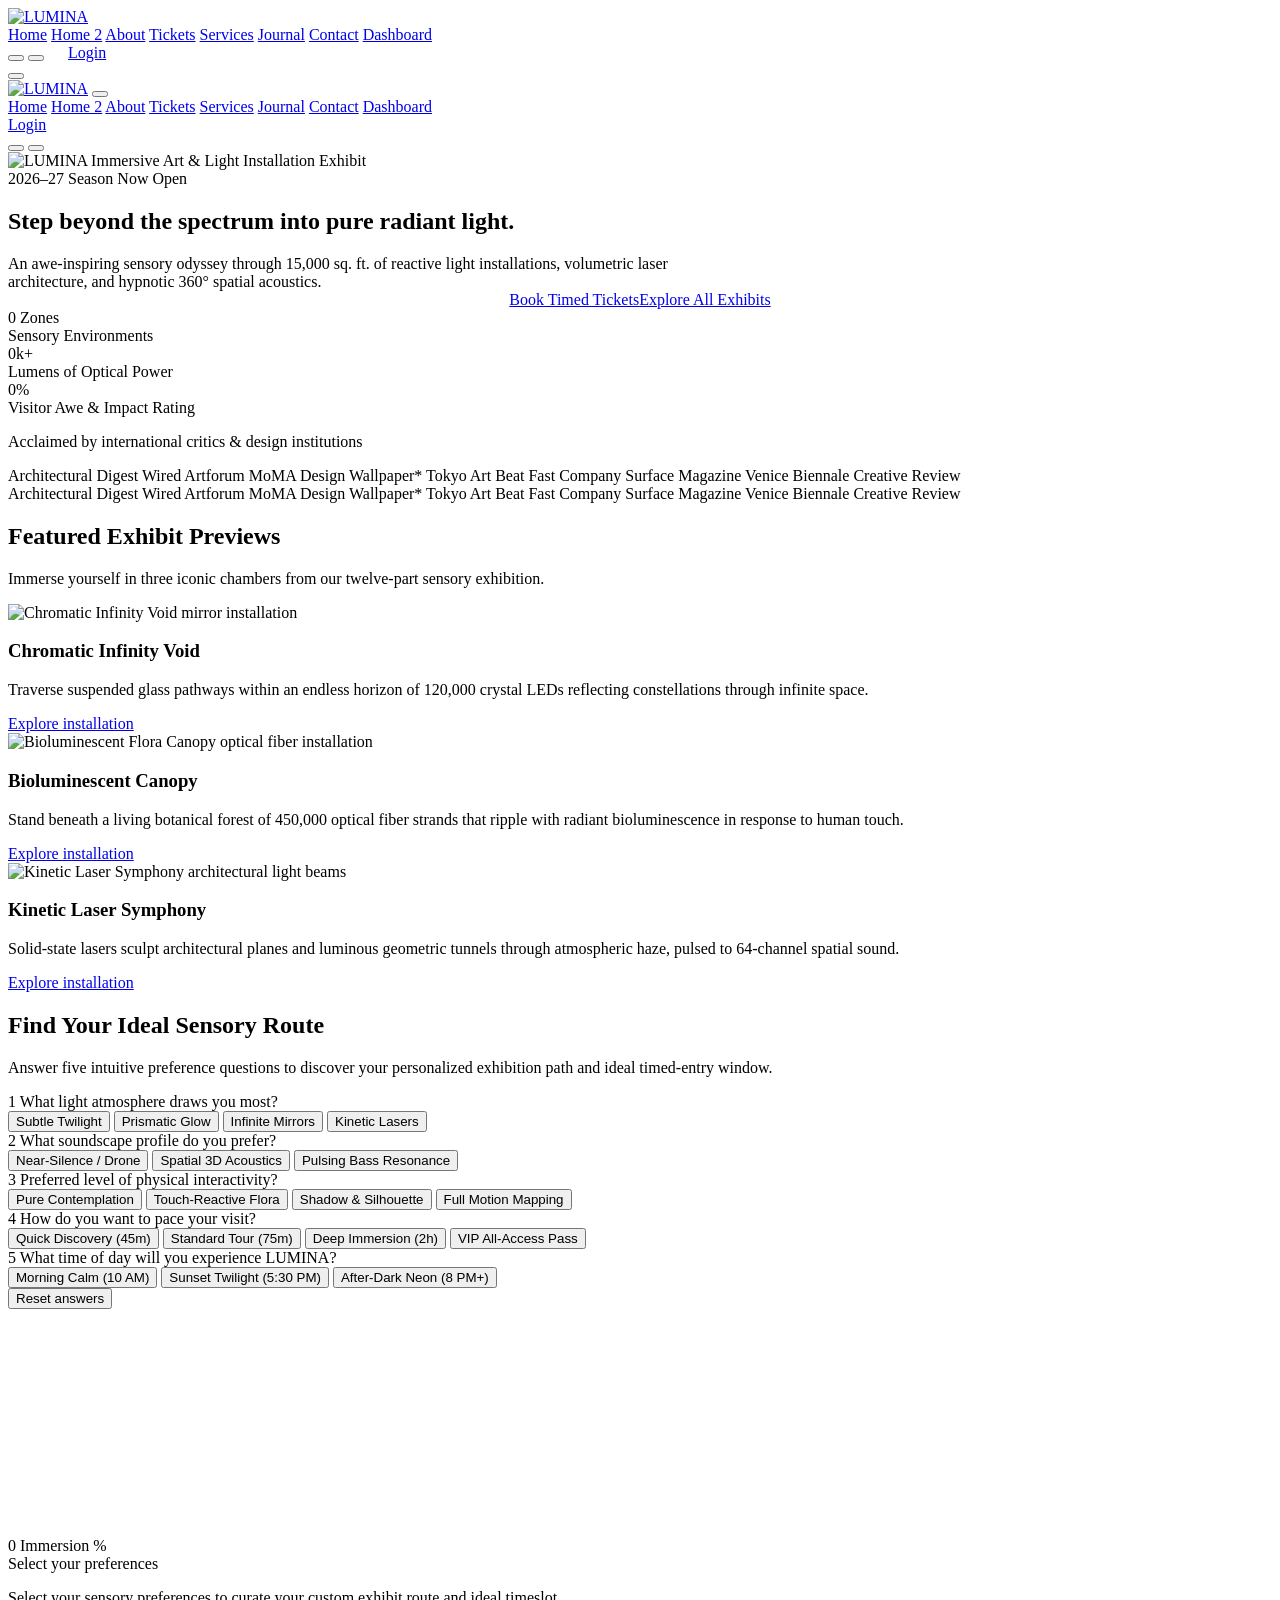
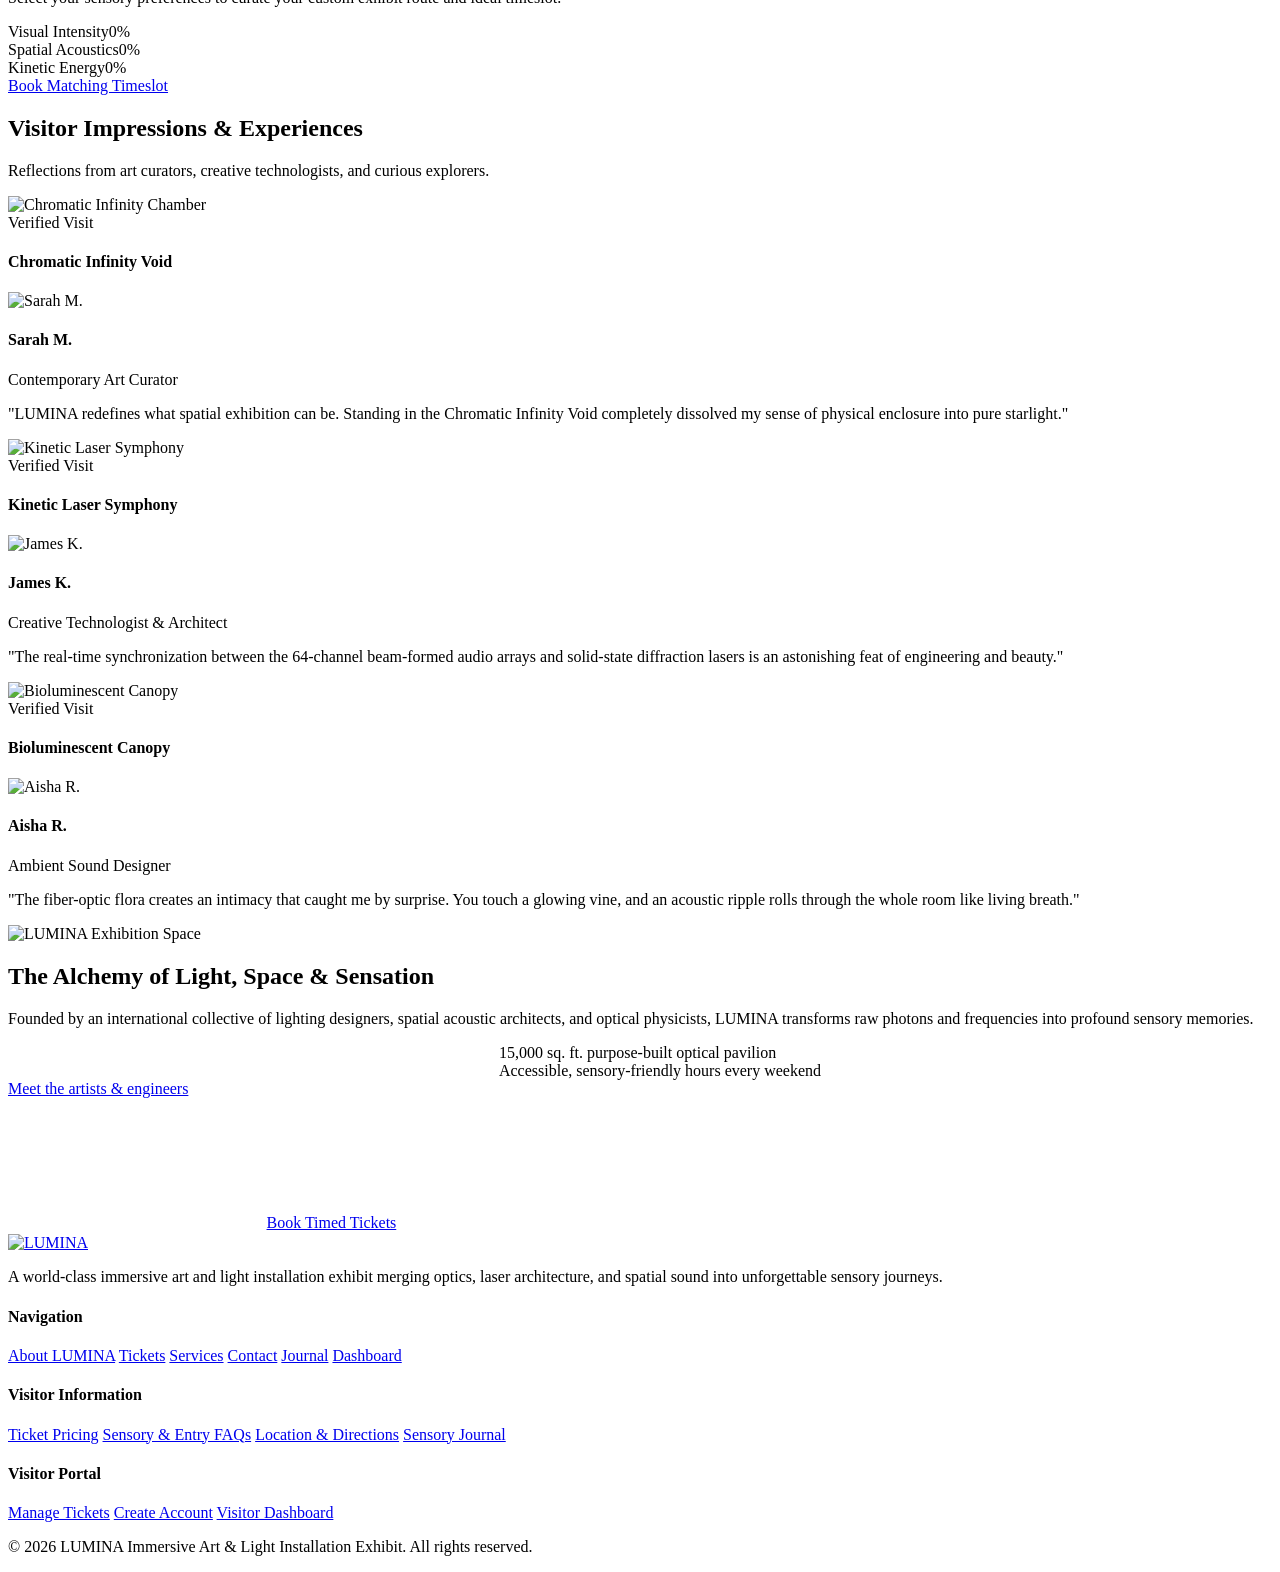
==== index.html @ 974e759b "U" ====
<!DOCTYPE html>
<html lang="en" data-theme="dark">

<head>
  <meta charset="UTF-8">
  <meta name="viewport" content="width=device-width, initial-scale=1.0">
  <title>LUMINA — Immersive Art & Light Installation Exhibit</title>
  <meta name="description"
    content="Experience LUMINA, an extraordinary immersive light and sensory art installation exhibit featuring 12 interactive zones, volumetric lasers, and 360° spatial acoustics.">

  <!-- Favicon -->
  <link rel="icon" type="image/svg+xml" href="assets/images/favicon.svg">

  <!-- Icon Font -->
  <script src="https://unpkg.com/@phosphor-icons/web"></script>

  <!-- CSS -->
  <link rel="stylesheet" href="assets/css/style.css">
  <link rel="stylesheet" href="assets/css/rtl.css">
  <!-- Reveal-on-scroll: flag JS before first paint to avoid a flash -->
  <script>document.documentElement.classList.add('js');</script>
</head>

<body class="has-hero-bg">

  <!-- Navigation -->
  <header class="navbar">
    <div class="navbar-container">
      <a href="index.html" class="logo"><img src="assets/images/campusly-logo.svg" alt="LUMINA" class="logo-img"></a>

      <nav class="nav-links">
        <a href="index.html" class="nav-link active">Home</a>
        <a href="home2.html" class="nav-link">Home 2</a>
        <a href="about.html" class="nav-link">About</a>
        <a href="services.html" class="nav-link">Tickets</a>
        <a href="counselors.html" class="nav-link">Services</a>
        
        <a href="blog.html" class="nav-link">Journal</a>
        <a href="contact.html" class="nav-link">Contact</a>
        <a href="dashboard.html" class="nav-link">Dashboard</a>
      </nav>

      <div class="nav-actions">
        <button class="theme-toggle" aria-label="Toggle Dark Mode">
          <i class="ph ph-moon"></i>
        </button>
        <button class="rtl-toggle" aria-label="Toggle RTL">
          <i class="ph ph-arrows-left-right"></i>
        </button>
        <a href="login.html" class="btn btn-primary" style="padding: 8px 20px;">Login</a>
      </div>

      <button class="hamburger" aria-label="Menu">
        <i class="ph ph-list"></i>
      </button>
    </div>
  </header>

  <!-- Mobile Drawer -->
  <div class="drawer-overlay"></div>
  <div class="nav-drawer">
    <div class="drawer-header">
      <a href="index.html" class="logo"><img src="assets/images/campusly-logo.svg" alt="LUMINA" class="logo-img"></a>
      <button class="drawer-close" aria-label="Close Menu">
        <i class="ph ph-x"></i>
      </button>
    </div>
    <nav class="drawer-links">
      <a href="index.html" class="nav-link active">Home</a>
      <a href="home2.html" class="nav-link">Home 2</a>
      <a href="about.html" class="nav-link">About</a>
      <a href="services.html" class="nav-link">Tickets</a>
      <a href="counselors.html" class="nav-link">Services</a>
      
      <a href="blog.html" class="nav-link">Journal</a>
      <a href="contact.html" class="nav-link">Contact</a>
      <a href="dashboard.html" class="nav-link">Dashboard</a>
    </nav>
    <div class="drawer-actions">
      <a href="login.html" class="btn btn-primary" style="width: 100%;">Login</a>
      <div class="drawer-actions-row">
        <button class="theme-toggle" aria-label="Toggle Dark Mode">
          <i class="ph ph-moon"></i>
        </button>
        <button class="rtl-toggle" aria-label="Toggle RTL">
          <i class="ph ph-arrows-left-right"></i>
        </button>
      </div>
    </div>
  </div>

  <main>
    <!-- Hero Section -->
    <section class="hero-bg hero-bg--center">
      <div class="hero-bg-media">
        <img src="https://www.metalocus.es/sites/default/files/styles/mopis_news_carousel_item_desktop/public/foresta_lumina_moment_factory_metalocus_10_1280.jpg?itok=VPkneuiE"
          alt="LUMINA Immersive Art & Light Installation Exhibit" fetchpriority="high">
      </div>
      <div class="container hero-content">
        <span class="eyebrow animate-fade-up"><span class="eyebrow-dot"></span> 2026&ndash;27 Season Now Open</span>
        <h1 class="animate-fade-up delay-1">Step beyond the spectrum into <span class="text-gradient">pure radiant light</span>.</h1>
        <p class="lead animate-fade-up delay-2" style="margin: 0 auto var(--spacing-5); max-width: 680px;">An awe-inspiring sensory odyssey through 15,000 sq. ft. of reactive light installations, volumetric laser architecture, and hypnotic 360° spatial acoustics.</p>
        <div class="animate-fade-up delay-3"
          style="display: flex; gap: var(--spacing-3); justify-content: center; flex-wrap: wrap; margin-bottom: var(--spacing-7);">
          <a href="services.html" class="btn btn-primary btn-lg">Book Timed Tickets <i
              class="ph ph-arrow-right"></i></a>
          <a href="counselors.html" class="btn btn-outline btn-lg">Explore All Exhibits</a>
        </div>

        <div class="stat-band animate-fade-up delay-4">
          <div class="stat-item">
            <div class="stat-value" data-count-to="12" data-suffix=" Zones">0 Zones</div>
            <div class="stat-label">Sensory Environments</div>
          </div>
          <div class="stat-item">
            <div class="stat-value" data-count-to="450" data-suffix="k+">0k+</div>
            <div class="stat-label">Lumens of Optical Power</div>
          </div>
          <div class="stat-item">
            <div class="stat-value" data-count-to="99" data-suffix=".4%">0%</div>
            <div class="stat-label">Visitor Awe &amp; Impact Rating</div>
          </div>
        </div>
      </div>
    </section>

    <!-- Trust Strip -->
    <section class="trust-strip">
      <div class="container">
        <p class="trust-label">Acclaimed by international critics &amp; design institutions</p>
      </div>
      <div class="marquee" aria-hidden="true">
        <div class="marquee-track">
          <span class="marquee-item">Architectural Digest</span>
          <span class="marquee-item">Wired</span>
          <span class="marquee-item">Artforum</span>
          <span class="marquee-item">MoMA Design</span>
          <span class="marquee-item">Wallpaper*</span>
          <span class="marquee-item">Tokyo Art Beat</span>
          <span class="marquee-item">Fast Company</span>
          <span class="marquee-item">Surface Magazine</span>
          <span class="marquee-item">Venice Biennale</span>
          <span class="marquee-item">Creative Review</span>
        </div>
        <div class="marquee-track">
          <span class="marquee-item">Architectural Digest</span>
          <span class="marquee-item">Wired</span>
          <span class="marquee-item">Artforum</span>
          <span class="marquee-item">MoMA Design</span>
          <span class="marquee-item">Wallpaper*</span>
          <span class="marquee-item">Tokyo Art Beat</span>
          <span class="marquee-item">Fast Company</span>
          <span class="marquee-item">Surface Magazine</span>
          <span class="marquee-item">Venice Biennale</span>
          <span class="marquee-item">Creative Review</span>
        </div>
      </div>
    </section>

    <!-- Featured Exhibits Section -->
    <section class="section">
      <div class="container">
        <div class="section-header animate-fade-up">
          <h2>Featured Exhibit Previews</h2>
          <p>Immerse yourself in three iconic chambers from our twelve-part sensory exhibition.</p>
        </div>
        <div class="services-grid">
          <!-- Exhibit 1 -->
          <div class="card service-card animate-fade-up delay-1">
            <div class="service-card-media">
              <img src="https://hyperspacelight.com/cdn/shop/files/infinity-mirror-box.jpg?v=1683064365&width=3000"
                alt="Chromatic Infinity Void mirror installation" loading="lazy">
              <div class="service-card-badge" aria-hidden="true">
                <i class="ph ph-sparkle"></i>
              </div>
            </div>
            <div class="service-card-body">
              <h3>Chromatic Infinity Void</h3>
              <p>Traverse suspended glass pathways within an endless horizon of 120,000 crystal LEDs reflecting constellations through infinite space.
              </p>
              <a href="counselors.html" class="service-card-link">
                Explore installation <i class="ph ph-arrow-right"></i>
              </a>
            </div>
          </div>

          <!-- Exhibit 2 -->
          <div class="card service-card animate-fade-up delay-2">
            <div class="service-card-media">
              <img src="https://www.fiberopticlighting.com/image/outdoor-lighting/intro/garden-of-light-fiber-optic-lighting.jpg"
                alt="Bioluminescent Flora Canopy optical fiber installation"
                loading="lazy">
              <div class="service-card-badge" aria-hidden="true">
                <i class="ph ph-plant"></i>
              </div>
            </div>
            <div class="service-card-body">
              <h3>Bioluminescent Canopy</h3>
              <p>Stand beneath a living botanical forest of 450,000 optical fiber strands that ripple with radiant bioluminescence in response to human touch.
              </p>
              <a href="counselors.html" class="service-card-link">
                Explore installation <i class="ph ph-arrow-right"></i>
              </a>
            </div>
          </div>

          <!-- Exhibit 3 -->
          <div class="card service-card animate-fade-up delay-3">
            <div class="service-card-media">
              <img src="https://static.wixstatic.com/media/4b2dca_b8bfa38fc144479ea09e370582f2b5b4~mv2.jpg/v1/fill/w_752,h_424,al_c,q_80,usm_0.66_1.00_0.01,enc_avif,quality_auto/4b2dca_b8bfa38fc144479ea09e370582f2b5b4~mv2.jpg"
                alt="Kinetic Laser Symphony architectural light beams" loading="lazy">
              <div class="service-card-badge" aria-hidden="true">
                <i class="ph ph-broadcast"></i>
              </div>
            </div>
            <div class="service-card-body">
              <h3>Kinetic Laser Symphony</h3>
              <p>Solid-state lasers sculpt architectural planes and luminous geometric tunnels through atmospheric haze, pulsed to 64-channel spatial sound.</p>
              <a href="counselors.html" class="service-card-link">
                Explore installation <i class="ph ph-arrow-right"></i>
              </a>
            </div>
          </div>
        </div>
      </div>
    </section>

    <!-- Interactive: Sensory Experience Matcher -->
    <section class="section has-mesh" id="readiness" style="background-color: var(--bg-subtle);">
      <div class="container">
        <div class="section-header animate-fade-up">
          <div class="divider-rule"></div>
          <h2>Find Your Ideal Sensory Route</h2>
          <p>Answer five intuitive preference questions to discover your personalized exhibition path and ideal timed-entry window.</p>
        </div>

        <div class="scorecard animate-fade-up delay-1" id="scorecard">
          <div>
            <div class="quiz-step" data-metric="academics" data-weight="24">
              <div class="quiz-q"><span class="q-num">1</span> What light atmosphere draws you most?</div>
              <div class="chip-row" role="group" aria-label="Light Atmosphere">
                <button type="button" class="chip" data-value="0.35" aria-pressed="false">Subtle Twilight</button>
                <button type="button" class="chip" data-value="0.6" aria-pressed="false">Prismatic Glow</button>
                <button type="button" class="chip" data-value="0.85" aria-pressed="false">Infinite Mirrors</button>
                <button type="button" class="chip" data-value="1" aria-pressed="false">Kinetic Lasers</button>
              </div>
            </div>

            <div class="quiz-step" data-metric="rigor" data-weight="18">
              <div class="quiz-q"><span class="q-num">2</span> What soundscape profile do you prefer?</div>
              <div class="chip-row" role="group" aria-label="Soundscape profile">
                <button type="button" class="chip" data-value="0.4" aria-pressed="false">Near-Silence / Drone</button>
                <button type="button" class="chip" data-value="0.7" aria-pressed="false">Spatial 3D Acoustics</button>
                <button type="button" class="chip" data-value="1" aria-pressed="false">Pulsing Bass Resonance</button>
              </div>
            </div>

            <div class="quiz-step" data-metric="activities" data-weight="22">
              <div class="quiz-q"><span class="q-num">3</span> Preferred level of physical interactivity?</div>
              <div class="chip-row" role="group" aria-label="Interactivity level">
                <button type="button" class="chip" data-value="0.3" aria-pressed="false">Pure Contemplation</button>
                <button type="button" class="chip" data-value="0.65" aria-pressed="false">Touch-Reactive Flora</button>
                <button type="button" class="chip" data-value="0.85" aria-pressed="false">Shadow &amp; Silhouette</button>
                <button type="button" class="chip" data-value="1" aria-pressed="false">Full Motion Mapping</button>
              </div>
            </div>

            <div class="quiz-step" data-metric="essays" data-weight="22">
              <div class="quiz-q"><span class="q-num">4</span> How do you want to pace your visit?</div>
              <div class="chip-row" role="group" aria-label="Visit pace">
                <button type="button" class="chip" data-value="0.2" aria-pressed="false">Quick Discovery (45m)</button>
                <button type="button" class="chip" data-value="0.5" aria-pressed="false">Standard Tour (75m)</button>
                <button type="button" class="chip" data-value="0.8" aria-pressed="false">Deep Immersion (2h)</button>
                <button type="button" class="chip" data-value="1" aria-pressed="false">VIP All-Access Pass</button>
              </div>
            </div>

            <div class="quiz-step" data-metric="timeline" data-weight="14">
              <div class="quiz-q"><span class="q-num">5</span> What time of day will you experience LUMINA?</div>
              <div class="chip-row" role="group" aria-label="Timeslot preference">
                <button type="button" class="chip" data-value="0.45" aria-pressed="false">Morning Calm (10 AM)</button>
                <button type="button" class="chip" data-value="0.8" aria-pressed="false">Sunset Twilight (5:30 PM)</button>
                <button type="button" class="chip" data-value="1" aria-pressed="false">After-Dark Neon (8 PM+)</button>
              </div>
            </div>

            <button type="button" class="quiz-reset"><i class="ph ph-arrow-counter-clockwise"></i> Reset
              answers</button>
          </div>

          <aside class="score-panel">
            <p class="stat-label" style="color: rgba(255,255,255,0.55); margin-bottom: var(--spacing-4);">Sensory Match Index</p>

            <div class="score-dial">
              <svg width="190" height="190" viewBox="0 0 190 190" role="img" aria-label="Sensory match dial">
                <defs>
                  <linearGradient id="scoreGradient" x1="0%" y1="0%" x2="100%" y2="100%">
                    <stop offset="0%" stop-color="#22d3ee"></stop>
                    <stop offset="100%" stop-color="#a855f7"></stop>
                  </linearGradient>
                </defs>
                <circle class="dial-track" cx="95" cy="95" r="82" fill="none" stroke-width="12"></circle>
                <circle class="dial-value" cx="95" cy="95" r="82" fill="none" stroke-width="12"></circle>
              </svg>
              <div class="dial-readout">
                <span class="dial-number">0</span>
                <span class="dial-caption">Immersion %</span>
              </div>
            </div>

            <span class="score-tier">Select your preferences</span>
            <p class="score-note">Select your sensory preferences to curate your custom exhibit route and ideal timeslot.</p>

            <div class="score-bars">
              <div class="score-bar-row" data-bar="academics">
                <div class="score-bar-label"><span>Visual Intensity</span><span data-bar-value>0%</span></div>
                <div class="score-bar"><i></i></div>
              </div>
              <div class="score-bar-row" data-bar="activities">
                <div class="score-bar-label"><span>Spatial Acoustics</span><span data-bar-value>0%</span></div>
                <div class="score-bar"><i></i></div>
              </div>
              <div class="score-bar-row" data-bar="essays">
                <div class="score-bar-label"><span>Kinetic Energy</span><span data-bar-value>0%</span></div>
                <div class="score-bar"><i></i></div>
              </div>
            </div>

            <a href="services.html" class="btn btn-primary" style="width: 100%;">Book Matching Timeslot</a>
          </aside>
        </div>
      </div>
    </section>

    <!-- Visitor Stories -->
    <section class="section" style="background-color: var(--bg-subtle);">
      <div class="container">
        <div class="section-header animate-fade-up">
          <h2>Visitor Impressions &amp; Experiences</h2>
          <p>Reflections from art curators, creative technologists, and curious explorers.</p>
        </div>
        <div class="stories-grid">
          <!-- Story 1: Sarah M. -->
          <div class="card story-card animate-fade-up delay-1">
            <div class="story-card-media">
              <img src="https://iconeluce.com/wp-content/uploads/2022/04/Infinity-Rooms-di-Yayoi-Kusama-7-840x559.jpg" alt="Chromatic Infinity Chamber" loading="lazy">
              <div class="story-card-overlay"></div>
              <span class="story-card-badge">
                <i class="ph-fill ph-check-circle"></i> Verified Visit
              </span>
              <div class="story-card-school">
                <h4 class="story-school-name">Chromatic Infinity Void</h4>
              </div>
            </div>
            <div class="story-card-body">
              <div class="story-author-row">
                <img src="assets/images/testimonial-avatar-sarah-cs-econ.jpg" alt="Sarah M." class="story-author-avatar"
                  loading="lazy">
                <div class="story-author-info">
                  <h4>Sarah M.</h4>
                  <p>Contemporary Art Curator</p>
                </div>
              </div>
              <div class="story-rating" aria-label="5 out of 5 stars">
                <i class="ph-fill ph-star"></i>
                <i class="ph-fill ph-star"></i>
                <i class="ph-fill ph-star"></i>
                <i class="ph-fill ph-star"></i>
                <i class="ph-fill ph-star"></i>
              </div>
              <p class="story-quote">"LUMINA redefines what spatial exhibition can be. Standing in the Chromatic Infinity Void completely dissolved my sense of physical enclosure into pure starlight."</p>
            </div>
          </div>

          <!-- Story 2: James K. -->
          <div class="card story-card animate-fade-up delay-2">
            <div class="story-card-media">
              <img src="https://www.fyilight.com/upload/img/GY167936927483/kinetic-laser-light-for-concert.png?x-oss-process=image/format,webp/quality,Q_100" alt="Kinetic Laser Symphony" loading="lazy">
              <div class="story-card-overlay"></div>
              <span class="story-card-badge">
                <i class="ph-fill ph-check-circle"></i> Verified Visit
              </span>
              <div class="story-card-school">
                <h4 class="story-school-name">Kinetic Laser Symphony</h4>
              </div>
            </div>
            <div class="story-card-body">
              <div class="story-author-row">
                <img src="assets/images/testimonial-avatar-james-robotics.jpg" alt="James K."
                  class="story-author-avatar" loading="lazy">
                <div class="story-author-info">
                  <h4>James K.</h4>
                  <p>Creative Technologist &amp; Architect</p>
                </div>
              </div>
              <div class="story-rating" aria-label="5 out of 5 stars">
                <i class="ph-fill ph-star"></i>
                <i class="ph-fill ph-star"></i>
                <i class="ph-fill ph-star"></i>
                <i class="ph-fill ph-star"></i>
                <i class="ph-fill ph-star"></i>
              </div>
              <p class="story-quote">"The real-time synchronization between the 64-channel beam-formed audio arrays and solid-state diffraction lasers is an astonishing feat of engineering and beauty."</p>
            </div>
          </div>

          <!-- Story 3: Aisha R. -->
          <div class="card story-card animate-fade-up delay-3">
            <div class="story-card-media">
              <img src="https://images.stockcake.com/public/6/8/9/6899738c-be9b-4d8e-b568-7a3e8d41cf73/neon-forest-canopy-stockcake.jpg" alt="Bioluminescent Canopy"
                loading="lazy">
              <div class="story-card-overlay"></div>
              <span class="story-card-badge">
                <i class="ph-fill ph-check-circle"></i> Verified Visit
              </span>
              <div class="story-card-school">
                <h4 class="story-school-name">Bioluminescent Canopy</h4>
              </div>
            </div>
            <div class="story-card-body">
              <div class="story-author-row">
                <img src="assets/images/testimonial-avatar-aisha-intl-relations.jpg" alt="Aisha R."
                  class="story-author-avatar" loading="lazy">
                <div class="story-author-info">
                  <h4>Aisha R.</h4>
                  <p>Ambient Sound Designer</p>
                </div>
              </div>
              <div class="story-rating" aria-label="5 out of 5 stars">
                <i class="ph-fill ph-star"></i>
                <i class="ph-fill ph-star"></i>
                <i class="ph-fill ph-star"></i>
                <i class="ph-fill ph-star"></i>
                <i class="ph-fill ph-star"></i>
              </div>
              <p class="story-quote">"The fiber-optic flora creates an intimacy that caught me by surprise. You touch a glowing vine, and an acoustic ripple rolls through the whole room like living breath."</p>
            </div>
          </div>
        </div>
      </div>
    </section>

    <!-- About Section -->
    <section class="section">
      <div class="container split-row">
        <div class="split-media animate-fade-up">
          <img src="https://lucept.com/wp-content/uploads/2014/10/electroland_directv_cyclone_img_1719.jpg" alt="LUMINA Exhibition Space"
            style="border-radius: var(--radius); box-shadow: var(--shadow);">
        </div>
        <div class="split-copy split-copy--center animate-fade-up delay-2">
          <h2>The Alchemy of Light, Space &amp; Sensation</h2>
          <p>Founded by an international collective of lighting designers, spatial acoustic architects, and optical physicists, LUMINA transforms raw photons and frequencies into profound sensory memories.</p>
          <ul
            style="margin: var(--spacing-4) auto; display: flex; flex-direction: column; align-items: flex-start; width: fit-content; margin-inline: auto; gap: var(--spacing-2); text-align: left;">
            <li style="display: flex; align-items: center; gap: var(--spacing-2);"><i class="ph-fill ph-check-circle"
                style="color: var(--success); font-size: 1.2rem;"></i> 15,000 sq. ft. purpose-built optical pavilion</li>
            
            <li style="display: flex; align-items: center; gap: var(--spacing-2);"><i class="ph-fill ph-check-circle"
                style="color: var(--success); font-size: 1.2rem;"></i> Accessible, sensory-friendly hours every weekend</li>
          </ul>
          <a href="counselors.html" class="btn btn-outline" style="margin-top: var(--spacing-2);">Meet the artists &amp; engineers</a>
        </div>
      </div>
    </section>

    <!-- CTA Section -->
    <section class="section has-mesh" style="background: var(--gradient-ink); color: #ffffff;">
      <div class="container" style="text-align: center; max-width: 820px;">
        <span class="eyebrow animate-fade-up"
          style="background: rgba(255,255,255,0.08); border-color: rgba(255,255,255,0.16); color: var(--accent-2);"><span
            class="eyebrow-dot" style="background: var(--accent-2);"></span> Timed Entry Only &middot; Limited Capacity</span>
        <h2 class="animate-fade-up delay-1" style="color: #ffffff; margin-bottom: var(--spacing-3);">Ready to step into the light?</h2>
        <p class="lead animate-fade-up delay-2" style="color: rgba(255,255,255,0.78); margin-bottom: var(--spacing-5);">
          To guarantee an intimate, uncrowded atmosphere, tickets are strictly limited per timeslot. Secure your preferred date and entry window today.</p>
        <div class="animate-fade-up delay-3"
          style="display: flex; gap: var(--spacing-3); justify-content: center; flex-wrap: wrap;">
          <a href="services.html" class="btn btn-primary btn-lg">Book Timed Tickets <i
              class="ph ph-arrow-right"></i></a>
          <a href="contact.html" class="btn btn-lg"
            style="color: #fff; border: 1.5px solid rgba(255,255,255,0.25);">Group &amp; School Bookings</a>
        </div>
      </div>
    </section>
  </main>

  <!-- Footer -->
  <footer class="footer">
    <div class="container">
      <div class="footer-grid">
        <div class="footer-col">
          <a href="index.html" class="logo" style="margin-bottom: var(--spacing-3);"><img src="assets/images/campusly-logo.svg" alt="LUMINA" class="logo-img"></a>
          <p>A world-class immersive art and light installation exhibit merging optics, laser architecture, and spatial sound into unforgettable sensory journeys.</p>
          <div class="social-links">
            <a href="#" aria-label="Instagram"><i class="ph ph-instagram-logo"></i></a>
            <a href="#" aria-label="YouTube"><i class="ph ph-youtube-logo"></i></a>
            <a href="#" aria-label="TikTok"><i class="ph ph-tiktok-logo"></i></a>
          </div>
        </div>

        <div class="footer-col">
          <h4>Navigation</h4>
          <div class="footer-links">
            <a href="about.html">About LUMINA</a>
            <a href="services.html">Tickets</a>
            <a href="counselors.html">Services</a>
            <a href="contact.html">Contact</a>
            <a href="blog.html">Journal</a>
            <a href="dashboard.html">Dashboard</a>
          </div>
        </div>

        <div class="footer-col">
          <h4>Visitor Information</h4>
          <div class="footer-links">
            <a href="services.html">Ticket Pricing</a>
            <a href="services.html#faq">Sensory &amp; Entry FAQs</a>
            <a href="contact.html#location-map">Location &amp; Directions</a>
            <a href="blog.html">Sensory Journal</a>
          </div>
        </div>

        <div class="footer-col">
          <h4>Visitor Portal</h4>
          <div class="footer-links">
            <a href="login.html">Manage Tickets</a>
            <a href="register.html">Create Account</a>
            <a href="dashboard.html">Visitor Dashboard</a>
          </div>
        </div>
      </div>

      <div class="footer-bottom">
        <p>&copy; 2026 LUMINA Immersive Art &amp; Light Installation Exhibit. All rights reserved.</p>
      </div>
    </div>
  </footer>

  <script src="assets/js/main.js"></script>
</body>

</html>
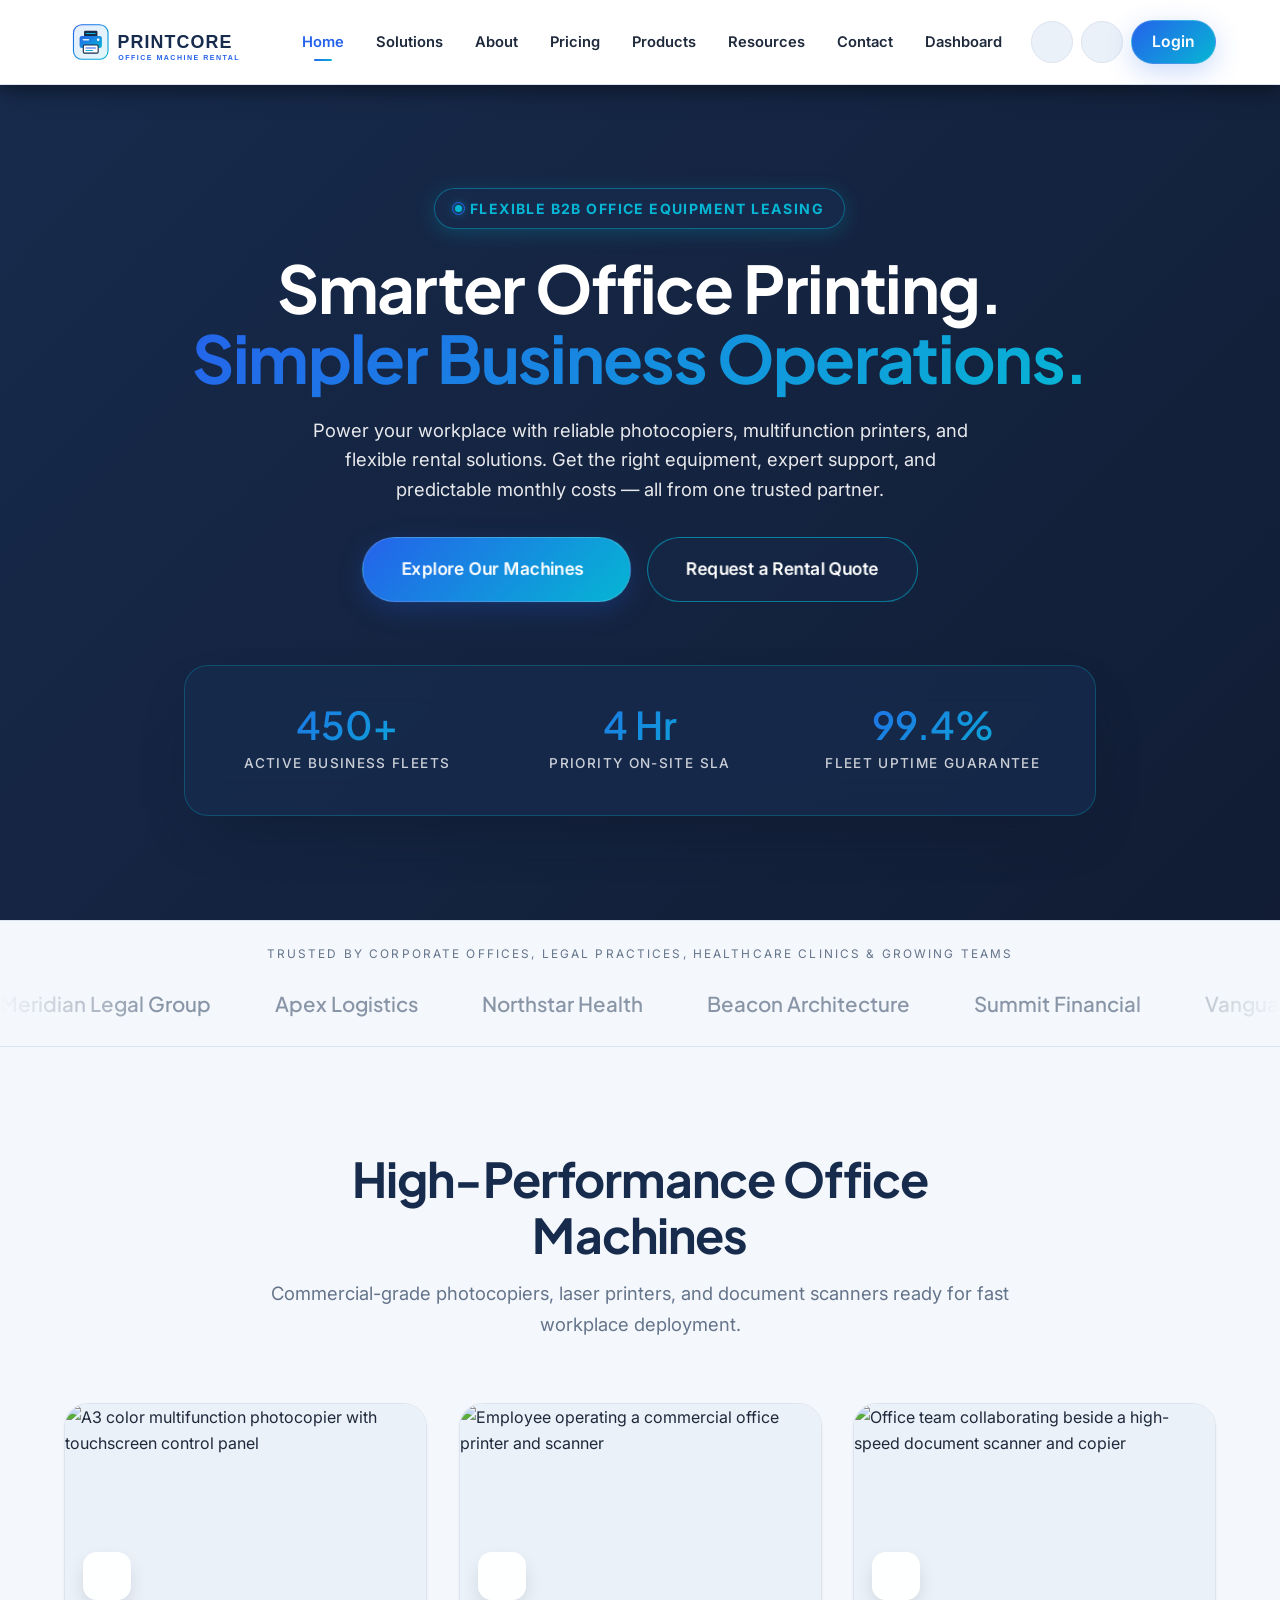
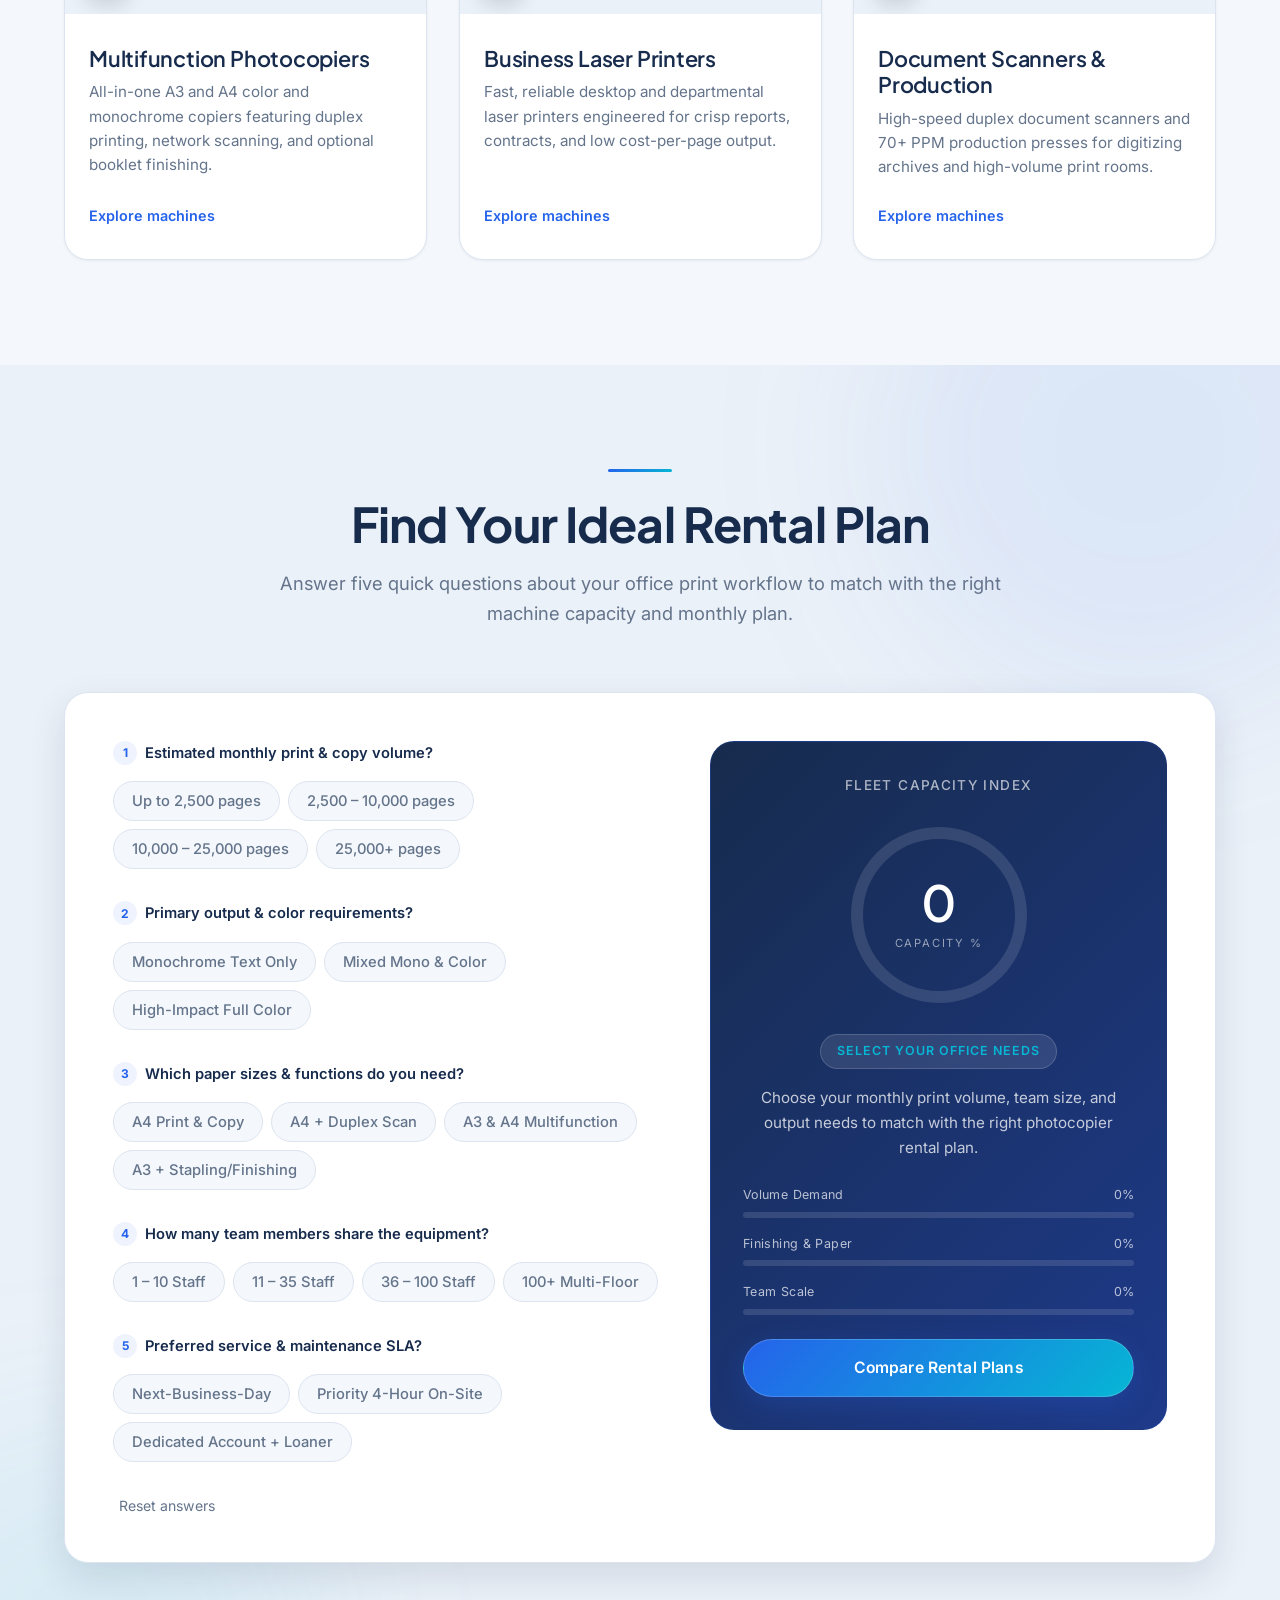
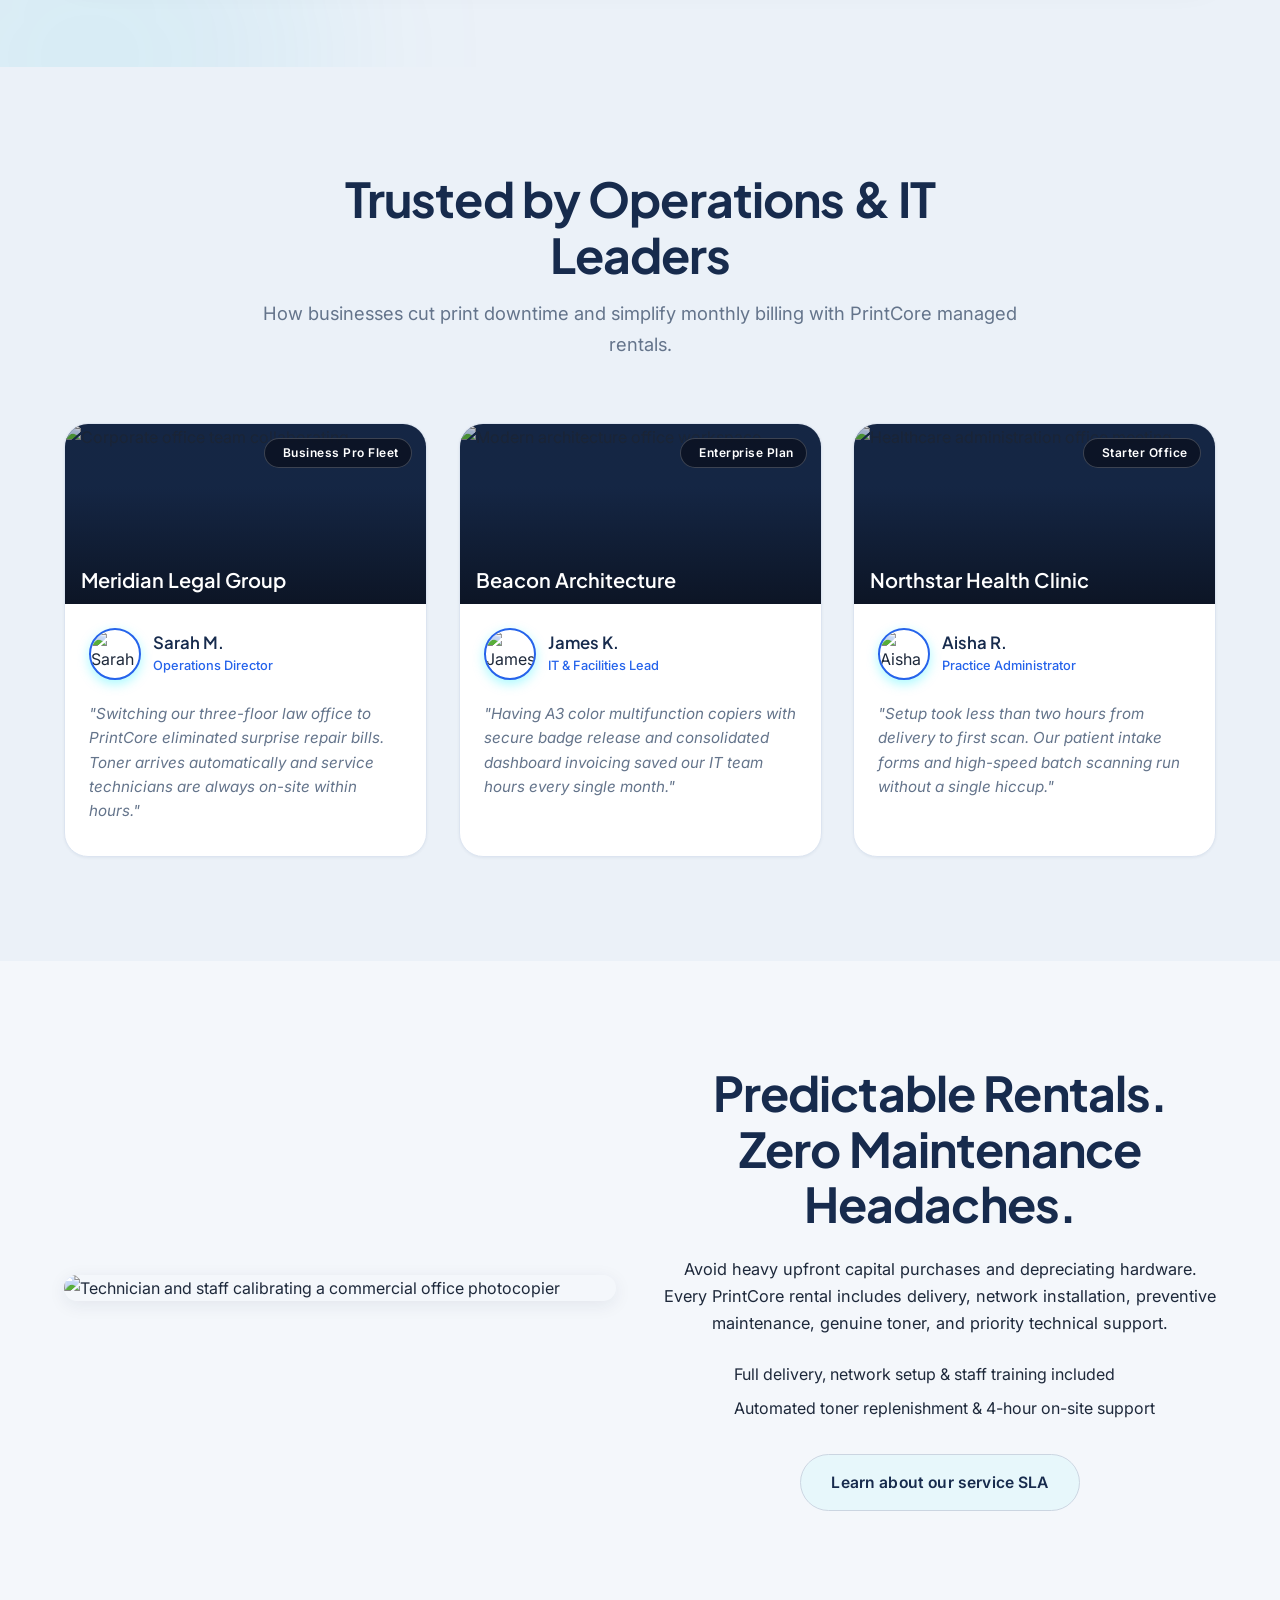
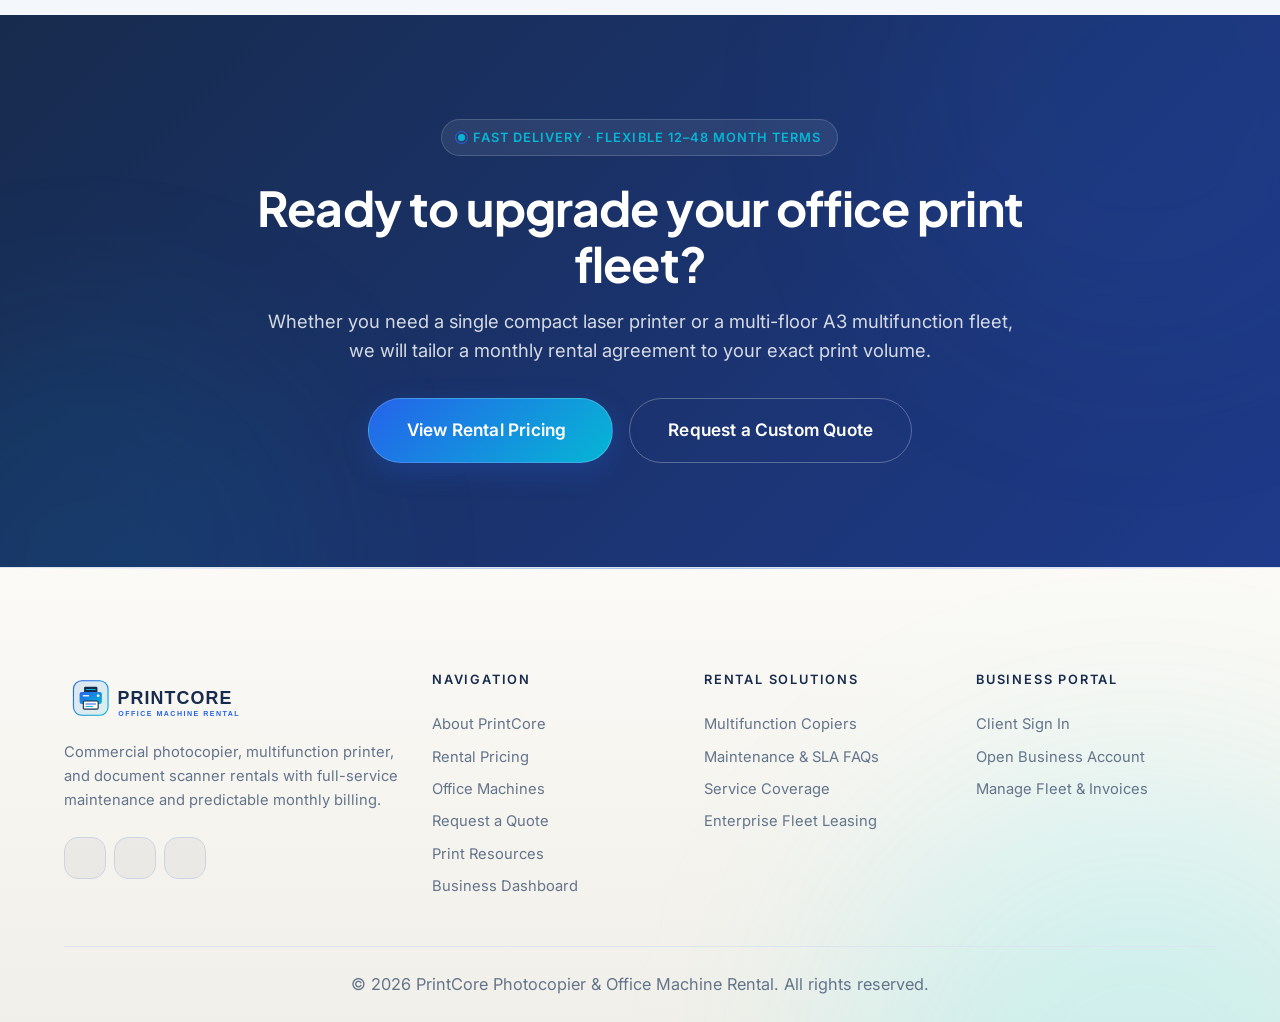
==== commit a105910e: "Update website files - Photocopier & Office Machine Rental" ====
--- a/index.html
+++ b/index.html
@@ -1,12 +1,12 @@
 <!DOCTYPE html>
-<html lang="en" data-theme="dark">
+<html lang="en" data-theme="light">
 
 <head>
   <meta charset="UTF-8">
   <meta name="viewport" content="width=device-width, initial-scale=1.0">
-  <title>LUMINA — Immersive Art & Light Installation Exhibit</title>
+  <title>PrintCore — Photocopier &amp; Office Machine Rental</title>
   <meta name="description"
-    content="Experience LUMINA, an extraordinary immersive light and sensory art installation exhibit featuring 12 interactive zones, volumetric lasers, and 360° spatial acoustics.">
+    content="Power your workplace with reliable photocopiers, multifunction printers, document scanners, and flexible monthly office machine rental plans with full maintenance support.">
 
   <!-- Favicon -->
   <link rel="icon" type="image/svg+xml" href="assets/images/favicon.svg">
@@ -26,16 +26,16 @@
   <!-- Navigation -->
   <header class="navbar">
     <div class="navbar-container">
-      <a href="index.html" class="logo"><img src="assets/images/campusly-logo.svg" alt="LUMINA" class="logo-img"></a>
+      <a href="index.html" class="logo"><img src="assets/images/campusly-logo.svg" alt="PrintCore Office Machine Rental"
+          class="logo-img"></a>
 
       <nav class="nav-links">
         <a href="index.html" class="nav-link active">Home</a>
-        <a href="home2.html" class="nav-link">Home 2</a>
+        <a href="home2.html" class="nav-link">Solutions</a>
         <a href="about.html" class="nav-link">About</a>
-        <a href="services.html" class="nav-link">Tickets</a>
-        <a href="counselors.html" class="nav-link">Services</a>
-        
-        <a href="blog.html" class="nav-link">Journal</a>
+        <a href="services.html" class="nav-link">Pricing</a>
+        <a href="counselors.html" class="nav-link">Products</a>
+        <a href="blog.html" class="nav-link">Resources</a>
         <a href="contact.html" class="nav-link">Contact</a>
         <a href="dashboard.html" class="nav-link">Dashboard</a>
       </nav>
@@ -60,19 +60,19 @@
   <div class="drawer-overlay"></div>
   <div class="nav-drawer">
     <div class="drawer-header">
-      <a href="index.html" class="logo"><img src="assets/images/campusly-logo.svg" alt="LUMINA" class="logo-img"></a>
+      <a href="index.html" class="logo"><img src="assets/images/campusly-logo.svg" alt="PrintCore Office Machine Rental"
+          class="logo-img"></a>
       <button class="drawer-close" aria-label="Close Menu">
         <i class="ph ph-x"></i>
       </button>
     </div>
     <nav class="drawer-links">
       <a href="index.html" class="nav-link active">Home</a>
-      <a href="home2.html" class="nav-link">Home 2</a>
+      <a href="home2.html" class="nav-link">Solutions</a>
       <a href="about.html" class="nav-link">About</a>
-      <a href="services.html" class="nav-link">Tickets</a>
-      <a href="counselors.html" class="nav-link">Services</a>
-      
-      <a href="blog.html" class="nav-link">Journal</a>
+      <a href="services.html" class="nav-link">Pricing</a>
+      <a href="counselors.html" class="nav-link">Products</a>
+      <a href="blog.html" class="nav-link">Resources</a>
       <a href="contact.html" class="nav-link">Contact</a>
       <a href="dashboard.html" class="nav-link">Dashboard</a>
     </nav>
@@ -93,32 +93,36 @@
     <!-- Hero Section -->
     <section class="hero-bg hero-bg--center">
       <div class="hero-bg-media">
-        <img src="https://www.metalocus.es/sites/default/files/styles/mopis_news_carousel_item_desktop/public/foresta_lumina_moment_factory_metalocus_10_1280.jpg?itok=VPkneuiE"
-          alt="LUMINA Immersive Art & Light Installation Exhibit" fetchpriority="high">
+        <img src="https://images.unsplash.com/photo-1612815154858-60aa4c59eaa6?auto=format&fit=crop&w=1400&q=80"
+          alt="Modern corporate office multifunction photocopier and printing station" fetchpriority="high">
       </div>
       <div class="container hero-content">
-        <span class="eyebrow animate-fade-up"><span class="eyebrow-dot"></span> 2026&ndash;27 Season Now Open</span>
-        <h1 class="animate-fade-up delay-1">Step beyond the spectrum into <span class="text-gradient">pure radiant light</span>.</h1>
-        <p class="lead animate-fade-up delay-2" style="margin: 0 auto var(--spacing-5); max-width: 680px;">An awe-inspiring sensory odyssey through 15,000 sq. ft. of reactive light installations, volumetric laser architecture, and hypnotic 360° spatial acoustics.</p>
-        <div class="animate-fade-up delay-3"
+        <span class="eyebrow animate-fade-down"><span class="eyebrow-dot"></span> Flexible B2B Office Equipment
+          Leasing</span>
+        <h1 class="animate-fade-up delay-1">Smarter Office Printing. <span class="text-gradient">Simpler Business
+            Operations.</span></h1>
+        <p class="lead animate-fade-up delay-2" style="margin: 0 auto var(--spacing-5); max-width: 680px;">Power your
+          workplace with reliable photocopiers, multifunction printers, and flexible rental solutions. Get the right
+          equipment, expert support, and predictable monthly costs &mdash; all from one trusted partner.</p>
+        <div class="animate-bounce-subtle delay-3"
           style="display: flex; gap: var(--spacing-3); justify-content: center; flex-wrap: wrap; margin-bottom: var(--spacing-7);">
-          <a href="services.html" class="btn btn-primary btn-lg">Book Timed Tickets <i
+          <a href="counselors.html" class="btn btn-primary btn-lg">Explore Our Machines <i
               class="ph ph-arrow-right"></i></a>
-          <a href="counselors.html" class="btn btn-outline btn-lg">Explore All Exhibits</a>
-        </div>
-
-        <div class="stat-band animate-fade-up delay-4">
+          <a href="contact.html" class="btn btn-outline btn-lg">Request a Rental Quote</a>
+        </div>
+
+        <div class="stat-band animate-flip-up delay-4">
           <div class="stat-item">
-            <div class="stat-value" data-count-to="12" data-suffix=" Zones">0 Zones</div>
-            <div class="stat-label">Sensory Environments</div>
+            <div class="stat-value" data-count-to="450" data-suffix="+">0+</div>
+            <div class="stat-label">Active Business Fleets</div>
           </div>
           <div class="stat-item">
-            <div class="stat-value" data-count-to="450" data-suffix="k+">0k+</div>
-            <div class="stat-label">Lumens of Optical Power</div>
+            <div class="stat-value" data-count-to="4" data-suffix=" Hr">0 Hr</div>
+            <div class="stat-label">Priority On-Site SLA</div>
           </div>
           <div class="stat-item">
             <div class="stat-value" data-count-to="99" data-suffix=".4%">0%</div>
-            <div class="stat-label">Visitor Awe &amp; Impact Rating</div>
+            <div class="stat-label">Fleet Uptime Guarantee</div>
           </div>
         </div>
       </div>
@@ -127,97 +131,102 @@
     <!-- Trust Strip -->
     <section class="trust-strip">
       <div class="container">
-        <p class="trust-label">Acclaimed by international critics &amp; design institutions</p>
-      </div>
-      <div class="marquee" aria-hidden="true">
+        <p class="trust-label animate-fade-down">Trusted by corporate offices, legal practices, healthcare clinics &amp;
+          growing teams</p>
+      </div>
+      <div class="marquee animate-fade-up delay-1" aria-hidden="true">
         <div class="marquee-track">
-          <span class="marquee-item">Architectural Digest</span>
-          <span class="marquee-item">Wired</span>
-          <span class="marquee-item">Artforum</span>
-          <span class="marquee-item">MoMA Design</span>
-          <span class="marquee-item">Wallpaper*</span>
-          <span class="marquee-item">Tokyo Art Beat</span>
-          <span class="marquee-item">Fast Company</span>
-          <span class="marquee-item">Surface Magazine</span>
-          <span class="marquee-item">Venice Biennale</span>
-          <span class="marquee-item">Creative Review</span>
+          <span class="marquee-item">Meridian Legal Group</span>
+          <span class="marquee-item">Apex Logistics</span>
+          <span class="marquee-item">Northstar Health</span>
+          <span class="marquee-item">Beacon Architecture</span>
+          <span class="marquee-item">Summit Financial</span>
+          <span class="marquee-item">Vanguard Real Estate</span>
+          <span class="marquee-item">Crestview Schools</span>
+          <span class="marquee-item">Metro Engineering</span>
+          <span class="marquee-item">Oakridge Consulting</span>
+          <span class="marquee-item">Harbor Accounting</span>
         </div>
         <div class="marquee-track">
-          <span class="marquee-item">Architectural Digest</span>
-          <span class="marquee-item">Wired</span>
-          <span class="marquee-item">Artforum</span>
-          <span class="marquee-item">MoMA Design</span>
-          <span class="marquee-item">Wallpaper*</span>
-          <span class="marquee-item">Tokyo Art Beat</span>
-          <span class="marquee-item">Fast Company</span>
-          <span class="marquee-item">Surface Magazine</span>
-          <span class="marquee-item">Venice Biennale</span>
-          <span class="marquee-item">Creative Review</span>
-        </div>
-      </div>
-    </section>
-
-    <!-- Featured Exhibits Section -->
+          <span class="marquee-item">Meridian Legal Group</span>
+          <span class="marquee-item">Apex Logistics</span>
+          <span class="marquee-item">Northstar Health</span>
+          <span class="marquee-item">Beacon Architecture</span>
+          <span class="marquee-item">Summit Financial</span>
+          <span class="marquee-item">Vanguard Real Estate</span>
+          <span class="marquee-item">Crestview Schools</span>
+          <span class="marquee-item">Metro Engineering</span>
+          <span class="marquee-item">Oakridge Consulting</span>
+          <span class="marquee-item">Harbor Accounting</span>
+        </div>
+      </div>
+    </section>
+
+    <!-- Featured Equipment Section -->
     <section class="section">
       <div class="container">
-        <div class="section-header animate-fade-up">
-          <h2>Featured Exhibit Previews</h2>
-          <p>Immerse yourself in three iconic chambers from our twelve-part sensory exhibition.</p>
+        <div class="section-header animate-fade-down">
+          <h2>High-Performance Office Machines</h2>
+          <p>Commercial-grade photocopiers, laser printers, and document scanners ready for fast workplace deployment.
+          </p>
         </div>
         <div class="services-grid">
-          <!-- Exhibit 1 -->
-          <div class="card service-card animate-fade-up delay-1">
+          <!-- Machine Category 1 -->
+          <div class="card service-card animate-fade-left delay-1">
             <div class="service-card-media">
-              <img src="https://hyperspacelight.com/cdn/shop/files/infinity-mirror-box.jpg?v=1683064365&width=3000"
-                alt="Chromatic Infinity Void mirror installation" loading="lazy">
-              <div class="service-card-badge" aria-hidden="true">
-                <i class="ph ph-sparkle"></i>
+              <img
+                src="https://images.pexels.com/photos/3791246/pexels-photo-3791246.jpeg?auto=compress&cs=tinysrgb&w=1200"
+                alt="A3 color multifunction photocopier with touchscreen control panel" loading="lazy">
+              <div class="service-card-badge float-gentle" aria-hidden="true">
+                <i class="ph ph-printer"></i>
               </div>
             </div>
             <div class="service-card-body">
-              <h3>Chromatic Infinity Void</h3>
-              <p>Traverse suspended glass pathways within an endless horizon of 120,000 crystal LEDs reflecting constellations through infinite space.
-              </p>
+              <h3>Multifunction Photocopiers</h3>
+              <p>All-in-one A3 and A4 color and monochrome copiers featuring duplex printing, network scanning, and
+                optional booklet finishing.</p>
               <a href="counselors.html" class="service-card-link">
-                Explore installation <i class="ph ph-arrow-right"></i>
+                Explore machines <i class="ph ph-arrow-right"></i>
               </a>
             </div>
           </div>
 
-          <!-- Exhibit 2 -->
-          <div class="card service-card animate-fade-up delay-2">
+          <!-- Machine Category 2 -->
+          <div class="card service-card animate-zoom-in delay-2">
             <div class="service-card-media">
-              <img src="https://www.fiberopticlighting.com/image/outdoor-lighting/intro/garden-of-light-fiber-optic-lighting.jpg"
-                alt="Bioluminescent Flora Canopy optical fiber installation"
-                loading="lazy">
-              <div class="service-card-badge" aria-hidden="true">
-                <i class="ph ph-plant"></i>
+              <img
+                src="https://images.pexels.com/photos/3831873/pexels-photo-3831873.jpeg?auto=compress&cs=tinysrgb&w=1200"
+                alt="Employee operating a commercial office printer and scanner" loading="lazy">
+              <div class="service-card-badge float-gentle-reverse" aria-hidden="true">
+                <i class="ph ph-file-text"></i>
               </div>
             </div>
             <div class="service-card-body">
-              <h3>Bioluminescent Canopy</h3>
-              <p>Stand beneath a living botanical forest of 450,000 optical fiber strands that ripple with radiant bioluminescence in response to human touch.
-              </p>
+              <h3>Business Laser Printers</h3>
+              <p>Fast, reliable desktop and departmental laser printers engineered for crisp reports, contracts, and low
+                cost-per-page output.</p>
               <a href="counselors.html" class="service-card-link">
-                Explore installation <i class="ph ph-arrow-right"></i>
+                Explore machines <i class="ph ph-arrow-right"></i>
               </a>
             </div>
           </div>
 
-          <!-- Exhibit 3 -->
-          <div class="card service-card animate-fade-up delay-3">
+          <!-- Machine Category 3 -->
+          <div class="card service-card animate-fade-right delay-3">
             <div class="service-card-media">
-              <img src="https://static.wixstatic.com/media/4b2dca_b8bfa38fc144479ea09e370582f2b5b4~mv2.jpg/v1/fill/w_752,h_424,al_c,q_80,usm_0.66_1.00_0.01,enc_avif,quality_auto/4b2dca_b8bfa38fc144479ea09e370582f2b5b4~mv2.jpg"
-                alt="Kinetic Laser Symphony architectural light beams" loading="lazy">
-              <div class="service-card-badge" aria-hidden="true">
-                <i class="ph ph-broadcast"></i>
+              <img
+                src="https://images.pexels.com/photos/8297818/pexels-photo-8297818.jpeg?auto=compress&cs=tinysrgb&w=1200"
+                alt="Office team collaborating beside a high-speed document scanner and copier" loading="lazy">
+              <div class="service-card-badge float-gentle" aria-hidden="true">
+                <i class="ph ph-scan"></i>
               </div>
             </div>
             <div class="service-card-body">
-              <h3>Kinetic Laser Symphony</h3>
-              <p>Solid-state lasers sculpt architectural planes and luminous geometric tunnels through atmospheric haze, pulsed to 64-channel spatial sound.</p>
+              <h3>Document Scanners &amp; Production</h3>
+              <p>High-speed duplex document scanners and 70+ PPM production presses for digitizing archives and
+                high-volume print rooms.</p>
               <a href="counselors.html" class="service-card-link">
-                Explore installation <i class="ph ph-arrow-right"></i>
+                Explore machines <i class="ph ph-arrow-right"></i>
               </a>
             </div>
           </div>
@@ -225,62 +234,68 @@
       </div>
     </section>
 
-    <!-- Interactive: Sensory Experience Matcher -->
+    <!-- Interactive: Print Fleet & Rental Plan Estimator -->
     <section class="section has-mesh" id="readiness" style="background-color: var(--bg-subtle);">
       <div class="container">
-        <div class="section-header animate-fade-up">
+        <div class="section-header animate-fade-down">
           <div class="divider-rule"></div>
-          <h2>Find Your Ideal Sensory Route</h2>
-          <p>Answer five intuitive preference questions to discover your personalized exhibition path and ideal timed-entry window.</p>
-        </div>
-
-        <div class="scorecard animate-fade-up delay-1" id="scorecard">
-          <div>
+          <h2>Find Your Ideal Rental Plan</h2>
+          <p>Answer five quick questions about your office print workflow to match with the right machine capacity and
+            monthly plan.</p>
+        </div>
+
+        <div class="scorecard" id="scorecard">
+          <div class="animate-fade-left delay-1">
             <div class="quiz-step" data-metric="academics" data-weight="24">
-              <div class="quiz-q"><span class="q-num">1</span> What light atmosphere draws you most?</div>
-              <div class="chip-row" role="group" aria-label="Light Atmosphere">
-                <button type="button" class="chip" data-value="0.35" aria-pressed="false">Subtle Twilight</button>
-                <button type="button" class="chip" data-value="0.6" aria-pressed="false">Prismatic Glow</button>
-                <button type="button" class="chip" data-value="0.85" aria-pressed="false">Infinite Mirrors</button>
-                <button type="button" class="chip" data-value="1" aria-pressed="false">Kinetic Lasers</button>
+              <div class="quiz-q"><span class="q-num">1</span> Estimated monthly print &amp; copy volume?</div>
+              <div class="chip-row" role="group" aria-label="Monthly print volume">
+                <button type="button" class="chip" data-value="0.3" aria-pressed="false">Up to 2,500 pages</button>
+                <button type="button" class="chip" data-value="0.55" aria-pressed="false">2,500 &ndash; 10,000
+                  pages</button>
+                <button type="button" class="chip" data-value="0.8" aria-pressed="false">10,000 &ndash; 25,000
+                  pages</button>
+                <button type="button" class="chip" data-value="1" aria-pressed="false">25,000+ pages</button>
               </div>
             </div>
 
             <div class="quiz-step" data-metric="rigor" data-weight="18">
-              <div class="quiz-q"><span class="q-num">2</span> What soundscape profile do you prefer?</div>
-              <div class="chip-row" role="group" aria-label="Soundscape profile">
-                <button type="button" class="chip" data-value="0.4" aria-pressed="false">Near-Silence / Drone</button>
-                <button type="button" class="chip" data-value="0.7" aria-pressed="false">Spatial 3D Acoustics</button>
-                <button type="button" class="chip" data-value="1" aria-pressed="false">Pulsing Bass Resonance</button>
+              <div class="quiz-q"><span class="q-num">2</span> Primary output &amp; color requirements?</div>
+              <div class="chip-row" role="group" aria-label="Color requirements">
+                <button type="button" class="chip" data-value="0.35" aria-pressed="false">Monochrome Text Only</button>
+                <button type="button" class="chip" data-value="0.7" aria-pressed="false">Mixed Mono &amp; Color</button>
+                <button type="button" class="chip" data-value="1" aria-pressed="false">High-Impact Full Color</button>
               </div>
             </div>
 
             <div class="quiz-step" data-metric="activities" data-weight="22">
-              <div class="quiz-q"><span class="q-num">3</span> Preferred level of physical interactivity?</div>
-              <div class="chip-row" role="group" aria-label="Interactivity level">
-                <button type="button" class="chip" data-value="0.3" aria-pressed="false">Pure Contemplation</button>
-                <button type="button" class="chip" data-value="0.65" aria-pressed="false">Touch-Reactive Flora</button>
-                <button type="button" class="chip" data-value="0.85" aria-pressed="false">Shadow &amp; Silhouette</button>
-                <button type="button" class="chip" data-value="1" aria-pressed="false">Full Motion Mapping</button>
+              <div class="quiz-q"><span class="q-num">3</span> Which paper sizes &amp; functions do you need?</div>
+              <div class="chip-row" role="group" aria-label="Paper sizes and functions">
+                <button type="button" class="chip" data-value="0.3" aria-pressed="false">A4 Print &amp; Copy</button>
+                <button type="button" class="chip" data-value="0.65" aria-pressed="false">A4 + Duplex Scan</button>
+                <button type="button" class="chip" data-value="0.85" aria-pressed="false">A3 &amp; A4
+                  Multifunction</button>
+                <button type="button" class="chip" data-value="1" aria-pressed="false">A3 + Stapling/Finishing</button>
               </div>
             </div>
 
             <div class="quiz-step" data-metric="essays" data-weight="22">
-              <div class="quiz-q"><span class="q-num">4</span> How do you want to pace your visit?</div>
-              <div class="chip-row" role="group" aria-label="Visit pace">
-                <button type="button" class="chip" data-value="0.2" aria-pressed="false">Quick Discovery (45m)</button>
-                <button type="button" class="chip" data-value="0.5" aria-pressed="false">Standard Tour (75m)</button>
-                <button type="button" class="chip" data-value="0.8" aria-pressed="false">Deep Immersion (2h)</button>
-                <button type="button" class="chip" data-value="1" aria-pressed="false">VIP All-Access Pass</button>
+              <div class="quiz-q"><span class="q-num">4</span> How many team members share the equipment?</div>
+              <div class="chip-row" role="group" aria-label="Team size">
+                <button type="button" class="chip" data-value="0.25" aria-pressed="false">1 &ndash; 10 Staff</button>
+                <button type="button" class="chip" data-value="0.55" aria-pressed="false">11 &ndash; 35 Staff</button>
+                <button type="button" class="chip" data-value="0.8" aria-pressed="false">36 &ndash; 100 Staff</button>
+                <button type="button" class="chip" data-value="1" aria-pressed="false">100+ Multi-Floor</button>
               </div>
             </div>
 
             <div class="quiz-step" data-metric="timeline" data-weight="14">
-              <div class="quiz-q"><span class="q-num">5</span> What time of day will you experience LUMINA?</div>
-              <div class="chip-row" role="group" aria-label="Timeslot preference">
-                <button type="button" class="chip" data-value="0.45" aria-pressed="false">Morning Calm (10 AM)</button>
-                <button type="button" class="chip" data-value="0.8" aria-pressed="false">Sunset Twilight (5:30 PM)</button>
-                <button type="button" class="chip" data-value="1" aria-pressed="false">After-Dark Neon (8 PM+)</button>
+              <div class="quiz-q"><span class="q-num">5</span> Preferred service &amp; maintenance SLA?</div>
+              <div class="chip-row" role="group" aria-label="Service SLA">
+                <button type="button" class="chip" data-value="0.4" aria-pressed="false">Next-Business-Day</button>
+                <button type="button" class="chip" data-value="0.75" aria-pressed="false">Priority 4-Hour
+                  On-Site</button>
+                <button type="button" class="chip" data-value="1" aria-pressed="false">Dedicated Account +
+                  Loaner</button>
               </div>
             </div>
 
@@ -288,15 +303,16 @@
               answers</button>
           </div>
 
-          <aside class="score-panel">
-            <p class="stat-label" style="color: rgba(255,255,255,0.55); margin-bottom: var(--spacing-4);">Sensory Match Index</p>
+          <aside class="score-panel animate-fade-right delay-2">
+            <p class="stat-label" style="color: rgba(255,255,255,0.65); margin-bottom: var(--spacing-4);">Fleet Capacity
+              Index</p>
 
             <div class="score-dial">
-              <svg width="190" height="190" viewBox="0 0 190 190" role="img" aria-label="Sensory match dial">
+              <svg width="190" height="190" viewBox="0 0 190 190" role="img" aria-label="Fleet capacity dial">
                 <defs>
                   <linearGradient id="scoreGradient" x1="0%" y1="0%" x2="100%" y2="100%">
-                    <stop offset="0%" stop-color="#22d3ee"></stop>
-                    <stop offset="100%" stop-color="#a855f7"></stop>
+                    <stop offset="0%" stop-color="#2563EB"></stop>
+                    <stop offset="100%" stop-color="#06B6D4"></stop>
                   </linearGradient>
                 </defs>
                 <circle class="dial-track" cx="95" cy="95" r="82" fill="none" stroke-width="12"></circle>
@@ -304,52 +320,55 @@
               </svg>
               <div class="dial-readout">
                 <span class="dial-number">0</span>
-                <span class="dial-caption">Immersion %</span>
-              </div>
-            </div>
-
-            <span class="score-tier">Select your preferences</span>
-            <p class="score-note">Select your sensory preferences to curate your custom exhibit route and ideal timeslot.</p>
+                <span class="dial-caption">Capacity %</span>
+              </div>
+            </div>
+
+            <span class="score-tier">Select your office needs</span>
+            <p class="score-note">Choose your monthly print volume, team size, and output needs to match with the right
+              photocopier rental plan.</p>
 
             <div class="score-bars">
               <div class="score-bar-row" data-bar="academics">
-                <div class="score-bar-label"><span>Visual Intensity</span><span data-bar-value>0%</span></div>
+                <div class="score-bar-label"><span>Volume Demand</span><span data-bar-value>0%</span></div>
                 <div class="score-bar"><i></i></div>
               </div>
               <div class="score-bar-row" data-bar="activities">
-                <div class="score-bar-label"><span>Spatial Acoustics</span><span data-bar-value>0%</span></div>
+                <div class="score-bar-label"><span>Finishing &amp; Paper</span><span data-bar-value>0%</span></div>
                 <div class="score-bar"><i></i></div>
               </div>
               <div class="score-bar-row" data-bar="essays">
-                <div class="score-bar-label"><span>Kinetic Energy</span><span data-bar-value>0%</span></div>
+                <div class="score-bar-label"><span>Team Scale</span><span data-bar-value>0%</span></div>
                 <div class="score-bar"><i></i></div>
               </div>
             </div>
 
-            <a href="services.html" class="btn btn-primary" style="width: 100%;">Book Matching Timeslot</a>
+            <a href="services.html" class="btn btn-primary" style="width: 100%;">Compare Rental Plans</a>
           </aside>
         </div>
       </div>
     </section>
 
-    <!-- Visitor Stories -->
+    <!-- Client Stories -->
     <section class="section" style="background-color: var(--bg-subtle);">
       <div class="container">
-        <div class="section-header animate-fade-up">
-          <h2>Visitor Impressions &amp; Experiences</h2>
-          <p>Reflections from art curators, creative technologists, and curious explorers.</p>
+        <div class="section-header animate-fade-down">
+          <h2>Trusted by Operations &amp; IT Leaders</h2>
+          <p>How businesses cut print downtime and simplify monthly billing with PrintCore managed rentals.</p>
         </div>
         <div class="stories-grid">
-          <!-- Story 1: Sarah M. -->
-          <div class="card story-card animate-fade-up delay-1">
+          <!-- Story 1 -->
+          <div class="card story-card animate-fade-left delay-1">
             <div class="story-card-media">
-              <img src="https://iconeluce.com/wp-content/uploads/2022/04/Infinity-Rooms-di-Yayoi-Kusama-7-840x559.jpg" alt="Chromatic Infinity Chamber" loading="lazy">
+              <img
+                src="https://images.pexels.com/photos/6326260/pexels-photo-6326260.jpeg?auto=compress&cs=tinysrgb&w=1200"
+                alt="Corporate office team collaborating" loading="lazy">
               <div class="story-card-overlay"></div>
               <span class="story-card-badge">
-                <i class="ph-fill ph-check-circle"></i> Verified Visit
+                <i class="ph-fill ph-check-circle"></i> Business Pro Fleet
               </span>
               <div class="story-card-school">
-                <h4 class="story-school-name">Chromatic Infinity Void</h4>
+                <h4 class="story-school-name">Meridian Legal Group</h4>
               </div>
             </div>
             <div class="story-card-body">
@@ -358,7 +377,7 @@
                   loading="lazy">
                 <div class="story-author-info">
                   <h4>Sarah M.</h4>
-                  <p>Contemporary Art Curator</p>
+                  <p>Operations Director</p>
                 </div>
               </div>
               <div class="story-rating" aria-label="5 out of 5 stars">
@@ -368,20 +387,23 @@
                 <i class="ph-fill ph-star"></i>
                 <i class="ph-fill ph-star"></i>
               </div>
-              <p class="story-quote">"LUMINA redefines what spatial exhibition can be. Standing in the Chromatic Infinity Void completely dissolved my sense of physical enclosure into pure starlight."</p>
-            </div>
-          </div>
-
-          <!-- Story 2: James K. -->
-          <div class="card story-card animate-fade-up delay-2">
+              <p class="story-quote">"Switching our three-floor law office to PrintCore eliminated surprise repair
+                bills. Toner arrives automatically and service technicians are always on-site within hours."</p>
+            </div>
+          </div>
+
+          <!-- Story 2 -->
+          <div class="card story-card animate-flip-up delay-2">
             <div class="story-card-media">
-              <img src="https://www.fyilight.com/upload/img/GY167936927483/kinetic-laser-light-for-concert.png?x-oss-process=image/format,webp/quality,Q_100" alt="Kinetic Laser Symphony" loading="lazy">
+              <img
+                src="https://images.pexels.com/photos/6192762/pexels-photo-6192762.jpeg?auto=compress&cs=tinysrgb&w=1200"
+                alt="Modern architecture office workspace" loading="lazy">
               <div class="story-card-overlay"></div>
               <span class="story-card-badge">
-                <i class="ph-fill ph-check-circle"></i> Verified Visit
+                <i class="ph-fill ph-check-circle"></i> Enterprise Plan
               </span>
               <div class="story-card-school">
-                <h4 class="story-school-name">Kinetic Laser Symphony</h4>
+                <h4 class="story-school-name">Beacon Architecture</h4>
               </div>
             </div>
             <div class="story-card-body">
@@ -390,7 +412,7 @@
                   class="story-author-avatar" loading="lazy">
                 <div class="story-author-info">
                   <h4>James K.</h4>
-                  <p>Creative Technologist &amp; Architect</p>
+                  <p>IT &amp; Facilities Lead</p>
                 </div>
               </div>
               <div class="story-rating" aria-label="5 out of 5 stars">
@@ -400,21 +422,23 @@
                 <i class="ph-fill ph-star"></i>
                 <i class="ph-fill ph-star"></i>
               </div>
-              <p class="story-quote">"The real-time synchronization between the 64-channel beam-formed audio arrays and solid-state diffraction lasers is an astonishing feat of engineering and beauty."</p>
-            </div>
-          </div>
-
-          <!-- Story 3: Aisha R. -->
-          <div class="card story-card animate-fade-up delay-3">
+              <p class="story-quote">"Having A3 color multifunction copiers with secure badge release and consolidated
+                dashboard invoicing saved our IT team hours every single month."</p>
+            </div>
+          </div>
+
+          <!-- Story 3 -->
+          <div class="card story-card animate-fade-right delay-3">
             <div class="story-card-media">
-              <img src="https://images.stockcake.com/public/6/8/9/6899738c-be9b-4d8e-b568-7a3e8d41cf73/neon-forest-canopy-stockcake.jpg" alt="Bioluminescent Canopy"
-                loading="lazy">
+              <img
+                src="https://images.pexels.com/photos/7213644/pexels-photo-7213644.jpeg?auto=compress&cs=tinysrgb&w=1200"
+                alt="Healthcare administration office meeting" loading="lazy">
               <div class="story-card-overlay"></div>
               <span class="story-card-badge">
-                <i class="ph-fill ph-check-circle"></i> Verified Visit
+                <i class="ph-fill ph-check-circle"></i> Starter Office
               </span>
               <div class="story-card-school">
-                <h4 class="story-school-name">Bioluminescent Canopy</h4>
+                <h4 class="story-school-name">Northstar Health Clinic</h4>
               </div>
             </div>
             <div class="story-card-body">
@@ -423,7 +447,7 @@
                   class="story-author-avatar" loading="lazy">
                 <div class="story-author-info">
                   <h4>Aisha R.</h4>
-                  <p>Ambient Sound Designer</p>
+                  <p>Practice Administrator</p>
                 </div>
               </div>
               <div class="story-rating" aria-label="5 out of 5 stars">
@@ -433,7 +457,8 @@
                 <i class="ph-fill ph-star"></i>
                 <i class="ph-fill ph-star"></i>
               </div>
-              <p class="story-quote">"The fiber-optic flora creates an intimacy that caught me by surprise. You touch a glowing vine, and an acoustic ripple rolls through the whole room like living breath."</p>
+              <p class="story-quote">"Setup took less than two hours from delivery to first scan. Our patient intake
+                forms and high-speed batch scanning run without a single hiccup."</p>
             </div>
           </div>
         </div>
@@ -443,22 +468,26 @@
     <!-- About Section -->
     <section class="section">
       <div class="container split-row">
-        <div class="split-media animate-fade-up">
-          <img src="https://lucept.com/wp-content/uploads/2014/10/electroland_directv_cyclone_img_1719.jpg" alt="LUMINA Exhibition Space"
+        <div class="split-media animate-zoom-out">
+          <img src="https://images.pexels.com/photos/3831873/pexels-photo-3831873.jpeg?auto=compress&cs=tinysrgb&w=1200"
+            alt="Technician and staff calibrating a commercial office photocopier"
             style="border-radius: var(--radius); box-shadow: var(--shadow);">
         </div>
-        <div class="split-copy split-copy--center animate-fade-up delay-2">
-          <h2>The Alchemy of Light, Space &amp; Sensation</h2>
-          <p>Founded by an international collective of lighting designers, spatial acoustic architects, and optical physicists, LUMINA transforms raw photons and frequencies into profound sensory memories.</p>
+        <div class="split-copy split-copy--center animate-fade-left delay-2">
+          <h2>Predictable Rentals. Zero Maintenance Headaches.</h2>
+          <p>Avoid heavy upfront capital purchases and depreciating hardware. Every PrintCore rental includes delivery,
+            network installation, preventive maintenance, genuine toner, and priority technical support.</p>
           <ul
             style="margin: var(--spacing-4) auto; display: flex; flex-direction: column; align-items: flex-start; width: fit-content; margin-inline: auto; gap: var(--spacing-2); text-align: left;">
             <li style="display: flex; align-items: center; gap: var(--spacing-2);"><i class="ph-fill ph-check-circle"
-                style="color: var(--success); font-size: 1.2rem;"></i> 15,000 sq. ft. purpose-built optical pavilion</li>
-            
+                style="color: var(--success); font-size: 1.2rem;"></i> Full delivery, network setup &amp; staff training
+              included</li>
             <li style="display: flex; align-items: center; gap: var(--spacing-2);"><i class="ph-fill ph-check-circle"
-                style="color: var(--success); font-size: 1.2rem;"></i> Accessible, sensory-friendly hours every weekend</li>
+                style="color: var(--success); font-size: 1.2rem;"></i> Automated toner replenishment &amp; 4-hour
+              on-site support</li>
           </ul>
-          <a href="counselors.html" class="btn btn-outline" style="margin-top: var(--spacing-2);">Meet the artists &amp; engineers</a>
+          <a href="about.html" class="btn btn-outline" style="margin-top: var(--spacing-2);">Learn about our service
+            SLA</a>
         </div>
       </div>
     </section>
@@ -466,18 +495,21 @@
     <!-- CTA Section -->
     <section class="section has-mesh" style="background: var(--gradient-ink); color: #ffffff;">
       <div class="container" style="text-align: center; max-width: 820px;">
-        <span class="eyebrow animate-fade-up"
+        <span class="eyebrow animate-fade-down"
           style="background: rgba(255,255,255,0.08); border-color: rgba(255,255,255,0.16); color: var(--accent-2);"><span
-            class="eyebrow-dot" style="background: var(--accent-2);"></span> Timed Entry Only &middot; Limited Capacity</span>
-        <h2 class="animate-fade-up delay-1" style="color: #ffffff; margin-bottom: var(--spacing-3);">Ready to step into the light?</h2>
-        <p class="lead animate-fade-up delay-2" style="color: rgba(255,255,255,0.78); margin-bottom: var(--spacing-5);">
-          To guarantee an intimate, uncrowded atmosphere, tickets are strictly limited per timeslot. Secure your preferred date and entry window today.</p>
-        <div class="animate-fade-up delay-3"
+            class="eyebrow-dot" style="background: var(--accent-2);"></span> Fast Delivery &middot; Flexible 12&ndash;48
+          Month Terms</span>
+        <h2 class="animate-zoom-in delay-1" style="color: #ffffff; margin-bottom: var(--spacing-3);">Ready to upgrade
+          your office print fleet?</h2>
+        <p class="lead animate-fade-up delay-2" style="color: rgba(255,255,255,0.82); margin-bottom: var(--spacing-5);">
+          Whether you need a single compact laser printer or a multi-floor A3 multifunction fleet, we will tailor a
+          monthly rental agreement to your exact print volume.</p>
+        <div class="animate-bounce-subtle delay-3"
           style="display: flex; gap: var(--spacing-3); justify-content: center; flex-wrap: wrap;">
-          <a href="services.html" class="btn btn-primary btn-lg">Book Timed Tickets <i
+          <a href="services.html" class="btn btn-primary btn-lg">View Rental Pricing <i
               class="ph ph-arrow-right"></i></a>
           <a href="contact.html" class="btn btn-lg"
-            style="color: #fff; border: 1.5px solid rgba(255,255,255,0.25);">Group &amp; School Bookings</a>
+            style="color: #fff; border: 1.5px solid rgba(255,255,255,0.28);">Request a Custom Quote</a>
         </div>
       </div>
     </section>
@@ -488,49 +520,51 @@
     <div class="container">
       <div class="footer-grid">
         <div class="footer-col">
-          <a href="index.html" class="logo" style="margin-bottom: var(--spacing-3);"><img src="assets/images/campusly-logo.svg" alt="LUMINA" class="logo-img"></a>
-          <p>A world-class immersive art and light installation exhibit merging optics, laser architecture, and spatial sound into unforgettable sensory journeys.</p>
+          <a href="index.html" class="logo" style="margin-bottom: var(--spacing-3);"><img
+              src="assets/images/campusly-logo.svg" alt="PrintCore Office Machine Rental" class="logo-img"></a>
+          <p>Commercial photocopier, multifunction printer, and document scanner rentals with full-service maintenance
+            and predictable monthly billing.</p>
           <div class="social-links">
-            <a href="#" aria-label="Instagram"><i class="ph ph-instagram-logo"></i></a>
+            <a href="#" aria-label="LinkedIn"><i class="ph ph-linkedin-logo"></i></a>
             <a href="#" aria-label="YouTube"><i class="ph ph-youtube-logo"></i></a>
-            <a href="#" aria-label="TikTok"><i class="ph ph-tiktok-logo"></i></a>
+            <a href="#" aria-label="X"><i class="ph ph-x-logo"></i></a>
           </div>
         </div>
 
         <div class="footer-col">
           <h4>Navigation</h4>
           <div class="footer-links">
-            <a href="about.html">About LUMINA</a>
-            <a href="services.html">Tickets</a>
-            <a href="counselors.html">Services</a>
-            <a href="contact.html">Contact</a>
-            <a href="blog.html">Journal</a>
-            <a href="dashboard.html">Dashboard</a>
+            <a href="about.html">About PrintCore</a>
+            <a href="services.html">Rental Pricing</a>
+            <a href="counselors.html">Office Machines</a>
+            <a href="contact.html">Request a Quote</a>
+            <a href="blog.html">Print Resources</a>
+            <a href="dashboard.html">Business Dashboard</a>
           </div>
         </div>
 
         <div class="footer-col">
-          <h4>Visitor Information</h4>
+          <h4>Rental Solutions</h4>
           <div class="footer-links">
-            <a href="services.html">Ticket Pricing</a>
-            <a href="services.html#faq">Sensory &amp; Entry FAQs</a>
-            <a href="contact.html#location-map">Location &amp; Directions</a>
-            <a href="blog.html">Sensory Journal</a>
+            <a href="counselors.html">Multifunction Copiers</a>
+            <a href="services.html#faq">Maintenance &amp; SLA FAQs</a>
+            <a href="contact.html#location-map">Service Coverage</a>
+            <a href="groups.html">Enterprise Fleet Leasing</a>
           </div>
         </div>
 
         <div class="footer-col">
-          <h4>Visitor Portal</h4>
+          <h4>Business Portal</h4>
           <div class="footer-links">
-            <a href="login.html">Manage Tickets</a>
-            <a href="register.html">Create Account</a>
-            <a href="dashboard.html">Visitor Dashboard</a>
+            <a href="login.html">Client Sign In</a>
+            <a href="register.html">Open Business Account</a>
+            <a href="dashboard.html">Manage Fleet &amp; Invoices</a>
           </div>
         </div>
       </div>
 
       <div class="footer-bottom">
-        <p>&copy; 2026 LUMINA Immersive Art &amp; Light Installation Exhibit. All rights reserved.</p>
+        <p>&copy; 2026 PrintCore Photocopier &amp; Office Machine Rental. All rights reserved.</p>
       </div>
     </div>
   </footer>
--- a/assets/css/style.css
+++ b/assets/css/style.css
@@ -0,0 +1,5232 @@
+@import url('https://fonts.googleapis.com/css2?family=Inter:wght@400;500;600;700&family=Plus+Jakarta+Sans:wght@500;600;700;800&display=swap');
+
+:root {
+  /* Colors - PrintCore Photocopier & Office Machine Rental Corporate Palette */
+  --primary: #172B4D;
+  /* Deep Corporate Navy */
+  --primary-soft: #1E3A8A;
+  --secondary: #F4F7FB;
+  /* Clean Light Grey */
+  --accent: #2563EB;
+  /* Professional Blue */
+  --accent-2: #06B6D4;
+  /* Electric Cyan */
+  --accent-3: #0EA5E9;
+  --accent-deep: #1D4ED8;
+  --accent-tint: rgba(37, 99, 235, 0.08);
+  --accent-tint-strong: rgba(37, 99, 235, 0.16);
+  --text-main: #1E293B;
+  /* Dark Slate */
+  --text-muted: #64748B;
+  /* Muted Slate */
+  --bg-main: #F4F7FB;
+  /* Clean Light Grey */
+  --bg-subtle: #EBF1F8;
+  /* Soft Corporate Tint */
+  --bg-elevated: #FFFFFF;
+  /* Pure White Surface */
+  --border: #DCE4F0;
+  --border-strong: #CBD5E1;
+  --warning: #F59E0B;
+  --error: #DC2626;
+  --success: #16A34A;
+
+  /* Premium surface effects */
+  --gradient-accent: linear-gradient(135deg, #2563EB 0%, #06B6D4 100%);
+  --gradient-ink: linear-gradient(135deg, #172B4D 0%, #1E3A8A 100%);
+  --hairline: 1px solid var(--border);
+  --glass-bg: #FFFFFF;
+  --glass-border: rgba(37, 99, 235, 0.16);
+  --mesh-1: rgba(37, 99, 235, 0.08);
+  --mesh-2: rgba(6, 182, 212, 0.08);
+
+  /* Typography */
+  --font-heading: 'Plus Jakarta Sans', sans-serif;
+  --font-body: 'Inter', sans-serif;
+
+  /* Weights */
+  --weight-h1: 700;
+  --weight-h2: 700;
+  --weight-h3: 600;
+  --weight-h4: 600;
+  --weight-body: 400;
+  --weight-lead: 400;
+  --weight-btn: 600;
+  --weight-label: 600;
+  --weight-caption: 400;
+  --weight-bold-inline: 600;
+
+  /* Sizes */
+  --size-h1: clamp(2.4rem, 4.5vw + 1rem, 4.1rem);
+  --size-h2: clamp(1.9rem, 3vw + 0.8rem, 3rem);
+  --size-h3: clamp(1.4rem, 2.2vw + 0.4rem, 2rem);
+  --size-h4: clamp(1.15rem, 1.5vw + 0.4rem, 1.45rem);
+  --size-body: 1.02rem;
+  --size-lead: 1.15rem;
+  --size-btn: 0.98rem;
+  --size-label: 0.92rem;
+  --size-caption: 0.85rem;
+
+  /* Spacing */
+  --spacing-1: 0.25rem;
+  --spacing-2: 0.5rem;
+  --spacing-3: 1rem;
+  --spacing-4: 1.5rem;
+  --spacing-5: 2rem;
+  --spacing-6: 3rem;
+  --spacing-7: 4rem;
+  --spacing-8: 6.5rem;
+
+  /* Other Tokens */
+  --radius-sm: 10px;
+  --radius: 16px;
+  --radius-lg: 24px;
+  --radius-pill: 999px;
+  --shadow-sm: 0 1px 3px rgba(23, 43, 77, 0.06);
+  --shadow: 0 4px 18px rgba(23, 43, 77, 0.08);
+  --shadow-lg: 0 14px 36px rgba(23, 43, 77, 0.12);
+  --shadow-glow: 0 8px 28px rgba(37, 99, 235, 0.24);
+  --transition: 0.3s ease-in-out;
+  --ease-out: cubic-bezier(0.22, 0.9, 0.24, 1);
+}
+
+[data-theme="dark"] {
+  --primary: #FFFFFF;
+  --primary-soft: #CBD5E1;
+  --secondary: #0B1426;
+  --accent: #3B82F6;
+  --accent-2: #06B6D4;
+  --accent-3: #38BDF8;
+  --accent-deep: #2563EB;
+  --accent-tint: rgba(59, 130, 246, 0.14);
+  --accent-tint-strong: rgba(59, 130, 246, 0.28);
+  --text-main: #F8FAFC;
+  --text-muted: #94A3B8;
+  --bg-main: #0B1426;
+  --bg-subtle: #111D35;
+  --bg-elevated: #172542;
+  --border: rgba(59, 130, 246, 0.22);
+  --border-strong: rgba(6, 182, 212, 0.42);
+  --success: #16A34A;
+  --warning: #F59E0B;
+  --error: #DC2626;
+
+  --gradient-accent: linear-gradient(135deg, #3B82F6 0%, #06B6D4 100%);
+  --gradient-ink: linear-gradient(135deg, #101D36 0%, #172B4D 100%);
+  --glass-bg: #172542;
+  --glass-border: rgba(59, 130, 246, 0.24);
+  --mesh-1: rgba(59, 130, 246, 0.18);
+  --mesh-2: rgba(6, 182, 212, 0.14);
+  --shadow-sm: 0 2px 8px rgba(0, 0, 0, 0.35);
+  --shadow: 0 4px 20px rgba(0, 0, 0, 0.45);
+  --shadow-lg: 0 12px 40px rgba(0, 0, 0, 0.6), 0 0 28px rgba(37, 99, 235, 0.14);
+  --shadow-glow: 0 0 24px rgba(59, 130, 246, 0.35), 0 0 40px rgba(6, 182, 212, 0.22);
+}
+
+[data-theme="light"] {
+  --primary: #172B4D;
+  --primary-soft: #1E3A8A;
+  --secondary: #F4F7FB;
+  --accent: #2563EB;
+  --accent-2: #06B6D4;
+  --accent-3: #0EA5E9;
+  --accent-deep: #1D4ED8;
+  --accent-tint: rgba(37, 99, 235, 0.08);
+  --accent-tint-strong: rgba(37, 99, 235, 0.16);
+  --text-main: #1E293B;
+  --text-muted: #64748B;
+  --bg-main: #F4F7FB;
+  --bg-subtle: #EBF1F8;
+  --bg-elevated: #FFFFFF;
+  --border: #DCE4F0;
+  --border-strong: #CBD5E1;
+  --warning: #F59E0B;
+  --error: #DC2626;
+  --success: #16A34A;
+
+  --gradient-accent: linear-gradient(135deg, #2563EB 0%, #06B6D4 100%);
+  --gradient-ink: linear-gradient(135deg, #172B4D 0%, #1E3A8A 100%);
+  --glass-bg: #FFFFFF;
+  --glass-border: rgba(37, 99, 235, 0.16);
+  --mesh-1: rgba(37, 99, 235, 0.08);
+  --mesh-2: rgba(6, 182, 212, 0.08);
+  --shadow-sm: 0 1px 3px rgba(23, 43, 77, 0.06);
+  --shadow: 0 4px 18px rgba(23, 43, 77, 0.08);
+  --shadow-lg: 0 14px 36px rgba(23, 43, 77, 0.12);
+  --shadow-glow: 0 8px 28px rgba(37, 99, 235, 0.24);
+}
+
+/* Base Reset & Styles */
+*,
+*::before,
+*::after {
+  box-sizing: border-box;
+  margin: 0;
+  padding: 0;
+}
+
+html {
+  scroll-behavior: smooth;
+  font-size: 16px;
+  -webkit-text-size-adjust: 100%;
+}
+
+body {
+  font-family: var(--font-body);
+  color: var(--text-main);
+  background-color: var(--bg-main);
+  line-height: 1.65;
+  font-weight: var(--weight-body);
+  transition: background-color var(--transition), color var(--transition);
+  overflow-x: hidden;
+  -webkit-font-smoothing: antialiased;
+  -moz-osx-font-smoothing: grayscale;
+}
+
+img {
+  max-width: 100%;
+  display: block;
+}
+
+a {
+  color: inherit;
+  text-decoration: none;
+  transition: color var(--transition);
+}
+
+ul {
+  list-style: none;
+}
+
+button {
+  font-family: inherit;
+  cursor: pointer;
+  border: none;
+  background: none;
+  color: inherit;
+}
+
+::selection {
+  background: var(--accent);
+  color: #fff;
+}
+
+:focus-visible {
+  outline: 2px solid var(--accent);
+  outline-offset: 3px;
+  border-radius: 4px;
+}
+
+/* Typography Utility Classes */
+h1,
+.h1 {
+  font-family: var(--font-heading);
+  font-size: var(--size-h1);
+  font-weight: var(--weight-h1);
+  line-height: 1.06;
+  color: var(--primary);
+  margin-bottom: var(--spacing-4);
+  letter-spacing: -0.025em;
+}
+
+h2,
+.h2 {
+  font-family: var(--font-heading);
+  font-size: var(--size-h2);
+  font-weight: var(--weight-h2);
+  line-height: 1.16;
+  color: var(--primary);
+  margin-bottom: var(--spacing-4);
+  letter-spacing: -0.018em;
+}
+
+h3,
+.h3 {
+  font-family: var(--font-heading);
+  font-size: var(--size-h3);
+  font-weight: var(--weight-h3);
+  line-height: 1.22;
+  color: var(--primary);
+  margin-bottom: var(--spacing-3);
+  letter-spacing: -0.01em;
+}
+
+h4,
+.h4 {
+  font-family: var(--font-heading);
+  font-size: var(--size-h4);
+  font-weight: var(--weight-h4);
+  line-height: 1.3;
+  color: var(--primary);
+  margin-bottom: var(--spacing-2);
+}
+
+p {
+  margin-bottom: var(--spacing-3);
+  font-size: var(--size-body);
+}
+
+.lead {
+  font-size: var(--size-lead);
+  font-weight: var(--weight-lead);
+  color: var(--text-muted);
+  line-height: 1.6;
+}
+
+.caption {
+  font-size: var(--size-caption);
+  font-weight: var(--weight-caption);
+  color: var(--text-muted);
+}
+
+.text-gradient {
+  background: var(--gradient-accent);
+  -webkit-background-clip: text;
+  background-clip: text;
+  color: transparent;
+  -webkit-text-fill-color: transparent;
+}
+
+.eyebrow {
+  display: inline-flex;
+  align-items: center;
+  gap: var(--spacing-2);
+  padding: 7px 16px;
+  border-radius: var(--radius-pill);
+  background: var(--accent-tint);
+  border: 1px solid var(--accent-tint-strong);
+  color: var(--accent);
+  font-size: 0.8rem;
+  font-weight: 600;
+  letter-spacing: 0.08em;
+  text-transform: uppercase;
+  margin-bottom: var(--spacing-4);
+}
+
+.eyebrow i {
+  font-size: 1rem;
+}
+
+.eyebrow-dot {
+  width: 7px;
+  height: 7px;
+  border-radius: 50%;
+  background: var(--accent);
+  animation: pulseDot 2.4s ease-in-out infinite;
+}
+
+@keyframes pulseDot {
+
+  0%,
+  100% {
+    box-shadow: 0 0 0 3px var(--accent-tint);
+  }
+
+  50% {
+    box-shadow: 0 0 0 7px transparent;
+  }
+}
+
+/* Global Rules */
+.section {
+  padding: var(--spacing-8) 0;
+  position: relative;
+}
+
+.container {
+  max-width: 1200px;
+  margin: 0 auto;
+  padding: 0 var(--spacing-4);
+  position: relative;
+  z-index: 1;
+}
+
+.section-header {
+  text-align: center;
+  max-width: 760px;
+  margin: 0 auto var(--spacing-7);
+}
+
+.section-header h2 {
+  text-align: center;
+  margin-bottom: var(--spacing-3);
+}
+
+.section-header p {
+  text-align: center;
+  color: var(--text-muted);
+  font-size: var(--size-lead);
+  font-weight: var(--weight-lead);
+}
+
+/* Decorative backdrops */
+.has-mesh {
+  position: relative;
+  overflow: hidden;
+}
+
+.has-mesh::before,
+.has-mesh::after {
+  content: '';
+  position: absolute;
+  border-radius: 50%;
+  filter: blur(90px);
+  pointer-events: none;
+  z-index: 0;
+}
+
+.has-mesh::before {
+  width: 520px;
+  height: 520px;
+  background: var(--mesh-1);
+  top: -180px;
+  right: -120px;
+}
+
+.has-mesh::after {
+  width: 460px;
+  height: 460px;
+  background: var(--mesh-2);
+  bottom: -220px;
+  left: -140px;
+}
+
+.has-grid::before {
+  content: '';
+  position: absolute;
+  inset: 0;
+  background-image:
+    linear-gradient(to right, var(--border) 1px, transparent 1px),
+    linear-gradient(to bottom, var(--border) 1px, transparent 1px);
+  background-size: 64px 64px;
+  -webkit-mask-image: radial-gradient(ellipse 75% 60% at 50% 0%, #000 10%, transparent 75%);
+  mask-image: radial-gradient(ellipse 75% 60% at 50% 0%, #000 10%, transparent 75%);
+  opacity: 0.6;
+  pointer-events: none;
+  z-index: 0;
+}
+
+.divider-rule {
+  width: 64px;
+  height: 3px;
+  border-radius: 3px;
+  background: var(--gradient-accent);
+  margin: 0 auto var(--spacing-4);
+}
+
+/* Buttons */
+.btn {
+  position: relative;
+  display: inline-flex;
+  align-items: center;
+  justify-content: center;
+  gap: var(--spacing-2);
+  padding: 15px 30px;
+  font-size: var(--size-btn);
+  font-weight: var(--weight-btn);
+  border-radius: var(--radius-pill);
+  transition: transform 0.35s var(--ease-out), box-shadow 0.35s var(--ease-out), background-color var(--transition), color var(--transition), border-color var(--transition);
+  text-align: center;
+  letter-spacing: 0.01em;
+  overflow: hidden;
+  isolation: isolate;
+  white-space: nowrap;
+}
+
+.btn::after {
+  content: '';
+  position: absolute;
+  inset: 0;
+  z-index: -1;
+  background: linear-gradient(110deg, transparent 20%, rgba(255, 255, 255, 0.32) 45%, transparent 70%);
+  transform: translateX(-120%);
+  transition: transform 0.7s var(--ease-out);
+}
+
+.btn:hover::after {
+  transform: translateX(120%);
+}
+
+.btn-primary {
+  background: var(--gradient-accent);
+  color: #fff;
+  box-shadow: var(--shadow-glow);
+  border: 1px solid rgba(255, 255, 255, 0.18);
+}
+
+.btn-primary:hover {
+  color: #fff;
+  transform: translateY(-3px);
+  box-shadow: 0 0 35px rgba(0, 240, 255, 0.6), 0 0 20px rgba(168, 85, 247, 0.4);
+}
+
+.btn-secondary {
+  background-color: var(--bg-elevated);
+  color: var(--primary);
+  border: 1px solid var(--border);
+  box-shadow: var(--shadow-sm);
+}
+
+.btn-secondary:hover {
+  background-color: var(--bg-subtle);
+  border-color: var(--border-strong);
+  color: var(--accent);
+  transform: translateY(-3px);
+  box-shadow: 0 0 20px rgba(0, 240, 255, 0.25);
+}
+
+.btn-outline {
+  background-color: rgba(0, 240, 255, 0.05);
+  color: var(--primary);
+  border: 1.5px solid var(--border-strong);
+}
+
+.btn-outline:hover {
+  background-color: var(--accent);
+  border-color: var(--accent);
+  color: #05060e;
+  transform: translateY(-3px);
+  box-shadow: 0 0 25px rgba(0, 240, 255, 0.5);
+}
+
+.btn-lg {
+  padding: 17px 38px;
+  font-size: 1.08rem;
+}
+
+/* Cards */
+.card {
+  position: relative;
+  background-color: var(--bg-elevated);
+  border-radius: var(--radius-lg);
+  padding: var(--spacing-5);
+  box-shadow: var(--shadow-sm);
+  border: 1px solid var(--border);
+  display: flex;
+  flex-direction: column;
+  align-items: center;
+  text-align: center;
+  height: 100%;
+  overflow: hidden;
+  transition: transform 0.45s var(--ease-out), box-shadow 0.45s var(--ease-out), border-color 0.45s var(--ease-out);
+}
+
+.card::before {
+  content: '';
+  position: absolute;
+  top: 0;
+  left: 0;
+  right: 0;
+  height: 3px;
+  background: var(--gradient-accent);
+  opacity: 0;
+  transform: scaleX(0.3);
+  transition: opacity 0.45s var(--ease-out), transform 0.45s var(--ease-out);
+}
+
+.card:hover {
+  transform: translateY(-8px);
+  box-shadow: var(--shadow-lg);
+  border-color: var(--border-strong);
+}
+
+.card:hover::before {
+  opacity: 1;
+  transform: scaleX(1);
+}
+
+.card-icon {
+  font-size: 2.1rem;
+  color: var(--accent);
+  margin-bottom: var(--spacing-4);
+  display: flex;
+  align-items: center;
+  justify-content: center;
+  width: 72px;
+  height: 72px;
+  background: var(--accent-tint);
+  border: 1px solid var(--accent-tint-strong);
+  border-radius: 20px;
+  transition: transform 0.45s var(--ease-out), background-color var(--transition);
+}
+
+.card:hover .card-icon {
+  transform: translateY(-2px) rotate(-4deg) scale(1.04);
+}
+
+/* Services Grid & Image Cards */
+.services-grid {
+  display: grid;
+  grid-template-columns: repeat(3, minmax(0, 1fr));
+  gap: var(--spacing-5);
+}
+
+.service-card {
+  padding: 0;
+  overflow: hidden;
+  align-items: stretch;
+  text-align: start;
+}
+
+.service-card-media {
+  position: relative;
+  height: 210px;
+  overflow: hidden;
+  background-color: var(--bg-subtle);
+}
+
+.service-card-media img {
+  width: 100%;
+  height: 100%;
+  object-fit: cover;
+  display: block;
+  transition: transform 0.6s var(--ease-out);
+}
+
+.service-card:hover .service-card-media img {
+  transform: scale(1.06);
+}
+
+.service-card-badge {
+  position: absolute;
+  bottom: 14px;
+  left: 18px;
+  width: 48px;
+  height: 48px;
+  border-radius: 14px;
+  background: rgba(255, 255, 255, 0.94);
+  backdrop-filter: blur(10px);
+  -webkit-backdrop-filter: blur(10px);
+  border: 1px solid rgba(255, 255, 255, 0.7);
+  display: flex;
+  align-items: center;
+  justify-content: center;
+  font-size: 1.45rem;
+  color: var(--accent);
+  box-shadow: 0 8px 20px -4px rgba(11, 18, 32, 0.16);
+  transition: transform 0.35s var(--ease-out), background-color var(--transition);
+  z-index: 2;
+}
+
+[data-theme="dark"] .service-card-badge {
+  background: rgba(14, 22, 38, 0.9);
+  border-color: rgba(255, 255, 255, 0.14);
+  box-shadow: 0 8px 20px -4px rgba(0, 0, 0, 0.55);
+}
+
+html[dir="rtl"] .service-card-badge {
+  left: auto;
+  right: 18px;
+}
+
+.service-card:hover .service-card-badge {
+  transform: translateY(-2px) scale(1.06);
+  color: var(--accent-deep);
+}
+
+.service-card-body {
+  padding: var(--spacing-5) var(--spacing-4) var(--spacing-5);
+  display: flex;
+  flex-direction: column;
+  flex-grow: 1;
+}
+
+.service-card-body h3 {
+  font-size: 1.35rem;
+  margin-bottom: var(--spacing-2);
+  color: var(--primary);
+  text-align: start;
+}
+
+.service-card-body p {
+  color: var(--text-muted);
+  font-size: 0.95rem;
+  line-height: 1.6;
+  margin-bottom: var(--spacing-4);
+  flex-grow: 1;
+  text-align: start;
+}
+
+.service-card-link {
+  display: inline-flex;
+  align-items: center;
+  gap: 6px;
+  font-size: 0.9rem;
+  font-weight: 600;
+  color: var(--accent);
+  transition: gap 0.25s var(--ease-out), color var(--transition);
+  width: fit-content;
+  text-decoration: none;
+}
+
+.service-card-link:hover {
+  gap: 10px;
+  color: var(--accent-deep);
+}
+
+[data-theme="dark"] .service-card-link {
+  color: var(--accent-2);
+}
+
+[data-theme="dark"] .service-card-link:hover {
+  color: #ffd066;
+}
+
+/* Admission Success Stories Cards */
+.stories-grid {
+  display: grid;
+  grid-template-columns: repeat(3, minmax(0, 1fr));
+  gap: var(--spacing-5);
+}
+
+.story-card {
+  padding: 0;
+  overflow: hidden;
+  align-items: stretch;
+  text-align: start;
+  height: 100%;
+}
+
+.story-card-media {
+  position: relative;
+  height: 180px;
+  overflow: hidden;
+  background-color: var(--primary);
+}
+
+.story-card-media img {
+  width: 100%;
+  height: 100%;
+  object-fit: cover;
+  display: block;
+  transition: transform 0.6s var(--ease-out);
+}
+
+.story-card:hover .story-card-media img {
+  transform: scale(1.06);
+}
+
+.story-card-overlay {
+  position: absolute;
+  inset: 0;
+  background: linear-gradient(to top, rgba(11, 18, 32, 0.88) 0%, rgba(11, 18, 32, 0.2) 65%);
+  pointer-events: none;
+}
+
+.story-card-badge {
+  position: absolute;
+  top: 14px;
+  right: 14px;
+  background: rgba(11, 18, 32, 0.82);
+  backdrop-filter: blur(8px);
+  -webkit-backdrop-filter: blur(8px);
+  color: #ffffff;
+  padding: 4px 12px;
+  border-radius: var(--radius-pill);
+  font-size: 0.75rem;
+  font-weight: 600;
+  letter-spacing: 0.04em;
+  border: 1px solid rgba(255, 255, 255, 0.2);
+  display: flex;
+  align-items: center;
+  gap: 6px;
+  z-index: 2;
+}
+
+.story-card-badge i {
+  color: var(--accent-2);
+}
+
+html[dir="rtl"] .story-card-badge {
+  right: auto;
+  left: 14px;
+}
+
+.story-card-school {
+  position: absolute;
+  bottom: 12px;
+  left: 16px;
+  z-index: 2;
+  color: #ffffff;
+}
+
+html[dir="rtl"] .story-card-school {
+  left: auto;
+  right: 16px;
+}
+
+.story-school-tag {
+  font-size: 0.72rem;
+  text-transform: uppercase;
+  letter-spacing: 0.08em;
+  color: var(--accent-2);
+  font-weight: 700;
+  margin-bottom: 2px;
+}
+
+.story-school-name {
+  font-family: var(--font-heading);
+  font-size: 1.25rem;
+  color: #ffffff;
+  font-weight: 600;
+  margin: 0;
+  line-height: 1.2;
+}
+
+.story-card-body {
+  padding: var(--spacing-4) var(--spacing-4) var(--spacing-5);
+  display: flex;
+  flex-direction: column;
+  flex-grow: 1;
+}
+
+.story-author-row {
+  display: flex;
+  align-items: center;
+  gap: 12px;
+  margin-bottom: 12px;
+}
+
+.story-author-avatar {
+  width: 52px;
+  height: 52px;
+  border-radius: 50%;
+  object-fit: cover;
+  border: 2px solid var(--accent);
+  box-shadow: 0 4px 12px rgba(0, 240, 255, 0.35);
+  flex-shrink: 0;
+}
+
+.story-author-info h4 {
+  margin: 0 0 2px 0;
+  font-size: 1.05rem;
+  font-weight: 600;
+  color: var(--primary);
+  text-align: start;
+}
+
+.story-author-info p {
+  margin: 0;
+  font-size: 0.8rem;
+  color: var(--accent);
+  font-weight: 500;
+  text-align: start;
+}
+
+.story-rating {
+  display: flex;
+  gap: 3px;
+  color: var(--accent);
+  font-size: 0.88rem;
+  margin-bottom: 10px;
+}
+
+.story-quote {
+  font-style: italic;
+  color: var(--text-muted);
+  line-height: 1.6;
+  font-size: 0.95rem;
+  margin: 0;
+  flex-grow: 1;
+  text-align: start;
+}
+
+/* Forms */
+.form-group {
+  margin-bottom: var(--spacing-4);
+  text-align: left;
+}
+
+.form-label {
+  display: block;
+  font-size: var(--size-label);
+  font-weight: var(--weight-label);
+  margin-bottom: var(--spacing-2);
+  color: var(--primary);
+}
+
+.form-control {
+  width: 100%;
+  padding: 14px 18px;
+  font-size: var(--size-body);
+  font-family: inherit;
+  border: 1px solid var(--border);
+  border-radius: var(--radius-sm);
+  background-color: var(--bg-main);
+  color: var(--text-main);
+  transition: border-color var(--transition), box-shadow var(--transition), background-color var(--transition);
+}
+
+.form-control::placeholder {
+  color: var(--text-muted);
+  opacity: 0.7;
+}
+
+.form-control:focus {
+  outline: none;
+  border-color: var(--accent);
+  box-shadow: 0 0 0 4px var(--accent-tint);
+}
+
+.form-error-msg {
+  color: var(--error);
+  font-size: var(--size-caption);
+  margin-top: var(--spacing-1);
+  display: none;
+}
+
+.form-control.error {
+  border-color: var(--error);
+}
+
+.form-control.success {
+  border-color: var(--success);
+}
+
+/* Navbar */
+.navbar {
+  position: fixed;
+  top: 0;
+  left: 0;
+  width: 100%;
+  background-color: var(--bg-elevated) !important;
+  z-index: 1000;
+  border-bottom: 1px solid var(--border);
+  box-shadow: 0 4px 20px rgba(0, 0, 0, 0.5);
+  transition: background-color var(--transition), border-color var(--transition), box-shadow var(--transition);
+}
+
+.navbar.scrolled {
+  background-color: var(--bg-elevated) !important;
+  border-bottom-color: var(--border-strong);
+  box-shadow: 0 8px 30px rgba(0, 0, 0, 0.7), 0 0 20px rgba(0, 240, 255, 0.12);
+}
+
+.navbar-container {
+  display: flex;
+  align-items: center;
+  justify-content: space-between;
+  height: 84px;
+  max-width: 1200px;
+  margin: 0 auto;
+  padding: 0 var(--spacing-4);
+  transition: height 0.35s var(--ease-out);
+}
+
+.navbar.scrolled .navbar-container {
+  height: 70px;
+}
+
+.logo {
+  font-family: var(--font-heading);
+  font-size: 1.7rem;
+  font-weight: 600;
+  color: var(--primary);
+  display: flex;
+  align-items: center;
+  gap: var(--spacing-2);
+  letter-spacing: -0.02em;
+}
+
+.logo i {
+  color: var(--accent);
+  font-size: 1.6rem;
+}
+
+.logo span {
+  color: var(--accent);
+}
+
+.nav-links {
+  display: flex;
+  align-items: center;
+  gap: var(--spacing-1);
+}
+
+.nav-link {
+  font-size: var(--size-label);
+  font-weight: var(--weight-label);
+  color: var(--text-main);
+  position: relative;
+  padding: 9px 14px;
+  border-radius: var(--radius-pill);
+  transition: color var(--transition), background-color var(--transition);
+}
+
+.nav-link:hover {
+  color: var(--accent);
+  background-color: var(--accent-tint);
+}
+
+.nav-link.active {
+  color: var(--accent);
+}
+
+.nav-link.active::after {
+  content: '';
+  position: absolute;
+  bottom: 2px;
+  left: 50%;
+  transform: translateX(-50%);
+  width: 18px;
+  height: 2px;
+  background: var(--gradient-accent);
+  border-radius: 2px;
+}
+
+.nav-actions {
+  display: flex;
+  align-items: center;
+  gap: var(--spacing-2);
+}
+
+.theme-toggle,
+.rtl-toggle {
+  display: flex;
+  align-items: center;
+  justify-content: center;
+  width: 42px;
+  height: 42px;
+  border-radius: 50%;
+  color: var(--text-main);
+  background-color: var(--bg-subtle);
+  border: 1px solid var(--border);
+  transition: all var(--transition);
+}
+
+.theme-toggle:hover,
+.rtl-toggle:hover {
+  background-color: var(--accent-tint);
+  color: var(--accent);
+  border-color: var(--accent-tint-strong);
+  transform: translateY(-2px);
+}
+
+.hamburger {
+  display: none;
+  align-items: center;
+  justify-content: center;
+  width: 44px;
+  height: 44px;
+  border-radius: 12px;
+  font-size: 1.4rem;
+  color: var(--primary);
+  background-color: var(--bg-subtle);
+  border: 1px solid var(--border);
+  cursor: pointer;
+}
+
+.drawer-overlay {
+  display: none;
+  position: fixed;
+  top: 0;
+  left: 0;
+  width: 100%;
+  height: 100%;
+  background-color: rgba(4, 8, 16, 0.55);
+  backdrop-filter: blur(4px);
+  z-index: 1001;
+  opacity: 0;
+  transition: opacity var(--transition);
+}
+
+.nav-drawer {
+  display: none;
+  position: fixed;
+  top: 0;
+  right: -100%;
+  width: 320px;
+  height: 100vh;
+  background-color: var(--bg-elevated);
+  z-index: 1002;
+  flex-direction: column;
+  padding: var(--spacing-5);
+  transition: right 0.45s var(--ease-out);
+  box-shadow: -18px 0 50px rgba(4, 8, 16, 0.25);
+  border-left: 1px solid var(--border);
+}
+
+.drawer-header {
+  display: flex;
+  justify-content: space-between;
+  align-items: center;
+  margin-bottom: var(--spacing-6);
+}
+
+.drawer-close {
+  font-size: 1.4rem;
+  color: var(--text-main);
+  background: var(--bg-subtle);
+  border: 1px solid var(--border);
+  border-radius: 12px;
+  width: 42px;
+  height: 42px;
+  display: flex;
+  align-items: center;
+  justify-content: center;
+  cursor: pointer;
+}
+
+.drawer-links {
+  display: flex;
+  flex-direction: column;
+  gap: var(--spacing-1);
+  margin-bottom: var(--spacing-6);
+}
+
+.drawer-links .nav-link {
+  font-size: 1.05rem;
+  height: 48px;
+  display: flex;
+  align-items: center;
+  border-radius: 12px;
+  padding: 0 var(--spacing-3);
+}
+
+.drawer-links .nav-link.active::after {
+  display: none;
+}
+
+.drawer-links .nav-link.active {
+  background-color: var(--accent-tint);
+}
+
+.drawer-actions {
+  display: flex;
+  flex-direction: column;
+  gap: var(--spacing-4);
+  margin-top: auto;
+}
+
+.drawer-actions-row {
+  display: flex;
+  gap: var(--spacing-3);
+  justify-content: center;
+}
+
+/* ==========================================================================
+   Premium components
+   ========================================================================== */
+
+/* Trust strip / marquee */
+.trust-strip {
+  border-top: var(--hairline);
+  border-bottom: var(--hairline);
+  padding: var(--spacing-4) 0;
+  background-color: var(--bg-main);
+  overflow: hidden;
+}
+
+.trust-label {
+  text-align: center;
+  font-size: 0.74rem;
+  letter-spacing: 0.18em;
+  text-transform: uppercase;
+  color: var(--text-muted);
+  margin-bottom: var(--spacing-4);
+}
+
+.marquee {
+  display: flex;
+  overflow: hidden;
+  -webkit-mask-image: linear-gradient(to right, transparent, #000 12%, #000 88%, transparent);
+  mask-image: linear-gradient(to right, transparent, #000 12%, #000 88%, transparent);
+}
+
+.marquee-track {
+  display: flex;
+  align-items: center;
+  gap: var(--spacing-7);
+  padding-right: var(--spacing-7);
+  flex-shrink: 0;
+  min-width: 100%;
+  animation: marquee 32s linear infinite;
+}
+
+.marquee:hover .marquee-track {
+  animation-play-state: paused;
+}
+
+@keyframes marquee {
+  from {
+    transform: translateX(0);
+  }
+
+  to {
+    transform: translateX(-100%);
+  }
+}
+
+.marquee-item {
+  font-family: var(--font-heading);
+  font-size: 1.28rem;
+  font-weight: 540;
+  color: var(--text-muted);
+  white-space: nowrap;
+  opacity: 0.75;
+  transition: opacity var(--transition), color var(--transition);
+}
+
+.marquee-item:hover {
+  opacity: 1;
+  color: var(--primary);
+}
+
+/* Stat band */
+.stat-band {
+  display: grid;
+  grid-template-columns: repeat(auto-fit, minmax(190px, 1fr));
+  gap: var(--spacing-5);
+  padding: var(--spacing-5);
+  border-radius: var(--radius-lg);
+  background: var(--bg-elevated);
+  border: 1px solid var(--border);
+  box-shadow: var(--shadow);
+}
+
+.stat-item {
+  text-align: center;
+  padding: var(--spacing-2);
+}
+
+.stat-value {
+  font-family: var(--font-heading);
+  font-size: clamp(2.1rem, 3vw, 3rem);
+  font-weight: 580;
+  line-height: 1;
+  background: var(--gradient-accent);
+  -webkit-background-clip: text;
+  background-clip: text;
+  -webkit-text-fill-color: transparent;
+  color: transparent;
+  margin-bottom: var(--spacing-2);
+}
+
+.stat-label {
+  font-size: var(--size-caption);
+  color: var(--text-muted);
+  text-transform: uppercase;
+  letter-spacing: 0.1em;
+  font-weight: 500;
+}
+
+/* Glass panel + page hero */
+.glass-panel {
+  background: var(--glass-bg);
+  backdrop-filter: blur(18px);
+  -webkit-backdrop-filter: blur(18px);
+  border: 1px solid var(--glass-border);
+  border-radius: var(--radius-lg);
+  box-shadow: var(--shadow-lg);
+}
+
+.page-hero {
+  position: relative;
+  padding: calc(84px + var(--spacing-7)) 0 var(--spacing-7);
+  background:
+    radial-gradient(ellipse 60% 70% at 50% -10%, var(--accent-tint) 0%, transparent 60%),
+    var(--bg-subtle);
+  border-bottom: var(--hairline);
+  overflow: hidden;
+}
+
+/* Hero image frame */
+.frame-img {
+  border-radius: var(--radius-lg);
+  box-shadow: var(--shadow-lg);
+  border: 1px solid var(--border);
+}
+
+.float-badge {
+  position: absolute;
+  display: flex;
+  align-items: center;
+  gap: var(--spacing-3);
+  padding: var(--spacing-3) var(--spacing-4);
+  border-radius: var(--radius);
+  background: var(--glass-bg);
+  backdrop-filter: blur(16px);
+  -webkit-backdrop-filter: blur(16px);
+  border: 1px solid var(--glass-border);
+  box-shadow: var(--shadow-lg);
+  animation: floaty 6s ease-in-out infinite;
+}
+
+@keyframes floaty {
+
+  0%,
+  100% {
+    transform: translateY(0);
+  }
+
+  50% {
+    transform: translateY(-10px);
+  }
+}
+
+.float-badge .badge-orb {
+  width: 42px;
+  height: 42px;
+  border-radius: 50%;
+  display: flex;
+  align-items: center;
+  justify-content: center;
+  color: #fff;
+  background: var(--gradient-accent);
+  flex-shrink: 0;
+}
+
+/* ===== Interactive: Readiness Scorecard (index) ===== */
+.scorecard {
+  display: grid;
+  grid-template-columns: 1.2fr 1fr;
+  gap: var(--spacing-6);
+  align-items: start;
+  padding: var(--spacing-6);
+  border-radius: var(--radius-lg);
+  background: var(--bg-elevated);
+  border: 1px solid var(--border);
+  box-shadow: var(--shadow-lg);
+}
+
+.quiz-step {
+  margin-bottom: var(--spacing-5);
+}
+
+.quiz-step:last-of-type {
+  margin-bottom: var(--spacing-4);
+}
+
+.quiz-q {
+  display: flex;
+  align-items: center;
+  gap: var(--spacing-2);
+  font-size: var(--size-label);
+  font-weight: 600;
+  color: var(--primary);
+  margin-bottom: var(--spacing-3);
+}
+
+.quiz-q .q-num {
+  display: inline-flex;
+  align-items: center;
+  justify-content: center;
+  width: 24px;
+  height: 24px;
+  border-radius: 50%;
+  background: var(--accent-tint);
+  color: var(--accent);
+  font-size: 0.75rem;
+  font-weight: 700;
+  flex-shrink: 0;
+}
+
+.chip-row {
+  display: flex;
+  flex-wrap: wrap;
+  gap: var(--spacing-2);
+}
+
+.chip {
+  padding: 10px 18px;
+  border-radius: var(--radius-pill);
+  border: 1px solid var(--border);
+  background: var(--bg-main);
+  color: var(--text-muted);
+  font-size: 0.92rem;
+  font-weight: 500;
+  transition: all 0.28s var(--ease-out);
+}
+
+.chip:hover {
+  border-color: var(--accent);
+  color: var(--accent);
+  transform: translateY(-2px);
+}
+
+.chip.selected {
+  background: var(--gradient-accent);
+  border-color: transparent;
+  color: #fff;
+  box-shadow: var(--shadow-glow);
+}
+
+.quiz-reset {
+  font-size: 0.88rem;
+  color: var(--text-muted);
+  display: inline-flex;
+  align-items: center;
+  gap: 6px;
+  transition: color var(--transition);
+}
+
+.quiz-reset:hover {
+  color: var(--accent);
+}
+
+.score-panel {
+  position: sticky;
+  top: 110px;
+  text-align: center;
+  padding: var(--spacing-5);
+  border-radius: var(--radius-lg);
+  background: var(--gradient-ink);
+  color: #fff;
+  border: 1px solid var(--glass-border);
+  overflow: hidden;
+}
+
+.score-panel h3,
+.score-panel h4 {
+  color: #fff;
+}
+
+.score-dial {
+  position: relative;
+  width: 190px;
+  height: 190px;
+  margin: 0 auto var(--spacing-4);
+}
+
+.score-dial svg {
+  transform: rotate(-90deg);
+  display: block;
+}
+
+.dial-track {
+  stroke: rgba(255, 255, 255, 0.12);
+}
+
+.dial-value {
+  stroke: url(#scoreGradient);
+  stroke-linecap: round;
+  transition: stroke-dashoffset 0.9s var(--ease-out);
+}
+
+.dial-readout {
+  position: absolute;
+  inset: 0;
+  display: flex;
+  flex-direction: column;
+  align-items: center;
+  justify-content: center;
+}
+
+.dial-number {
+  font-family: var(--font-heading);
+  font-size: 3.1rem;
+  font-weight: 580;
+  line-height: 1;
+  color: #fff;
+}
+
+.dial-caption {
+  font-size: 0.7rem;
+  letter-spacing: 0.16em;
+  text-transform: uppercase;
+  color: rgba(255, 255, 255, 0.55);
+  margin-top: 6px;
+}
+
+.score-tier {
+  display: inline-block;
+  padding: 6px 16px;
+  border-radius: var(--radius-pill);
+  background: rgba(255, 255, 255, 0.1);
+  border: 1px solid rgba(255, 255, 255, 0.16);
+  font-size: 0.78rem;
+  font-weight: 600;
+  letter-spacing: 0.08em;
+  text-transform: uppercase;
+  color: var(--accent-2);
+  margin-bottom: var(--spacing-3);
+}
+
+.score-note {
+  color: rgba(255, 255, 255, 0.75);
+  font-size: 0.95rem;
+  min-height: 76px;
+  margin-bottom: var(--spacing-4);
+}
+
+.score-bars {
+  text-align: left;
+  margin-bottom: var(--spacing-4);
+}
+
+.score-bar-row {
+  margin-bottom: var(--spacing-3);
+}
+
+.score-bar-label {
+  display: flex;
+  justify-content: space-between;
+  font-size: 0.78rem;
+  color: rgba(255, 255, 255, 0.7);
+  margin-bottom: 6px;
+  letter-spacing: 0.03em;
+}
+
+.score-bar {
+  height: 6px;
+  border-radius: 3px;
+  background: rgba(255, 255, 255, 0.12);
+  overflow: hidden;
+}
+
+.score-bar i {
+  display: block;
+  height: 100%;
+  width: 0;
+  border-radius: 3px;
+  background: var(--gradient-accent);
+  transition: width 0.8s var(--ease-out);
+}
+
+/* ===== Interactive: Timeline Explorer (home2) ===== */
+.tl-tabs {
+  display: flex;
+  gap: var(--spacing-2);
+  flex-wrap: wrap;
+  justify-content: center;
+  margin-bottom: var(--spacing-5);
+}
+
+.tl-tab {
+  padding: 12px 22px;
+  border-radius: var(--radius-pill);
+  border: 1px solid var(--border);
+  background: var(--bg-elevated);
+  color: var(--text-muted);
+  font-weight: 500;
+  font-size: 0.95rem;
+  transition: all 0.3s var(--ease-out);
+  box-shadow: var(--shadow-sm);
+}
+
+.tl-tab:hover {
+  color: var(--accent);
+  border-color: var(--accent-tint-strong);
+  transform: translateY(-2px);
+}
+
+.tl-tab.active {
+  background: var(--gradient-ink);
+  color: #fff;
+  border-color: transparent;
+  box-shadow: var(--shadow);
+}
+
+[data-theme="dark"] .tl-tab.active {
+  color: var(--primary);
+}
+
+.tl-progress {
+  position: relative;
+  height: 3px;
+  border-radius: 3px;
+  background: var(--border);
+  margin-bottom: var(--spacing-6);
+  overflow: hidden;
+}
+
+.tl-progress i {
+  position: absolute;
+  top: 0;
+  bottom: 0;
+  left: 0;
+  width: 20%;
+  border-radius: 3px;
+  background: var(--gradient-accent);
+  transition: width 0.6s var(--ease-out);
+}
+
+.tl-panel {
+  display: grid;
+  grid-template-columns: 1fr 1fr;
+  gap: var(--spacing-6);
+  padding: var(--spacing-6);
+  border-radius: var(--radius-lg);
+  background: var(--bg-elevated);
+  border: 1px solid var(--border);
+  box-shadow: var(--shadow);
+  align-items: start;
+}
+
+.tl-panel.swap {
+  animation: panelIn 0.5s var(--ease-out);
+}
+
+@keyframes panelIn {
+  from {
+    opacity: 0;
+    transform: translateY(14px);
+  }
+
+  to {
+    opacity: 1;
+    transform: translateY(0);
+  }
+}
+
+.tl-phase-tag {
+  display: inline-flex;
+  align-items: center;
+  gap: 8px;
+  font-size: 0.75rem;
+  letter-spacing: 0.14em;
+  text-transform: uppercase;
+  font-weight: 600;
+  color: var(--accent);
+  margin-bottom: var(--spacing-2);
+}
+
+.tl-list {
+  display: flex;
+  flex-direction: column;
+  gap: var(--spacing-3);
+}
+
+.tl-item {
+  display: flex;
+  gap: var(--spacing-3);
+  align-items: flex-start;
+  padding: var(--spacing-3);
+  border-radius: var(--radius-sm);
+  background: var(--bg-subtle);
+  border: 1px solid var(--border);
+  transition: transform 0.3s var(--ease-out), border-color 0.3s var(--ease-out);
+}
+
+.tl-item:hover {
+  transform: translateX(4px);
+  border-color: var(--accent-tint-strong);
+}
+
+.tl-item .mark {
+  color: var(--accent);
+  font-size: 1.2rem;
+  margin-top: 2px;
+  flex-shrink: 0;
+}
+
+.tl-item p {
+  margin: 0;
+  font-size: 0.95rem;
+  color: var(--text-muted);
+}
+
+.tl-item strong {
+  color: var(--primary);
+  font-weight: 600;
+  display: block;
+}
+
+/* ===== Pricing (services) ===== */
+.price-grid {
+  display: grid;
+  grid-template-columns: repeat(3, minmax(0, 1fr));
+  gap: var(--spacing-5);
+  align-items: stretch;
+}
+
+.price-card {
+  position: relative;
+  display: flex;
+  flex-direction: column;
+  padding: var(--spacing-6) var(--spacing-5);
+  border-radius: var(--radius-lg);
+  background: var(--bg-elevated);
+  border: 1px solid var(--border);
+  box-shadow: var(--shadow-sm);
+  transition: transform 0.45s var(--ease-out), box-shadow 0.45s var(--ease-out);
+}
+
+.price-card:hover {
+  transform: translateY(-8px);
+  box-shadow: var(--shadow-lg);
+}
+
+.price-card.featured {
+  background: var(--gradient-ink);
+  border-color: transparent;
+  box-shadow: var(--shadow-lg);
+}
+
+.price-card.featured h3,
+.price-card.featured .price-amount {
+  color: #fff;
+}
+
+.price-card.featured .price-desc,
+.price-card.featured .price-features li {
+  color: rgba(255, 255, 255, 0.78);
+}
+
+.price-card.featured .price-features i {
+  color: var(--accent-2);
+}
+
+.price-flag {
+  position: absolute;
+  top: 0;
+  left: 50%;
+  transform: translate(-50%, -50%);
+  white-space: nowrap;
+  padding: 5px 14px;
+  border-radius: var(--radius-pill);
+  background: var(--gradient-accent);
+  color: #fff;
+  font-size: 0.68rem;
+  font-weight: 700;
+  letter-spacing: 0.1em;
+  text-transform: uppercase;
+}
+
+.price-tier {
+  font-size: 0.74rem;
+  letter-spacing: 0.16em;
+  text-transform: uppercase;
+  color: var(--accent);
+  font-weight: 600;
+  margin-bottom: var(--spacing-2);
+}
+
+.price-amount {
+  font-family: var(--font-heading);
+  font-size: 2.8rem;
+  font-weight: 580;
+  color: var(--primary);
+  line-height: 1;
+  margin: var(--spacing-3) 0 var(--spacing-1);
+}
+
+.price-amount small {
+  font-family: var(--font-body);
+  font-size: 0.9rem;
+  font-weight: 400;
+  color: var(--text-muted);
+}
+
+.price-card.featured .price-amount small {
+  color: rgba(255, 255, 255, 0.6);
+}
+
+.price-desc {
+  color: var(--text-muted);
+  font-size: 0.95rem;
+  margin-bottom: var(--spacing-4);
+  padding-bottom: var(--spacing-4);
+  border-bottom: 1px solid var(--border);
+}
+
+.price-card.featured .price-desc {
+  border-bottom-color: rgba(255, 255, 255, 0.12);
+}
+
+.price-features {
+  display: flex;
+  flex-direction: column;
+  gap: var(--spacing-3);
+  margin-bottom: var(--spacing-5);
+  flex: 1;
+}
+
+.price-features li {
+  display: flex;
+  align-items: flex-start;
+  gap: var(--spacing-2);
+  font-size: 0.95rem;
+  color: var(--text-main);
+}
+
+.price-features i {
+  color: var(--accent);
+  font-size: 1.1rem;
+  margin-top: 2px;
+  flex-shrink: 0;
+}
+
+/* ===== Process steps (counselors) ===== */
+.step-grid {
+  display: grid;
+  grid-template-columns: repeat(3, minmax(0, 1fr));
+  gap: var(--spacing-5);
+}
+
+.step-card {
+  position: relative;
+  padding: var(--spacing-5);
+  border-radius: var(--radius-lg);
+  background: var(--bg-elevated);
+  border: 1px solid var(--border);
+  box-shadow: var(--shadow-sm);
+  transition: transform 0.45s var(--ease-out), box-shadow 0.45s var(--ease-out), border-color 0.45s var(--ease-out);
+}
+
+.step-card:hover {
+  transform: translateY(-6px);
+  box-shadow: var(--shadow);
+  border-color: var(--accent-tint-strong);
+}
+
+.step-num {
+  font-family: var(--font-heading);
+  font-size: 2.6rem;
+  font-weight: 580;
+  line-height: 1;
+  background: var(--gradient-accent);
+  -webkit-background-clip: text;
+  background-clip: text;
+  -webkit-text-fill-color: transparent;
+  margin-bottom: var(--spacing-3);
+  display: block;
+}
+
+.step-card h4 {
+  margin-bottom: var(--spacing-2);
+}
+
+.step-card p {
+  color: var(--text-muted);
+  font-size: 0.95rem;
+  margin: 0;
+}
+
+/* ===== Resource library (blog) ===== */
+.resource-card {
+  display: flex;
+  flex-direction: column;
+  gap: var(--spacing-4);
+  align-items: center;
+  text-align: center;
+  padding: var(--spacing-5);
+  border-radius: var(--radius-lg);
+  background: var(--bg-elevated);
+  border: 1px solid var(--border);
+  box-shadow: var(--shadow-sm);
+  transition: transform 0.45s var(--ease-out), box-shadow 0.45s var(--ease-out), border-color 0.45s var(--ease-out);
+  height: 100%;
+}
+
+.resource-card:hover {
+  transform: translateY(-6px);
+  box-shadow: var(--shadow);
+  border-color: var(--accent-tint-strong);
+}
+
+.resource-icon {
+  flex-shrink: 0;
+  width: 56px;
+  height: 56px;
+  border-radius: 16px;
+  display: flex;
+  align-items: center;
+  justify-content: center;
+  font-size: 1.6rem;
+  color: var(--accent);
+  background: var(--accent-tint);
+  border: 1px solid var(--accent-tint-strong);
+}
+
+/* Body column keeps title, copy and meta on the same lines across all three cards */
+.resource-body {
+  display: flex;
+  flex-direction: column;
+  align-items: center;
+  flex: 1;
+  width: 100%;
+}
+
+.resource-card h4 {
+  margin-bottom: var(--spacing-1);
+  min-height: calc(2 * 1.3em);
+  width: 100%;
+  display: grid;
+  place-items: center stretch;
+}
+
+.resource-card p {
+  color: var(--text-muted);
+  font-size: 0.93rem;
+  margin-bottom: var(--spacing-3);
+  flex: 1;
+}
+
+.resource-card .resource-meta {
+  margin-top: auto;
+}
+
+.resource-meta {
+  display: inline-flex;
+  align-items: center;
+  gap: 6px;
+  font-size: 0.78rem;
+  letter-spacing: 0.1em;
+  text-transform: uppercase;
+  color: var(--accent);
+  font-weight: 600;
+}
+
+.tag-cloud {
+  display: flex;
+  flex-wrap: wrap;
+  gap: var(--spacing-2);
+  justify-content: center;
+}
+
+.tag {
+  padding: 8px 18px;
+  border-radius: var(--radius-pill);
+  background: var(--bg-elevated);
+  border: 1px solid var(--border);
+  color: var(--text-muted);
+  font-size: 0.88rem;
+  font-weight: 500;
+  transition: all 0.3s var(--ease-out);
+}
+
+.tag:hover {
+  color: var(--accent);
+  border-color: var(--accent-tint-strong);
+  background: var(--accent-tint);
+  transform: translateY(-2px);
+}
+
+/* Footer */
+.footer {
+  position: relative;
+  background: var(--gradient-ink);
+  color: var(--secondary);
+  padding: var(--spacing-8) 0 var(--spacing-4);
+  overflow: hidden;
+}
+
+[data-theme="dark"] .footer {
+  background: linear-gradient(135deg, #05080f 0%, #0d1422 100%);
+}
+
+.footer::before {
+  content: "";
+  position: absolute;
+  top: 0;
+  left: 0;
+  right: 0;
+  height: 1px;
+  background: linear-gradient(to right, transparent, var(--accent), transparent);
+  opacity: 0.6;
+}
+
+.footer::after {
+  content: "";
+  position: absolute;
+  width: 600px;
+  height: 600px;
+  border-radius: 50%;
+  background: rgba(192, 124, 18, 0.10);
+  filter: blur(110px);
+  bottom: -360px;
+  right: -160px;
+  pointer-events: none;
+}
+
+.footer-grid {
+  display: grid;
+  grid-template-columns: 1.4fr 1fr 1fr 1fr;
+  gap: var(--spacing-5);
+  margin-bottom: var(--spacing-6);
+}
+
+.footer .logo {
+  color: #fff;
+}
+
+.footer-col h4 {
+  color: #fff;
+  margin-bottom: var(--spacing-4);
+  font-family: var(--font-body);
+  font-weight: 600;
+  font-size: 0.8rem;
+  letter-spacing: 0.14em;
+  text-transform: uppercase;
+}
+
+.footer-col p {
+  color: rgba(253, 251, 247, 0.65);
+  font-size: var(--size-label);
+}
+
+.footer-links {
+  display: flex;
+  flex-direction: column;
+  gap: var(--spacing-2);
+}
+
+.footer-links a {
+  color: rgba(253, 251, 247, 0.65);
+  font-size: var(--size-label);
+  width: fit-content;
+  transition: color var(--transition), transform var(--transition);
+}
+
+.footer-links a:hover {
+  color: var(--accent-2);
+  transform: translateX(3px);
+}
+
+.social-links {
+  display: flex;
+  gap: var(--spacing-2);
+  margin-top: var(--spacing-4);
+}
+
+.social-links a {
+  display: flex;
+  align-items: center;
+  justify-content: center;
+  width: 42px;
+  height: 42px;
+  background-color: rgba(255, 255, 255, 0.07);
+  border: 1px solid rgba(255, 255, 255, 0.12);
+  border-radius: 14px;
+  color: #fff;
+  font-size: 1.1rem;
+  transition: all 0.35s var(--ease-out);
+}
+
+.social-links a:hover {
+  background: var(--gradient-accent);
+  border-color: transparent;
+  transform: translateY(-3px);
+  box-shadow: var(--shadow-glow);
+}
+
+.footer-bottom {
+  text-align: center;
+  padding-top: var(--spacing-4);
+  border-top: 1px solid rgba(255, 255, 255, 0.1);
+  color: rgba(253, 251, 247, 0.45);
+  font-size: var(--size-caption);
+}
+
+.footer-bottom p {
+  margin: 0;
+}
+
+/* Responsive Rules */
+@media (max-width: 1100px) {
+  .tl-panel {
+    grid-template-columns: 1fr;
+  }
+}
+
+/* 1024px Desktop Header (Matches 1440px layout with all 7 menus visible) */
+@media (min-width: 881px) and (max-width: 1200px) {
+  .navbar-container {
+    max-width: 100%;
+    padding: 0 16px;
+    gap: 8px;
+  }
+
+  .nav-links {
+    gap: 2px;
+  }
+
+  .nav-link {
+    padding: 7px 11px;
+    font-size: 0.88rem;
+    white-space: nowrap;
+  }
+
+  .nav-actions {
+    gap: 8px;
+  }
+
+  .nav-actions .btn {
+    padding: 8px 16px;
+    font-size: 0.86rem;
+    white-space: nowrap;
+  }
+
+  .logo img {
+    height: 32px;
+  }
+}
+
+@media (max-width: 880px) {
+
+  .nav-links,
+  .nav-actions {
+    display: none;
+  }
+
+  .hamburger {
+    display: flex;
+  }
+
+  .nav-drawer {
+    display: flex;
+  }
+
+  .nav-drawer.open {
+    right: 0;
+  }
+
+  .drawer-overlay.open {
+    display: block;
+    opacity: 1;
+  }
+
+  .footer-grid {
+    grid-template-columns: repeat(2, 1fr);
+  }
+}
+
+@media (max-width: 768px) {
+  :root {
+    --spacing-8: 4.5rem;
+  }
+
+
+  .scorecard,
+  .tl-panel {
+    padding: var(--spacing-4);
+  }
+
+  .has-mesh::before,
+  .has-mesh::after {
+    filter: blur(70px);
+  }
+
+  .float-badge {
+    animation: none;
+  }
+}
+
+@media (max-width: 360px) {
+  .nav-drawer {
+    width: 100%;
+  }
+
+  .container {
+    padding: 0 var(--spacing-3);
+  }
+
+  .btn {
+    padding: 13px 22px;
+    font-size: 0.98rem;
+  }
+}
+
+/* ==========================================================================
+   Multi-Style Animation System (PrintCore B2B Motion Design)
+   ========================================================================== */
+
+/* Base states for non-JS or initial load */
+.animate-fade-up,
+.animate-fade-down,
+.animate-fade-left,
+.animate-fade-right,
+.animate-zoom-in,
+.animate-zoom-out,
+.animate-flip-up,
+.animate-rotate-in,
+.animate-bounce-subtle {
+  opacity: 0;
+  will-change: transform, opacity;
+  animation-duration: 0.85s;
+  animation-timing-function: cubic-bezier(0.16, 1, 0.3, 1);
+  animation-fill-mode: forwards;
+}
+
+.animate-fade-up {
+  transform: translateY(28px);
+  animation-name: fadeUp;
+}
+
+.animate-fade-down {
+  transform: translateY(-28px);
+  animation-name: fadeDown;
+}
+
+.animate-fade-left {
+  transform: translateX(-36px);
+  animation-name: fadeLeft;
+}
+
+.animate-fade-right {
+  transform: translateX(36px);
+  animation-name: fadeRight;
+}
+
+.animate-zoom-in {
+  transform: scale(0.88);
+  animation-name: zoomIn;
+}
+
+.animate-zoom-out {
+  transform: scale(1.08);
+  animation-name: zoomOut;
+}
+
+.animate-flip-up {
+  transform: perspective(900px) rotateX(18deg) translateY(24px);
+  animation-name: flipUp;
+}
+
+.animate-rotate-in {
+  transform: scale(0.92) rotate(-3deg);
+  animation-name: rotateIn;
+}
+
+.animate-bounce-subtle {
+  transform: scale(0.85) translateY(20px);
+  animation-name: bounceSubtle;
+}
+
+/* With JS available, pause animations until scrolled into view */
+html.js .animate-fade-up,
+html.js .animate-fade-down,
+html.js .animate-fade-left,
+html.js .animate-fade-right,
+html.js .animate-zoom-in,
+html.js .animate-zoom-out,
+html.js .animate-flip-up,
+html.js .animate-rotate-in,
+html.js .animate-bounce-subtle {
+  animation: none;
+  opacity: 0;
+}
+
+/* Triggered on scroll */
+html.js .animate-fade-up.in-view {
+  animation: fadeUp 0.85s cubic-bezier(0.16, 1, 0.3, 1) forwards;
+}
+
+html.js .animate-fade-down.in-view {
+  animation: fadeDown 0.85s cubic-bezier(0.16, 1, 0.3, 1) forwards;
+}
+
+html.js .animate-fade-left.in-view {
+  animation: fadeLeft 0.85s cubic-bezier(0.16, 1, 0.3, 1) forwards;
+}
+
+html.js .animate-fade-right.in-view {
+  animation: fadeRight 0.85s cubic-bezier(0.16, 1, 0.3, 1) forwards;
+}
+
+html.js .animate-zoom-in.in-view {
+  animation: zoomIn 0.85s cubic-bezier(0.16, 1, 0.3, 1) forwards;
+}
+
+html.js .animate-zoom-out.in-view {
+  animation: zoomOut 0.85s cubic-bezier(0.16, 1, 0.3, 1) forwards;
+}
+
+html.js .animate-flip-up.in-view {
+  animation: flipUp 0.9s cubic-bezier(0.16, 1, 0.3, 1) forwards;
+}
+
+html.js .animate-rotate-in.in-view {
+  animation: rotateIn 0.85s cubic-bezier(0.16, 1, 0.3, 1) forwards;
+}
+
+html.js .animate-bounce-subtle.in-view {
+  animation: bounceSubtle 0.9s cubic-bezier(0.34, 1.36, 0.64, 1) forwards;
+}
+
+/* Keyframes */
+@keyframes fadeUp {
+  from {
+    opacity: 0;
+    transform: translateY(28px);
+  }
+
+  to {
+    opacity: 1;
+    transform: translateY(0);
+  }
+}
+
+@keyframes fadeDown {
+  from {
+    opacity: 0;
+    transform: translateY(-28px);
+  }
+
+  to {
+    opacity: 1;
+    transform: translateY(0);
+  }
+}
+
+@keyframes fadeLeft {
+  from {
+    opacity: 0;
+    transform: translateX(-36px);
+  }
+
+  to {
+    opacity: 1;
+    transform: translateX(0);
+  }
+}
+
+@keyframes fadeRight {
+  from {
+    opacity: 0;
+    transform: translateX(36px);
+  }
+
+  to {
+    opacity: 1;
+    transform: translateX(0);
+  }
+}
+
+@keyframes zoomIn {
+  from {
+    opacity: 0;
+    transform: scale(0.88);
+  }
+
+  to {
+    opacity: 1;
+    transform: scale(1);
+  }
+}
+
+@keyframes zoomOut {
+  from {
+    opacity: 0;
+    transform: scale(1.08);
+  }
+
+  to {
+    opacity: 1;
+    transform: scale(1);
+  }
+}
+
+@keyframes flipUp {
+  from {
+    opacity: 0;
+    transform: perspective(900px) rotateX(18deg) translateY(24px);
+  }
+
+  to {
+    opacity: 1;
+    transform: perspective(900px) rotateX(0deg) translateY(0);
+  }
+}
+
+@keyframes rotateIn {
+  from {
+    opacity: 0;
+    transform: scale(0.92) rotate(-3deg);
+  }
+
+  to {
+    opacity: 1;
+    transform: scale(1) rotate(0deg);
+  }
+}
+
+@keyframes bounceSubtle {
+  0% {
+    opacity: 0;
+    transform: scale(0.85) translateY(20px);
+  }
+
+  70% {
+    opacity: 1;
+    transform: scale(1.03) translateY(-3px);
+  }
+
+  100% {
+    opacity: 1;
+    transform: scale(1) translateY(0);
+  }
+}
+
+/* Stagger Delay Utility Classes */
+.delay-1 {
+  animation-delay: 0.1s;
+}
+
+.delay-2 {
+  animation-delay: 0.2s;
+}
+
+.delay-3 {
+  animation-delay: 0.3s;
+}
+
+.delay-4 {
+  animation-delay: 0.4s;
+}
+
+.delay-5 {
+  animation-delay: 0.5s;
+}
+
+.delay-6 {
+  animation-delay: 0.6s;
+}
+
+/* Continuous Ambient & Floating Animations */
+.float-gentle {
+  animation: floatGentle 3.6s ease-in-out infinite;
+}
+
+.float-gentle-reverse {
+  animation: floatGentle 4.2s ease-in-out infinite reverse;
+}
+
+@keyframes floatGentle {
+
+  0%,
+  100% {
+    transform: translateY(0);
+  }
+
+  50% {
+    transform: translateY(-7px);
+  }
+}
+
+.pulse-badge {
+  animation: pulseBadge 2.2s ease-in-out infinite;
+}
+
+@keyframes pulseBadge {
+
+  0%,
+  100% {
+    transform: scale(1);
+    box-shadow: 0 0 0 0 rgba(37, 99, 235, 0.4);
+  }
+
+  50% {
+    transform: scale(1.02);
+    box-shadow: 0 0 0 8px rgba(37, 99, 235, 0);
+  }
+}
+
+.eyebrow-dot {
+  position: relative;
+}
+
+.eyebrow-dot::after {
+  content: '';
+  position: absolute;
+  inset: -3px;
+  border-radius: 50%;
+  border: 1.5px solid var(--accent);
+  animation: dotRing 2s ease-out infinite;
+}
+
+@keyframes dotRing {
+  0% {
+    transform: scale(0.8);
+    opacity: 0.9;
+  }
+
+  100% {
+    transform: scale(2.2);
+    opacity: 0;
+  }
+}
+
+/* Interactive Component Motion Enhancements */
+.service-card,
+.price-card,
+.story-card,
+.step-card,
+.dash-card {
+  transition: transform 0.35s cubic-bezier(0.16, 1, 0.3, 1), box-shadow 0.35s cubic-bezier(0.16, 1, 0.3, 1), border-color 0.35s ease;
+}
+
+.service-card:hover,
+.story-card:hover {
+  transform: translateY(-6px);
+  box-shadow: 0 16px 36px rgba(23, 43, 77, 0.12), 0 0 20px rgba(37, 99, 235, 0.10);
+  border-color: var(--accent);
+}
+
+.price-card:hover {
+  transform: translateY(-8px);
+  box-shadow: 0 20px 42px rgba(23, 43, 77, 0.14), 0 0 24px rgba(6, 182, 212, 0.14);
+}
+
+.price-card.featured {
+  position: relative;
+  overflow: hidden;
+}
+
+.price-card.featured::before {
+  content: '';
+  position: absolute;
+  top: -50%;
+  left: -50%;
+  width: 200%;
+  height: 200%;
+  background: linear-gradient(60deg,
+      transparent 40%,
+      rgba(255, 255, 255, 0.12) 50%,
+      transparent 60%);
+  transform: rotate(25deg);
+  animation: shimmerCard 6s ease-in-out infinite;
+  pointer-events: none;
+}
+
+@keyframes shimmerCard {
+  0% {
+    transform: translateX(-100%) rotate(25deg);
+  }
+
+  35%,
+  100% {
+    transform: translateX(100%) rotate(25deg);
+  }
+}
+
+.service-card-media {
+  overflow: hidden;
+}
+
+.service-card-media img {
+  transition: transform 0.6s cubic-bezier(0.16, 1, 0.3, 1);
+}
+
+.service-card:hover .service-card-media img {
+  transform: scale(1.06);
+}
+
+.service-card-badge {
+  transition: transform 0.35s cubic-bezier(0.16, 1, 0.3, 1), background-color 0.3s ease;
+}
+
+.service-card:hover .service-card-badge {
+  transform: scale(1.15) rotate(6deg);
+}
+
+.btn {
+  transition: transform 0.25s ease, box-shadow 0.25s ease, background-color 0.25s ease, color 0.25s ease;
+}
+
+.btn:hover {
+  transform: translateY(-2px);
+}
+
+.btn:active {
+  transform: translateY(1px);
+}
+
+.btn i.ph-arrow-right {
+  transition: transform 0.25s cubic-bezier(0.16, 1, 0.3, 1);
+}
+
+.btn:hover i.ph-arrow-right {
+  transform: translateX(4px);
+}
+
+.stat-item {
+  transition: transform 0.3s cubic-bezier(0.16, 1, 0.3, 1);
+}
+
+.stat-item:hover {
+  transform: translateY(-4px) scale(1.02);
+}
+
+.dash-table tbody tr {
+  transition: background-color 0.2s ease, transform 0.2s ease;
+}
+
+.dash-table tbody tr:hover {
+  background-color: var(--accent-tint);
+}
+
+.dash-list-item {
+  transition: transform 0.25s ease, background-color 0.25s ease;
+}
+
+.dash-list-item:hover {
+  transform: translateX(4px);
+}
+
+@media (prefers-reduced-motion: reduce) {
+
+  *,
+  *::before,
+  *::after {
+    animation-duration: 0.01ms !important;
+    animation-iteration-count: 1 !important;
+    transition-duration: 0.01ms !important;
+    scroll-behavior: auto !important;
+  }
+
+  .animate-fade-up,
+  .animate-fade-down,
+  .animate-fade-left,
+  .animate-fade-right,
+  .animate-zoom-in,
+  .animate-zoom-out,
+  .animate-flip-up,
+  .animate-rotate-in,
+  .animate-bounce-subtle,
+  html.js .animate-fade-up,
+  html.js .animate-fade-down,
+  html.js .animate-fade-left,
+  html.js .animate-fade-right,
+  html.js .animate-zoom-in,
+  html.js .animate-zoom-out,
+  html.js .animate-flip-up,
+  html.js .animate-rotate-in,
+  html.js .animate-bounce-subtle {
+    opacity: 1 !important;
+    transform: none !important;
+    animation: none !important;
+  }
+}
+
+/* ============================================================
+   Modern Auth Card System (Campusly Website Theme)
+   ============================================================ */
+:root {
+  --auth-accent: var(--accent);
+  --auth-accent-hover: var(--accent-deep);
+  --auth-accent-shadow: rgba(0, 240, 255, 0.45);
+  --auth-accent-tint: var(--accent-tint);
+}
+
+.auth-body {
+  display: flex;
+  flex-direction: column;
+  align-items: center;
+  justify-content: center;
+  min-height: 100vh;
+  background-color: var(--bg-subtle);
+  background-image:
+    radial-gradient(at 15% 15%, var(--mesh-1) 0px, transparent 55%),
+    radial-gradient(at 85% 85%, var(--mesh-2) 0px, transparent 55%);
+  padding: var(--spacing-5) var(--spacing-3);
+  position: relative;
+}
+
+[data-theme="dark"] .auth-body {
+  background-color: #070b14;
+  background-image:
+    radial-gradient(at 15% 15%, rgba(168, 85, 247, 0.22) 0px, transparent 55%),
+    radial-gradient(at 85% 85%, rgba(0, 240, 255, 0.18) 0px, transparent 55%);
+}
+
+.auth-topbar {
+  position: absolute;
+  top: 22px;
+  right: 24px;
+  display: flex;
+  justify-content: flex-end;
+  align-items: center;
+  z-index: 10;
+}
+
+html[dir="rtl"] .auth-topbar {
+  right: auto;
+  left: 24px;
+}
+
+.auth-top-actions {
+  display: flex;
+  gap: 8px;
+}
+
+.auth-card {
+  width: 100%;
+  max-width: 440px;
+  background-color: var(--bg-elevated);
+  border-radius: 40px;
+  padding: 44px 34px 38px;
+  box-shadow: 0 24px 60px -15px rgba(11, 18, 32, 0.08), 0 0 1px rgba(0, 0, 0, 0.05);
+  border: 1.5px solid var(--border);
+  text-align: center;
+  position: relative;
+  transition: background-color var(--transition), border-color var(--transition), box-shadow var(--transition);
+}
+
+[data-theme="dark"] .auth-card {
+  background-color: #0e1626;
+  border-color: rgba(255, 255, 255, 0.09);
+  box-shadow: 0 25px 60px -15px rgba(0, 0, 0, 0.7);
+}
+
+/* Brand badge & wordmark */
+.auth-brand {
+  display: inline-flex;
+  align-items: center;
+  justify-content: center;
+  gap: 12px;
+  margin-bottom: 22px;
+  text-decoration: none;
+}
+
+.auth-brand-badge {
+  width: 44px;
+  height: 44px;
+  border-radius: 50%;
+  border: 2px solid var(--accent);
+  display: flex;
+  align-items: center;
+  justify-content: center;
+  color: var(--accent);
+  font-size: 1.45rem;
+  background-color: var(--accent-tint);
+}
+
+.auth-brand-name {
+  font-family: var(--font-heading);
+  font-size: 1.55rem;
+  font-weight: 600;
+  letter-spacing: -0.02em;
+  color: var(--accent);
+}
+
+.auth-brand-name span {
+  color: var(--accent);
+}
+
+[data-theme="dark"] .auth-brand-name {
+  color: var(--accent);
+}
+
+/* Headings */
+.auth-title {
+  font-family: var(--font-body);
+  font-size: 1.65rem;
+  font-weight: 800;
+  letter-spacing: 0.01em;
+  color: var(--primary);
+  text-transform: uppercase;
+  margin: 0 0 8px 0;
+  line-height: 1.2;
+}
+
+[data-theme="dark"] .auth-title {
+  color: #f8fafc;
+}
+
+.auth-subtitle {
+  font-size: 0.92rem;
+  color: var(--text-muted);
+  line-height: 1.45;
+  margin: 0 auto 28px auto;
+  max-width: 320px;
+  font-weight: 400;
+}
+
+[data-theme="dark"] .auth-subtitle {
+  color: #94a3b8;
+}
+
+/* Form layout */
+.auth-form {
+  text-align: left;
+}
+
+.auth-form .form-group {
+  margin-bottom: 18px;
+}
+
+.auth-label {
+  display: block;
+  font-size: 0.72rem;
+  font-weight: 700;
+  letter-spacing: 0.08em;
+  text-transform: uppercase;
+  color: #475569;
+  margin-bottom: 8px;
+}
+
+[data-theme="dark"] .auth-label {
+  color: #94a3b8;
+}
+
+.auth-input {
+  width: 100%;
+  height: 52px;
+  padding: 0 18px;
+  border-radius: 14px;
+  border: 1.5px solid var(--border);
+  background-color: var(--bg-main);
+  color: var(--text-main);
+  font-size: 0.95rem;
+  font-family: inherit;
+  transition: border-color 0.2s, box-shadow 0.2s, background-color 0.2s;
+}
+
+[data-theme="dark"] .auth-input {
+  background-color: #090e17;
+  border-color: #243552;
+  color: #f8fafc;
+}
+
+.auth-input::placeholder {
+  color: var(--text-muted);
+  opacity: 0.8;
+}
+
+[data-theme="dark"] .auth-input::placeholder {
+  color: #64748b;
+}
+
+.auth-input:focus {
+  outline: none;
+  border-color: var(--accent);
+  box-shadow: 0 0 0 4px var(--accent-tint);
+}
+
+.auth-input.error {
+  border-color: var(--error);
+}
+
+.auth-input.success {
+  border-color: var(--success);
+}
+
+/* Password wrapper & toggle */
+.password-input-wrap {
+  position: relative;
+  display: flex;
+  align-items: center;
+}
+
+.password-input-wrap .auth-input {
+  padding-right: 48px;
+}
+
+html[dir="rtl"] .password-input-wrap .auth-input {
+  padding-right: 18px;
+  padding-left: 48px;
+}
+
+.password-toggle {
+  position: absolute;
+  right: 14px;
+  top: 50%;
+  transform: translateY(-50%);
+  background: none;
+  border: none;
+  color: var(--text-muted);
+  font-size: 1.3rem;
+  cursor: pointer;
+  padding: 4px;
+  display: flex;
+  align-items: center;
+  justify-content: center;
+  border-radius: 6px;
+  transition: color 0.2s;
+}
+
+html[dir="rtl"] .password-toggle {
+  right: auto;
+  left: 14px;
+}
+
+.password-toggle:hover {
+  color: var(--primary);
+}
+
+[data-theme="dark"] .password-toggle:hover {
+  color: #cbd5e1;
+}
+
+/* Controls row: remember & forgot */
+.auth-controls-row {
+  display: flex;
+  align-items: center;
+  justify-content: space-between;
+  margin: 16px 0 24px 0;
+  gap: 12px;
+}
+
+.auth-checkbox-label {
+  display: inline-flex;
+  align-items: center;
+  gap: 9px;
+  font-size: 0.88rem;
+  color: #475569;
+  cursor: pointer;
+  user-select: none;
+  font-weight: 500;
+}
+
+[data-theme="dark"] .auth-checkbox-label {
+  color: #94a3b8;
+}
+
+.auth-checkbox {
+  width: 18px;
+  height: 18px;
+  border-radius: 5px;
+  border: 1.5px solid #cbd5e1;
+  accent-color: var(--accent);
+  cursor: pointer;
+}
+
+.auth-link {
+  font-size: 0.88rem;
+  font-weight: 600;
+  color: var(--accent);
+  text-decoration: none;
+  transition: color 0.2s, opacity 0.2s;
+}
+
+.auth-link:hover {
+  color: var(--accent-deep);
+  text-decoration: underline;
+}
+
+[data-theme="dark"] .auth-link {
+  color: var(--accent-2);
+}
+
+/* Signup Terms Row */
+.auth-terms-row {
+  display: flex;
+  align-items: flex-start;
+  gap: 10px;
+  margin: 16px 0 24px 0;
+  text-align: start;
+}
+
+.auth-terms-row .auth-checkbox {
+  margin-top: 3px;
+  flex-shrink: 0;
+}
+
+.auth-terms-text {
+  font-size: 0.86rem;
+  color: var(--text-muted);
+  line-height: 1.45;
+}
+
+[data-theme="dark"] .auth-terms-text {
+  color: #94a3b8;
+}
+
+/* Action Button */
+.btn-auth-submit {
+  width: 100%;
+  height: 52px;
+  border-radius: 9999px;
+  background: var(--gradient-accent);
+  color: #ffffff;
+  font-family: var(--font-body);
+  font-size: 0.92rem;
+  font-weight: 750;
+  letter-spacing: 0.06em;
+  text-transform: uppercase;
+  border: none;
+  cursor: pointer;
+  box-shadow: 0 10px 24px -6px rgba(192, 124, 18, 0.45);
+  transition: transform 0.25s var(--ease-out), box-shadow 0.25s var(--ease-out), filter 0.2s;
+  display: flex;
+  align-items: center;
+  justify-content: center;
+}
+
+.btn-auth-submit:hover {
+  filter: brightness(1.06);
+  transform: translateY(-2px);
+  box-shadow: 0 14px 28px -6px rgba(192, 124, 18, 0.58);
+}
+
+.btn-auth-submit:active {
+  transform: translateY(0);
+  box-shadow: 0 6px 16px -4px rgba(192, 124, 18, 0.4);
+}
+
+/* Divider with lines */
+.auth-divider {
+  display: flex;
+  align-items: center;
+  margin: 24px 0;
+  gap: 14px;
+}
+
+.auth-divider::before,
+.auth-divider::after {
+  content: '';
+  flex: 1;
+  height: 1px;
+  background-color: var(--border);
+}
+
+[data-theme="dark"] .auth-divider::before,
+[data-theme="dark"] .auth-divider::after {
+  background-color: #243552;
+}
+
+.auth-divider span {
+  font-size: 0.74rem;
+  font-weight: 700;
+  letter-spacing: 0.08em;
+  color: var(--text-muted);
+  text-transform: uppercase;
+}
+
+/* Social Buttons */
+.auth-social-group {
+  display: flex;
+  flex-direction: column;
+  gap: 12px;
+}
+
+.btn-auth-social {
+  width: 100%;
+  height: 52px;
+  border-radius: 9999px;
+  border: 1.5px solid var(--border);
+  background-color: var(--bg-main);
+  color: var(--text-main);
+  font-family: var(--font-body);
+  font-size: 0.92rem;
+  font-weight: 600;
+  display: flex;
+  align-items: center;
+  justify-content: center;
+  gap: 10px;
+  cursor: pointer;
+  transition: all 0.25s var(--ease-out);
+}
+
+[data-theme="dark"] .btn-auth-social {
+  background-color: #0e1626;
+  border-color: #243552;
+  color: #f1f5f9;
+}
+
+.btn-auth-social:hover {
+  background-color: var(--bg-subtle);
+  border-color: var(--border-strong);
+  transform: translateY(-2px);
+  box-shadow: 0 6px 16px -4px rgba(0, 0, 0, 0.06);
+}
+
+[data-theme="dark"] .btn-auth-social:hover {
+  background-color: #162238;
+  border-color: #3b5075;
+}
+
+.btn-auth-social svg,
+.btn-auth-social i {
+  font-size: 1.25rem;
+  flex-shrink: 0;
+}
+
+/* Footer link row */
+.auth-card-footer {
+  margin-top: 28px;
+  font-size: 0.9rem;
+  color: var(--text-muted);
+  text-align: center;
+}
+
+[data-theme="dark"] .auth-card-footer {
+  color: #94a3b8;
+}
+
+.auth-card-footer a {
+  color: var(--accent);
+  font-weight: 600;
+  text-decoration: none;
+  margin-inline-start: 4px;
+}
+
+.auth-card-footer a:hover {
+  color: var(--accent-deep);
+  text-decoration: underline;
+}
+
+[data-theme="dark"] .auth-card-footer a {
+  color: var(--accent-2);
+}
+
+@media (max-width: 768px) {
+  .auth-body {
+    justify-content: flex-start;
+    padding-top: 76px;
+    padding-bottom: 40px;
+    padding-left: var(--spacing-3);
+    padding-right: var(--spacing-3);
+  }
+
+  .auth-topbar {
+    top: 18px;
+    right: 20px;
+    z-index: 20;
+    pointer-events: none;
+  }
+
+  .auth-top-actions {
+    pointer-events: auto;
+  }
+
+  html[dir="rtl"] .auth-topbar {
+    right: auto;
+    left: 20px;
+  }
+}
+
+@media (max-width: 480px) {
+  .auth-body {
+    padding-top: 72px;
+    padding-bottom: 32px;
+    padding-left: 16px;
+    padding-right: 16px;
+  }
+
+  .auth-card {
+    border-radius: 28px;
+    padding: 34px 22px 28px;
+    margin-top: 6px;
+  }
+
+  .auth-topbar {
+    top: 14px;
+    right: 16px;
+  }
+
+  html[dir="rtl"] .auth-topbar {
+    right: auto;
+    left: 16px;
+  }
+}
+
+/* ============================================================
+   Dashboard Shell — fixed sidebar + sticky top bar
+   Tuned for 1440 (--sidebar-w 280) and 1024 (--sidebar-w 244)
+   ============================================================ */
+.dashboard-layout {
+  --sidebar-w: 280px;
+  --topbar-h: 80px;
+  --gutter: var(--spacing-6);
+  display: flex;
+  min-height: 100vh;
+  background-color: var(--bg-subtle);
+}
+
+/* ---------- Sidebar ---------- */
+.dashboard-sidebar {
+  position: fixed;
+  inset-inline-start: 0;
+  top: 0;
+  z-index: 60;
+  width: var(--sidebar-w);
+  height: 100vh;
+  display: flex;
+  flex-direction: column;
+  background-color: var(--bg-elevated);
+  border-inline-end: 1px solid var(--border);
+}
+
+.sidebar-head {
+  display: flex;
+  align-items: center;
+  height: var(--topbar-h);
+  flex: 0 0 auto;
+  padding: 0 var(--spacing-4);
+  border-bottom: 1px solid var(--border);
+}
+
+.sidebar-head .logo {
+  font-size: 1.45rem;
+}
+
+.sidebar-head .logo i {
+  font-size: 1.35rem;
+}
+
+/* The wordmark's period is its own flex item, so pull it back off the gap */
+.sidebar-head .logo span,
+.topbar-lead .logo span {
+  margin-inline-start: calc(-1 * var(--spacing-2));
+}
+
+.sidebar-user {
+  display: flex;
+  align-items: center;
+  gap: var(--spacing-3);
+  padding: var(--spacing-4) var(--spacing-4) var(--spacing-3);
+}
+
+.sidebar-avatar {
+  width: 40px;
+  height: 40px;
+  flex: 0 0 40px;
+  border-radius: 50%;
+  display: flex;
+  align-items: center;
+  justify-content: center;
+  font-size: 0.88rem;
+  font-weight: var(--weight-label);
+  letter-spacing: 0.04em;
+  color: #fff;
+  background: var(--gradient-accent);
+}
+
+.sidebar-user-name {
+  margin: 0;
+  font-size: var(--size-label);
+  font-weight: var(--weight-label);
+  line-height: 1.3;
+  color: var(--primary);
+}
+
+.dashboard-nav {
+  display: flex;
+  flex-direction: column;
+  gap: 2px;
+  flex: 1 1 auto;
+  min-height: 0;
+  overflow-y: auto;
+  padding: var(--spacing-2) var(--spacing-3);
+}
+
+.dashboard-link {
+  position: relative;
+  display: flex;
+  align-items: center;
+  gap: var(--spacing-3);
+  padding: 12px 14px;
+  border-radius: var(--radius-sm);
+  font-size: var(--size-label);
+  font-weight: var(--weight-label);
+  color: var(--text-muted);
+  white-space: nowrap;
+  transition: background-color var(--transition), color var(--transition);
+}
+
+.dashboard-link i {
+  font-size: 1.15rem;
+}
+
+.dashboard-link:hover {
+  background-color: var(--bg-subtle);
+  color: var(--primary);
+}
+
+.dashboard-link.active {
+  background-color: var(--accent-tint);
+  color: var(--accent);
+}
+
+/* Accent rail on the active item, mirrored automatically in RTL */
+.dashboard-link.active::before {
+  content: '';
+  position: absolute;
+  inset-block: 6px;
+  inset-inline-start: calc(-1 * var(--spacing-3));
+  width: 3px;
+  border-radius: 0 3px 3px 0;
+  background: var(--accent);
+}
+
+.sidebar-foot {
+  flex: 0 0 auto;
+  padding: var(--spacing-3);
+  border-top: 1px solid var(--border);
+}
+
+.sidebar-foot .dashboard-link {
+  color: var(--error);
+}
+
+.sidebar-foot .dashboard-link:hover {
+  color: var(--error);
+  background-color: rgba(239, 68, 68, 0.08);
+}
+
+.sidebar-scrim {
+  position: fixed;
+  inset: 0;
+  z-index: 55;
+  background-color: rgba(11, 18, 32, 0.45);
+  opacity: 0;
+  visibility: hidden;
+  transition: opacity var(--transition), visibility var(--transition);
+}
+
+/* ---------- Content column ---------- */
+.dashboard-content {
+  flex: 1;
+  min-width: 0;
+  margin-inline-start: var(--sidebar-w);
+  display: flex;
+  flex-direction: column;
+}
+
+.dashboard-topbar {
+  position: sticky;
+  top: 0;
+  z-index: 50;
+  height: var(--topbar-h);
+  flex: 0 0 auto;
+  display: flex;
+  align-items: center;
+  justify-content: flex-end;
+  gap: var(--spacing-3);
+  padding: 0 var(--gutter);
+  background-color: var(--bg-elevated);
+  border-bottom: 1px solid var(--border);
+}
+
+.topbar-lead {
+  display: none;
+  align-items: center;
+  gap: var(--spacing-3);
+  margin-inline-end: auto;
+  min-width: 0;
+}
+
+/* The bar's wordmark sits a step below the drawer's so the controls lead */
+.topbar-lead .logo {
+  font-size: 1.25rem;
+}
+
+.topbar-lead .logo i {
+  font-size: 1.4rem;
+}
+
+.topbar-actions {
+  display: flex;
+  align-items: center;
+  gap: var(--spacing-2);
+}
+
+.icon-btn {
+  width: 44px;
+  height: 44px;
+  flex: 0 0 auto;
+  /* the wordmark must never squeeze a control out of the bar */
+  display: inline-flex;
+  align-items: center;
+  justify-content: center;
+  font-size: 1.15rem;
+  color: var(--text-muted);
+  background-color: var(--bg-elevated);
+  border: 1px solid var(--border);
+  border-radius: var(--radius-sm);
+  cursor: pointer;
+  transition: color var(--transition), border-color var(--transition), background-color var(--transition);
+}
+
+.icon-btn:hover {
+  color: var(--accent);
+  border-color: var(--accent);
+  background-color: var(--accent-tint);
+}
+
+.topbar-profile {
+  display: inline-flex;
+  align-items: center;
+  justify-content: center;
+  width: 44px;
+  height: 44px;
+  flex: 0 0 44px;
+  border-radius: 50%;
+  overflow: hidden;
+  border: 2px solid var(--accent);
+  box-shadow: 0 0 12px rgba(0, 240, 255, 0.35);
+  transition: transform 0.25s var(--ease-out), border-color 0.25s var(--ease-out), box-shadow 0.25s var(--ease-out);
+  cursor: pointer;
+}
+
+.topbar-profile:hover {
+  transform: scale(1.08);
+  border-color: #00f0ff;
+  box-shadow: 0 0 20px rgba(0, 240, 255, 0.6);
+}
+
+.topbar-avatar-img {
+  width: 100%;
+  height: 100%;
+  object-fit: cover;
+  display: block;
+}
+
+/* ---------- Main ---------- */
+.dashboard-main {
+  position: relative;
+  flex: 1;
+  padding: var(--spacing-6) var(--gutter) var(--spacing-7);
+}
+
+/* Faint blueprint grid behind the content, fading out down the page */
+.dashboard-main::before {
+  content: '';
+  position: absolute;
+  inset: 0;
+  z-index: 0;
+  pointer-events: none;
+  background-image:
+    linear-gradient(to right, var(--border) 1px, transparent 1px),
+    linear-gradient(to bottom, var(--border) 1px, transparent 1px);
+  background-size: 64px 64px;
+  -webkit-mask-image: linear-gradient(to bottom, #000 0%, transparent 60%);
+  mask-image: linear-gradient(to bottom, #000 0%, transparent 60%);
+  opacity: 0.55;
+}
+
+.dashboard-main>* {
+  position: relative;
+  z-index: 1;
+}
+
+.dashboard-section {
+  max-width: 1180px;
+}
+
+.dashboard-title {
+  font-size: clamp(2.4rem, 2vw + 1.6rem, 3.2rem);
+  line-height: 1.1;
+  text-align: start;
+  margin-bottom: var(--spacing-5);
+}
+
+/* ---------- Dashboard cards ---------- */
+.dash-card {
+  background-color: var(--bg-elevated);
+  border: 1px solid var(--border);
+  border-radius: var(--radius-lg);
+  padding: var(--spacing-5);
+  box-shadow: var(--shadow-sm);
+  transition: border-color var(--transition), box-shadow var(--transition);
+}
+
+.dash-card:hover {
+  border-color: var(--border-strong);
+  box-shadow: var(--shadow);
+}
+
+.dash-card-head {
+  display: flex;
+  align-items: center;
+  gap: var(--spacing-3);
+  margin-bottom: var(--spacing-4);
+}
+
+.dash-card-head h3 {
+  margin: 0;
+  font-size: 1.35rem;
+  text-align: start;
+}
+
+.dash-card-icon {
+  width: 40px;
+  height: 40px;
+  flex: 0 0 40px;
+  display: flex;
+  align-items: center;
+  justify-content: center;
+  font-size: 1.15rem;
+  color: var(--accent);
+  background-color: var(--accent-tint);
+  border: 1px solid var(--accent-tint-strong);
+  border-radius: 12px;
+}
+
+/* Welcome banner */
+.dash-welcome {
+  display: flex;
+  align-items: center;
+  justify-content: space-between;
+  flex-wrap: wrap;
+  gap: var(--spacing-4);
+  margin-bottom: var(--spacing-4);
+}
+
+.dash-eyebrow {
+  display: inline-flex;
+  align-items: center;
+  gap: var(--spacing-2);
+  font-size: 0.78rem;
+  font-weight: var(--weight-label);
+  letter-spacing: 0.12em;
+  text-transform: uppercase;
+  color: var(--accent);
+  margin-bottom: var(--spacing-2);
+}
+
+.dash-eyebrow::before {
+  content: '';
+  width: 7px;
+  height: 7px;
+  border-radius: 50%;
+  background-color: var(--accent);
+}
+
+.dash-welcome h2 {
+  margin: 0 0 var(--spacing-2);
+  font-size: clamp(1.8rem, 1.4vw + 1.3rem, 2.4rem);
+  text-align: start;
+}
+
+.dash-welcome p {
+  margin: 0;
+  color: var(--text-muted);
+}
+
+.dash-welcome-actions {
+  display: flex;
+  align-items: center;
+  gap: var(--spacing-2);
+  flex-wrap: wrap;
+}
+
+.pill {
+  display: inline-flex;
+  align-items: center;
+  gap: var(--spacing-2);
+  padding: 9px 18px;
+  border-radius: var(--radius-pill);
+  font-size: var(--size-caption);
+  font-weight: var(--weight-label);
+  white-space: nowrap;
+}
+
+.pill-soft {
+  background-color: var(--accent-tint);
+  color: var(--accent);
+}
+
+.pill-solid {
+  background: var(--gradient-accent);
+  color: #fff;
+  box-shadow: var(--shadow-glow);
+}
+
+.pill-muted {
+  background-color: var(--bg-subtle);
+  color: var(--text-muted);
+  border: 1px solid var(--border);
+}
+
+.pill-success {
+  background-color: rgba(15, 157, 110, 0.12);
+  color: var(--success);
+}
+
+.pill-error {
+  background-color: rgba(239, 68, 68, 0.1);
+  color: var(--error);
+}
+
+/* Stat tiles */
+.dash-stats {
+  display: grid;
+  grid-template-columns: repeat(3, minmax(0, 1fr));
+  gap: var(--spacing-4);
+  margin-bottom: var(--spacing-4);
+}
+
+/* The marketing .stat-value paints itself with a clipped gradient;
+   inside a dashboard tile we want plain ink instead. */
+.dash-stat .stat-label {
+  font-size: var(--size-caption);
+  color: var(--text-muted);
+  text-transform: none;
+  letter-spacing: normal;
+  font-weight: var(--weight-body);
+  margin-bottom: var(--spacing-2);
+}
+
+.dash-stat .stat-value {
+  font-family: var(--font-heading);
+  font-size: 2.4rem;
+  font-weight: var(--weight-h2);
+  line-height: 1;
+  margin-bottom: 0;
+  background: none;
+  color: var(--primary);
+  -webkit-text-fill-color: currentColor;
+}
+
+.dash-stat .stat-unit {
+  font-family: var(--font-body);
+  font-size: var(--size-caption);
+  font-weight: var(--weight-body);
+  color: var(--text-muted);
+  -webkit-text-fill-color: currentColor;
+  margin-inline-start: 6px;
+}
+
+.progress-track {
+  height: 6px;
+  border-radius: 3px;
+  background-color: var(--border);
+  overflow: hidden;
+  margin-top: var(--spacing-3);
+}
+
+.progress-fill {
+  height: 100%;
+  border-radius: 3px;
+  background: var(--gradient-accent);
+}
+
+.progress-fill.is-success {
+  background: var(--success);
+}
+
+/* Two-column panel row */
+.dash-columns {
+  display: grid;
+  grid-template-columns: minmax(0, 1.9fr) minmax(0, 1fr);
+  gap: var(--spacing-4);
+  align-items: start;
+}
+
+.dash-list {
+  display: flex;
+  flex-direction: column;
+}
+
+.dash-list-item {
+  display: flex;
+  align-items: flex-start;
+  gap: var(--spacing-3);
+  padding: var(--spacing-3) 0;
+  border-bottom: 1px solid var(--border);
+}
+
+.dash-list-item:last-child {
+  border-bottom: none;
+  padding-bottom: 0;
+}
+
+.dash-list-item:first-child {
+  padding-top: 0;
+}
+
+.dash-list-item h4 {
+  margin: 0 0 2px;
+  font-size: 1.05rem;
+  font-weight: var(--weight-label);
+  text-align: start;
+  color: var(--primary);
+}
+
+.dash-list-item p {
+  margin: 0;
+  font-size: var(--size-caption);
+  color: var(--text-muted);
+}
+
+.dash-quote {
+  background-color: var(--bg-subtle);
+  border: 1px solid var(--border);
+  border-inline-start: 3px solid var(--accent);
+  border-radius: var(--radius-sm);
+  padding: var(--spacing-3);
+}
+
+.dash-quote blockquote {
+  margin: 0 0 var(--spacing-3);
+  font-style: italic;
+  font-size: var(--size-caption);
+  color: var(--text-main);
+}
+
+.dash-quote cite {
+  display: flex;
+  align-items: center;
+  gap: var(--spacing-2);
+  font-style: normal;
+  font-size: var(--size-caption);
+  font-weight: var(--weight-label);
+  color: var(--accent);
+}
+
+/* Tables inside the dashboard */
+.dash-table-wrap {
+  overflow-x: auto;
+}
+
+.dash-table {
+  width: 100%;
+  border-collapse: collapse;
+  min-width: 560px;
+  text-align: start;
+}
+
+.dash-table th {
+  padding: 12px;
+  font-size: var(--size-caption);
+  font-weight: var(--weight-label);
+  color: var(--text-muted);
+  text-align: start;
+  border-bottom: 1px solid var(--border);
+}
+
+.dash-table td {
+  padding: 16px 12px;
+  font-size: var(--size-label);
+  border-bottom: 1px solid var(--border);
+}
+
+.dash-table tr:last-child td {
+  border-bottom: none;
+}
+
+/* Phones: a 4-column table cannot survive 390px, so each row folds into its
+   own little card. The column headers move into the cells via data-label,
+   and the cell marked data-role="title" becomes the card heading. */
+@media (max-width: 639.98px) {
+  .dash-table-wrap {
+    overflow-x: visible;
+  }
+
+  .dash-table {
+    min-width: 0;
+    display: block;
+  }
+
+  .dash-table thead {
+    position: absolute;
+    width: 1px;
+    height: 1px;
+    overflow: hidden;
+    clip: rect(0 0 0 0);
+    clip-path: inset(50%);
+    white-space: nowrap;
+  }
+
+  .dash-table tbody {
+    display: block;
+  }
+
+  .dash-table tr {
+    display: flex;
+    flex-direction: column;
+    background-color: var(--bg-subtle);
+    border: 1px solid var(--border);
+    border-radius: var(--radius-sm);
+    padding: var(--spacing-3);
+    margin-bottom: var(--spacing-3);
+  }
+
+  .dash-table tr:last-child {
+    margin-bottom: 0;
+  }
+
+  .dash-table td {
+    display: flex;
+    align-items: center;
+    justify-content: space-between;
+    gap: var(--spacing-3);
+    padding: 9px 0;
+    border-bottom: 1px solid var(--border);
+    text-align: end;
+  }
+
+  .dash-table td::before {
+    content: attr(data-label);
+    flex: 0 0 auto;
+    font-size: var(--size-caption);
+    font-weight: var(--weight-label);
+    color: var(--text-muted);
+    text-align: start;
+  }
+
+  .dash-table td:last-child {
+    border-bottom: none;
+    padding-bottom: 0;
+  }
+
+  /* Heading cell: pulled to the top, full width, no label */
+  .dash-table td[data-role="title"] {
+    order: -1;
+    display: block;
+    padding-top: 0;
+    font-size: 1.02rem;
+    font-weight: var(--weight-label);
+    color: var(--primary);
+    text-align: start;
+  }
+
+  .dash-table td[data-role="title"]::before {
+    content: none;
+  }
+}
+
+/* ---------- 1024 - 1279: tighter shell, same two-pane layout ---------- */
+@media (max-width: 1279.98px) {
+  .dashboard-layout {
+    --sidebar-w: 244px;
+    --topbar-h: 68px;
+    --gutter: var(--spacing-5);
+  }
+
+  .sidebar-head .logo {
+    font-size: 1.3rem;
+  }
+
+  .dashboard-link {
+    padding: 10px 12px;
+    font-size: 0.9rem;
+  }
+
+  .icon-btn {
+    width: 40px;
+    height: 40px;
+    font-size: 1.05rem;
+  }
+
+  .dashboard-main {
+    padding: var(--spacing-5) var(--gutter) var(--spacing-6);
+  }
+
+  .dash-card {
+    padding: var(--spacing-4);
+    border-radius: var(--radius);
+  }
+
+  .dash-stat .stat-value {
+    font-size: 2rem;
+  }
+
+  .dash-columns {
+    grid-template-columns: minmax(0, 1.6fr) minmax(0, 1fr);
+  }
+}
+
+/* ---------- Below 1024: sidebar collapses to an off-canvas drawer ---------- */
+@media (max-width: 1023.98px) {
+  .dashboard-sidebar {
+    transform: translateX(-100%);
+    transition: transform 0.35s var(--ease-out);
+    box-shadow: var(--shadow-lg);
+  }
+
+  [dir="rtl"] .dashboard-sidebar {
+    transform: translateX(100%);
+  }
+
+  .dashboard-sidebar.open,
+  [dir="rtl"] .dashboard-sidebar.open {
+    transform: translateX(0);
+  }
+
+  .sidebar-scrim.open {
+    opacity: 1;
+    visibility: visible;
+  }
+
+  .dashboard-content {
+    margin-inline-start: 0;
+  }
+
+  .topbar-lead {
+    display: flex;
+  }
+}
+
+@media (max-width: 767.98px) {
+  .dashboard-layout {
+    --gutter: var(--spacing-4);
+  }
+
+  .dash-stats {
+    grid-template-columns: 1fr;
+  }
+
+  .dash-columns {
+    grid-template-columns: 1fr;
+  }
+
+  .dash-welcome {
+    align-items: flex-start;
+  }
+
+  .dashboard-main {
+    padding: var(--spacing-4) var(--gutter) var(--spacing-6);
+  }
+}
+
+@media (max-width: 479.98px) {
+  .dashboard-sidebar {
+    width: min(86vw, 300px);
+  }
+
+  .dashboard-topbar {
+    gap: var(--spacing-2);
+  }
+
+  /* Burger + wordmark + three controls barely fit under 480px, so the lead
+     tightens and the wordmark scales down instead of leaving the bar. */
+  .topbar-lead {
+    gap: var(--spacing-2);
+    min-width: 0;
+  }
+
+  .topbar-lead .logo {
+    min-width: 0;
+    gap: 0.35rem;
+    font-size: 1.05rem;
+    white-space: nowrap;
+    overflow: hidden;
+  }
+
+  .topbar-lead .logo i {
+    font-size: 1.25rem;
+  }
+}
+
+/* ---------- Under 360px: the bar keeps the mark, drops the wordmark ----------
+   Burger + wordmark + three 40px controls overrun the gutter here, and a
+   control must never be the thing that gets clipped. The zeroed font-size
+   collapses the text node the anchor holds; the mark is sized back up. */
+@media (max-width: 359.98px) {
+  .topbar-lead .logo {
+    font-size: 0;
+    gap: 0;
+  }
+
+  .topbar-lead .logo i {
+    font-size: 1.35rem;
+  }
+
+  .topbar-lead .logo span {
+    display: none;
+  }
+}
+
+/* ---------- Phones: nothing may push past the gutter ----------
+   A card head is a title next to a nowrap pill; under ~375px that pair is
+   wider than the card, and because body has overflow-x: hidden the excess is
+   silently clipped off the right edge instead of scrolling. Let those rows
+   wrap, and run paired actions full width so they read as equal buttons. */
+@media (max-width: 639.98px) {
+  .dash-card-head {
+    flex-wrap: wrap;
+    row-gap: var(--spacing-2);
+  }
+
+  .dash-card-head h3 {
+    min-width: 0;
+    overflow-wrap: break-word;
+    font-size: 1.2rem;
+  }
+
+  /* A head that pairs a title with a tag gives the title its own line */
+  .dash-card-head:has(> .pill) h3 {
+    flex: 1 1 100%;
+  }
+
+  /* Long labels ("Restricted Early Action") may break across lines here */
+  .pill {
+    white-space: normal;
+  }
+
+  /* Equal-width action buttons, stacked */
+  .dash-card .btn {
+    width: 100%;
+    flex: 1 1 100%;
+  }
+
+  .dash-welcome-actions {
+    width: 100%;
+    align-items: stretch;
+    /* a wrapped label must not make its pill taller */
+  }
+
+  .dash-welcome-actions>.pill:not(:only-child) {
+    flex: 1 1 0;
+    justify-content: center;
+    text-align: center;
+  }
+}
+
+/* Grid overlay as a real element, so it can sit on a section that already
+   uses ::before / ::after for the blurred mesh orbs. */
+.grid-overlay {
+  position: absolute;
+  inset: 0;
+  z-index: 0;
+  pointer-events: none;
+  background-image:
+    linear-gradient(to right, var(--border) 1px, transparent 1px),
+    linear-gradient(to bottom, var(--border) 1px, transparent 1px);
+  background-size: 64px 64px;
+  -webkit-mask-image: radial-gradient(ellipse 75% 60% at 50% 0%, #000 10%, transparent 75%);
+  mask-image: radial-gradient(ellipse 75% 60% at 50% 0%, #000 10%, transparent 75%);
+  opacity: 0.6;
+}
+
+/* ===== Full-bleed background-image hero (index, home2) ===== */
+.hero-bg {
+  position: relative;
+  display: flex;
+  align-items: center;
+  min-height: min(92vh, 880px);
+  padding: calc(84px + var(--spacing-8)) 0 var(--spacing-8);
+  overflow: hidden;
+  isolation: isolate;
+}
+
+.hero-bg-media {
+  position: absolute;
+  inset: 0;
+  z-index: -2;
+}
+
+.hero-bg-media img {
+  width: 100%;
+  height: 100%;
+  object-fit: cover;
+  object-position: center;
+}
+
+/* Unfaded background images: zero fade overlay on hero background photos */
+.hero-bg-media::after,
+.hero-bg--start .hero-bg-media::after,
+html[dir="rtl"] .hero-bg--start .hero-bg-media::after {
+  content: '';
+  position: absolute;
+  inset: 0;
+  background: linear-gradient(135deg, rgba(23, 43, 77, 0.82) 0%, rgba(15, 23, 42, 0.72) 100%) !important;
+  opacity: 1 !important;
+  display: block !important;
+}
+
+.hero-bg .hero-content {
+  position: relative;
+  z-index: 1;
+}
+
+.hero-bg--center .hero-content {
+  text-align: center;
+  max-width: 960px;
+}
+
+.hero-bg--start .hero-content {
+  text-align: start;
+  max-width: 1200px;
+}
+
+.hero-bg--start .hero-copy {
+  max-width: 620px;
+}
+
+.hero-bg h1 {
+  color: #ffffff;
+}
+
+.hero-bg .lead {
+  color: rgba(255, 255, 255, 0.90);
+}
+
+.hero-bg .eyebrow {
+  background: rgba(23, 43, 77, 0.85);
+  border: 1.5px solid rgba(6, 182, 212, 0.45);
+  color: #06B6D4;
+  box-shadow: 0 4px 20px rgba(6, 182, 212, 0.22);
+  backdrop-filter: blur(14px);
+  -webkit-backdrop-filter: blur(14px);
+  font-weight: 700;
+  font-size: 0.88rem;
+  letter-spacing: 0.1em;
+  padding: 8px 20px;
+  opacity: 1;
+  visibility: visible;
+  z-index: 5;
+  position: relative;
+  display: inline-flex;
+}
+
+.hero-bg .eyebrow-dot {
+  background: #06B6D4;
+  box-shadow: 0 0 10px #06B6D4;
+}
+
+.hero-bg .stat-band,
+.hero-bg .hero-stat-pair {
+  background: rgba(23, 43, 77, 0.78);
+  border: 1px solid rgba(6, 182, 212, 0.28);
+  backdrop-filter: blur(18px);
+  -webkit-backdrop-filter: blur(18px);
+  box-shadow: 0 24px 60px -30px rgba(15, 23, 42, 0.85);
+}
+
+.hero-bg .hero-stat-pair {
+  display: inline-flex;
+  gap: var(--spacing-5);
+  padding: var(--spacing-4) var(--spacing-5);
+  border-radius: var(--radius-lg);
+}
+
+.hero-bg .hero-stat-divider {
+  width: 1px;
+  background: rgba(6, 182, 212, 0.30);
+}
+
+.hero-bg .stat-label {
+  color: rgba(255, 255, 255, 0.78);
+}
+
+.hero-bg .btn-outline {
+  color: #ffffff;
+  border-color: rgba(6, 182, 212, 0.65);
+  background-color: rgba(23, 43, 77, 0.45);
+  backdrop-filter: blur(10px);
+  -webkit-backdrop-filter: blur(10px);
+}
+
+.hero-bg .btn-outline:hover {
+  background-color: #06B6D4;
+  border-color: #06B6D4;
+  color: #172B4D;
+  box-shadow: 0 6px 24px rgba(6, 182, 212, 0.4);
+}
+
+/* Force hero section to stay in high-contrast corporate navy on screens > 368px even when theme is light mode */
+@media (min-width: 369px) {
+
+  .hero-bg,
+  [data-theme="light"] .hero-bg {
+    background-color: #172B4D !important;
+    color: #F8FAFC !important;
+  }
+
+  .hero-bg h1,
+  [data-theme="light"] .hero-bg h1 {
+    color: #ffffff !important;
+    text-shadow: none !important;
+  }
+
+  .hero-bg .lead,
+  [data-theme="light"] .hero-bg .lead {
+    color: rgba(255, 255, 255, 0.90) !important;
+    text-shadow: none !important;
+  }
+
+  .hero-bg .eyebrow,
+  [data-theme="light"] .hero-bg .eyebrow {
+    background: rgba(23, 43, 77, 0.85) !important;
+    border: 1.5px solid rgba(6, 182, 212, 0.45) !important;
+    color: #06B6D4 !important;
+    box-shadow: 0 4px 20px rgba(6, 182, 212, 0.22) !important;
+  }
+
+  .hero-bg .eyebrow-dot,
+  [data-theme="light"] .hero-bg .eyebrow-dot {
+    background: #06B6D4 !important;
+    box-shadow: 0 0 10px #06B6D4 !important;
+  }
+
+  .hero-bg .stat-band,
+  .hero-bg .hero-stat-pair,
+  [data-theme="light"] .hero-bg .stat-band,
+  [data-theme="light"] .hero-bg .hero-stat-pair {
+    background: rgba(23, 43, 77, 0.78) !important;
+    border: 1px solid rgba(6, 182, 212, 0.28) !important;
+    box-shadow: 0 24px 60px -30px rgba(15, 23, 42, 0.85) !important;
+  }
+
+  .hero-bg .hero-stat-divider,
+  [data-theme="light"] .hero-bg .hero-stat-divider {
+    background: rgba(6, 182, 212, 0.30) !important;
+  }
+
+  .hero-bg .stat-label,
+  [data-theme="light"] .hero-bg .stat-label {
+    color: rgba(255, 255, 255, 0.78) !important;
+  }
+
+  .hero-bg .btn-outline,
+  [data-theme="light"] .hero-bg .btn-outline {
+    color: #ffffff !important;
+    border-color: rgba(6, 182, 212, 0.65) !important;
+    background-color: rgba(23, 43, 77, 0.45) !important;
+  }
+
+  .hero-bg .btn-outline:hover,
+  [data-theme="light"] .hero-bg .btn-outline:hover {
+    background-color: #06B6D4 !important;
+    border-color: #06B6D4 !important;
+    color: #172B4D !important;
+    box-shadow: 0 6px 24px rgba(6, 182, 212, 0.4) !important;
+  }
+
+  .hero-bg-media::after,
+  .hero-bg--start .hero-bg-media::after,
+  html[dir="rtl"] .hero-bg--start .hero-bg-media::after,
+  [data-theme="light"] .hero-bg-media::after {
+    content: '';
+    position: absolute;
+    inset: 0;
+    background: linear-gradient(135deg, rgba(23, 43, 77, 0.82) 0%, rgba(15, 23, 42, 0.72) 100%) !important;
+    opacity: 1 !important;
+    display: block !important;
+  }
+}
+
+.hero-bg .float-badge {
+  bottom: var(--spacing-6);
+  inset-inline-end: var(--spacing-6);
+  z-index: 1;
+}
+
+@media (max-width: 992px) {
+  .hero-bg {
+    min-height: 0;
+    padding: calc(84px + var(--spacing-7)) 0 var(--spacing-7);
+  }
+
+  .hero-bg .float-badge {
+    position: static;
+    display: inline-flex;
+    margin-top: var(--spacing-5);
+  }
+}
+
+@media (max-width: 576px) {
+  .hero-bg .hero-stat-pair {
+    width: 100%;
+  }
+}
+
+/* Centered hero copy + action row */
+.hero-bg--center .hero-copy {
+  max-width: 760px;
+  margin-inline: auto;
+}
+
+.hero-bg .hero-actions {
+  display: flex;
+  gap: var(--spacing-3);
+  flex-wrap: wrap;
+}
+
+.hero-bg--center .hero-actions {
+  justify-content: center;
+}
+
+@media (max-width: 576px) {
+  .hero-bg .hero-actions {
+    flex-direction: column;
+    align-items: stretch;
+  }
+
+  .hero-bg .hero-actions .btn {
+    width: 100%;
+    justify-content: center;
+  }
+}
+
+/* Resource library grid (blog) */
+.resource-grid {
+  display: grid;
+  grid-template-columns: repeat(3, minmax(0, 1fr));
+  gap: var(--spacing-5);
+}
+
+/* ===== Blog post cards ===== */
+.post-grid {
+  display: grid;
+  grid-template-columns: repeat(3, minmax(0, 1fr));
+  gap: var(--spacing-5);
+}
+
+.post-card {
+  padding: 0;
+  overflow: hidden;
+  align-items: stretch;
+  text-align: start;
+  border: 1px solid var(--border);
+}
+
+.post-card-media {
+  width: 100%;
+  height: 220px;
+  object-fit: cover;
+}
+
+.post-card-body {
+  display: flex;
+  flex-direction: column;
+  flex: 1;
+  padding: var(--spacing-4);
+}
+
+.post-card-tag {
+  font-size: var(--size-caption);
+  font-weight: var(--weight-bold-inline);
+  color: var(--accent);
+  margin-bottom: var(--spacing-2);
+}
+
+.post-card-body h3 {
+  text-align: start;
+  margin-bottom: var(--spacing-2);
+  font-size: 1.5rem;
+}
+
+.post-card-body>p {
+  flex: 1;
+  margin-bottom: var(--spacing-4);
+  font-size: var(--size-caption);
+  color: var(--text-muted);
+}
+
+.post-readmore {
+  display: inline-flex;
+  align-items: center;
+  gap: var(--spacing-2);
+  margin-bottom: var(--spacing-4);
+  color: var(--accent);
+  font-size: var(--size-caption);
+  font-weight: 600;
+  letter-spacing: 0.04em;
+  text-transform: uppercase;
+}
+
+.post-readmore i {
+  transition: transform var(--transition);
+}
+
+.post-card:hover .post-readmore i {
+  transform: translateX(4px);
+}
+
+.post-card-meta {
+  display: flex;
+  justify-content: space-between;
+  align-items: center;
+  gap: var(--spacing-3);
+  padding-top: var(--spacing-3);
+  border-top: 1px solid var(--border);
+}
+
+/* Counselor cards grid */
+.counselor-grid {
+  display: grid;
+  grid-template-columns: repeat(3, minmax(0, 1fr));
+  gap: var(--spacing-5);
+}
+
+/* ===== Three-card sections: 3-up, then 2-up with a centered orphan, then stacked ===== */
+@media (max-width: 1023px) {
+
+  .services-grid,
+  .stories-grid,
+  .counselor-grid,
+  .post-grid,
+  .step-grid,
+  .resource-grid,
+  .price-grid {
+    grid-template-columns: repeat(2, minmax(0, 1fr));
+  }
+
+  /* A lone card on the last row sits centered instead of hugging the start edge */
+  .services-grid>*:last-child:nth-child(odd),
+  .stories-grid>*:last-child:nth-child(odd),
+  .counselor-grid>*:last-child:nth-child(odd),
+  .post-grid>*:last-child:nth-child(odd),
+  .step-grid>*:last-child:nth-child(odd),
+  .resource-grid>*:last-child:nth-child(odd),
+  .price-grid>*:last-child:nth-child(odd) {
+    grid-column: 1 / -1;
+    width: 100%;
+    max-width: calc(50% - (var(--spacing-5) / 2));
+    margin-inline: auto;
+  }
+}
+
+@media (max-width: 767px) {
+
+  .services-grid,
+  .stories-grid,
+  .counselor-grid,
+  .post-grid,
+  .step-grid,
+  .resource-grid,
+  .price-grid {
+    grid-template-columns: minmax(0, 1fr);
+  }
+
+  .services-grid>*:last-child:nth-child(odd),
+  .stories-grid>*:last-child:nth-child(odd),
+  .counselor-grid>*:last-child:nth-child(odd),
+  .post-grid>*:last-child:nth-child(odd),
+  .step-grid>*:last-child:nth-child(odd),
+  .resource-grid>*:last-child:nth-child(odd),
+  .price-grid>*:last-child:nth-child(odd) {
+    grid-column: auto;
+    max-width: none;
+  }
+}
+
+/* ===== Readiness scorecard: side by side down to tablet, stacked on mobile ===== */
+@media (max-width: 1100px) {
+  .scorecard {
+    gap: var(--spacing-5);
+  }
+}
+
+@media (max-width: 768px) {
+  .scorecard {
+    grid-template-columns: 1fr;
+  }
+
+  .score-panel {
+    position: static;
+  }
+}
+
+/* ===== Testimonials "In Their Own Words" (home2) =====
+   Quote-led cards, deliberately unlike the photo-topped story cards on index. */
+.voices {
+  background-color: var(--secondary);
+}
+
+.voices-header {
+  margin-bottom: var(--spacing-6);
+}
+
+.voices-grid {
+  display: grid;
+  grid-template-columns: minmax(0, 1.15fr) minmax(0, 1fr);
+  gap: var(--spacing-5);
+  align-items: stretch;
+}
+
+.voice-card {
+  position: relative;
+  display: flex;
+  flex-direction: column;
+  gap: var(--spacing-3);
+  margin: 0;
+  padding: var(--spacing-5);
+  border: 1px solid var(--border);
+  border-inline-start: 3px solid var(--accent);
+  border-radius: var(--radius-lg);
+  background-color: var(--bg-elevated);
+  box-shadow: var(--shadow);
+  transition: transform var(--transition), box-shadow var(--transition);
+}
+
+.voice-card:hover {
+  transform: translateY(-4px);
+  box-shadow: var(--shadow-lg);
+}
+
+.voice-card--feature {
+  grid-row: span 2;
+  justify-content: center;
+  overflow: hidden;
+  background:
+    radial-gradient(ellipse 70% 80% at 100% 0%, var(--accent-tint) 0%, transparent 65%),
+    var(--bg-elevated);
+}
+
+.voice-mark {
+  position: absolute;
+  top: -18px;
+  inset-inline-end: var(--spacing-4);
+  font-family: var(--font-heading);
+  font-size: 9rem;
+  line-height: 1;
+  color: var(--accent);
+  opacity: 0.14;
+  pointer-events: none;
+  user-select: none;
+}
+
+.voice-stars {
+  display: flex;
+  gap: 3px;
+  color: var(--accent);
+  font-size: 1rem;
+}
+
+.voice-card blockquote {
+  margin: 0;
+}
+
+.voice-card blockquote p {
+  margin: 0;
+  color: var(--text-main);
+  font-size: 1.02rem;
+  line-height: 1.75;
+}
+
+.voice-card--feature blockquote p {
+  font-family: var(--font-heading);
+  font-size: clamp(1.25rem, 1.9vw, 1.6rem);
+  line-height: 1.55;
+  font-weight: 430;
+}
+
+.voice-author {
+  display: flex;
+  align-items: center;
+  gap: var(--spacing-3);
+  margin-top: auto;
+  padding-top: var(--spacing-4);
+  border-top: 1px solid var(--border);
+}
+
+.voice-avatar {
+  width: 48px;
+  height: 48px;
+  border-radius: 50%;
+  object-fit: cover;
+  flex-shrink: 0;
+  border: 2px solid var(--bg-elevated);
+  box-shadow: 0 0 0 1px var(--border);
+}
+
+.voice-meta {
+  min-width: 0;
+}
+
+.voice-meta h4 {
+  margin: 0;
+  font-size: 1rem;
+  font-weight: 600;
+}
+
+.voice-meta p {
+  margin: 0;
+  font-size: var(--size-caption);
+  color: var(--text-muted);
+}
+
+.voice-tag {
+  margin-inline-start: auto;
+  padding: 5px 12px;
+  border-radius: var(--radius-pill);
+  background-color: var(--accent-tint);
+  border: 1px solid var(--accent-tint-strong);
+  color: var(--accent);
+  font-size: 0.72rem;
+  font-weight: 600;
+  letter-spacing: 0.08em;
+  text-transform: uppercase;
+  white-space: nowrap;
+}
+
+.voices-footnote {
+  display: flex;
+  align-items: center;
+  gap: var(--spacing-4);
+  flex-wrap: wrap;
+  justify-content: center;
+  margin-top: var(--spacing-6);
+  padding: var(--spacing-4) var(--spacing-5);
+  border: 1px solid var(--border);
+  border-radius: var(--radius-lg);
+  background-color: var(--bg-main);
+}
+
+.voices-footnote p {
+  margin: 0;
+  color: var(--text-muted);
+}
+
+.voices-footnote strong {
+  color: var(--text-main);
+  font-weight: 600;
+}
+
+.voices-score {
+  font-family: var(--font-heading);
+  font-size: 2.4rem;
+  line-height: 1;
+  font-weight: 580;
+  background: var(--gradient-accent);
+  -webkit-background-clip: text;
+  background-clip: text;
+  -webkit-text-fill-color: transparent;
+  color: transparent;
+}
+
+@media (max-width: 1023px) {
+  .voices-grid {
+    grid-template-columns: repeat(2, minmax(0, 1fr));
+  }
+
+  .voice-card--feature {
+    grid-row: auto;
+    grid-column: 1 / -1;
+  }
+}
+
+@media (max-width: 768px) {
+  .voices-grid {
+    grid-template-columns: minmax(0, 1fr);
+  }
+
+  .voice-card--feature {
+    grid-column: auto;
+  }
+
+  .voices-footnote {
+    flex-direction: column;
+    text-align: center;
+  }
+
+  .voices-footnote .btn {
+    width: 100%;
+    justify-content: center;
+  }
+}
+
+/* ===== Contact page: follow us + office map ===== */
+.contact-follow {
+  margin-bottom: var(--spacing-5);
+}
+
+.social-follow {
+  display: flex;
+  flex-wrap: wrap;
+  gap: var(--spacing-2);
+}
+
+.social-follow a {
+  display: flex;
+  align-items: center;
+  justify-content: center;
+  width: 46px;
+  height: 46px;
+  border-radius: 14px;
+  font-size: 1.2rem;
+  color: var(--accent);
+  background-color: var(--accent-tint);
+  border: 1px solid var(--accent-tint-strong);
+  transition: all 0.35s var(--ease-out);
+}
+
+.social-follow a:hover {
+  background: var(--gradient-accent);
+  border-color: transparent;
+  color: #ffffff;
+  transform: translateY(-3px);
+  box-shadow: var(--shadow);
+}
+
+.contact-map {
+  position: relative;
+  width: 100%;
+  height: 280px;
+  overflow: hidden;
+  border-radius: var(--radius);
+  border: 1px solid var(--border);
+  box-shadow: var(--shadow-sm);
+}
+
+.contact-map iframe {
+  width: 100%;
+  height: 100%;
+  border: 0;
+  display: block;
+}
+
+.contact-map--wide {
+  height: 440px;
+}
+
+@media (max-width: 768px) {
+  .contact-map--wide {
+    height: 320px;
+  }
+}
+
+[data-theme="dark"] .contact-map iframe {
+  filter: invert(0.92) hue-rotate(180deg);
+}
+
+.map-grid-responsive {
+  display: grid;
+  grid-template-columns: 1fr 360px;
+  gap: var(--spacing-5);
+  align-items: stretch;
+}
+
+@media (max-width: 960px) {
+  .map-grid-responsive {
+    grid-template-columns: 1fr;
+  }
+}
+
+/* ===== Image + text split row ===== */
+.split-row {
+  display: flex;
+  flex-wrap: wrap;
+  align-items: center;
+  gap: var(--spacing-6);
+}
+
+.split-media,
+.split-copy {
+  flex: 1;
+  min-width: 300px;
+}
+
+.split-media img {
+  width: 100%;
+  display: block;
+}
+
+/* On phones the copy leads and the image follows it */
+@media (max-width: 768px) {
+  .split-row {
+    flex-direction: column;
+  }
+
+  .split-media {
+    order: 2;
+    width: 100%;
+  }
+
+  .split-copy {
+    order: 1;
+    width: 100%;
+  }
+}
+
+/* Centered copy column (services detail rows) */
+.split-copy--center {
+  text-align: center;
+}
+
+.split-copy--center h2 {
+  text-align: center;
+}
+
+/* Lists: block centered on the column, rows left-aligned to a shared edge. */
+.split-copy--center ul {
+  list-style: none;
+  padding-inline-start: 0;
+  display: flex;
+  width: fit-content;
+  margin-inline: auto;
+  flex-direction: column;
+  align-items: flex-start;
+  text-align: left;
+}
+
+.split-copy--center ul li {
+  justify-content: flex-start;
+  text-align: left;
+}
+
+/* Footer: four across, 2x2 on tablet, single column on phones */
+@media (max-width: 576px) {
+  .footer-grid {
+    grid-template-columns: 1fr;
+    text-align: center;
+  }
+
+  .footer .logo {
+    justify-content: center;
+  }
+
+  .footer-links {
+    align-items: center;
+  }
+
+  .social-links {
+    justify-content: center;
+  }
+}
+
+/* ==========================================================================
+   Back To Top Floating Button
+   ========================================================================== */
+.back-to-top {
+  position: fixed;
+  bottom: 28px;
+  right: 28px;
+  width: 48px;
+  height: 48px;
+  border-radius: 50%;
+  background-color: var(--bg-elevated);
+  color: var(--accent);
+  border: 1.5px solid var(--border-strong);
+  box-shadow: 0 4px 18px rgba(11, 18, 32, 0.12), 0 1px 3px rgba(11, 18, 32, 0.06);
+  display: flex;
+  align-items: center;
+  justify-content: center;
+  font-size: 1.25rem;
+  cursor: pointer;
+  z-index: 990;
+  opacity: 0;
+  visibility: hidden;
+  pointer-events: none;
+  transform: translateY(14px) scale(0.92);
+  transition: opacity 0.3s cubic-bezier(0.22, 0.9, 0.24, 1),
+    transform 0.3s cubic-bezier(0.22, 0.9, 0.24, 1),
+    visibility 0.3s,
+    background-color 0.25s ease,
+    border-color 0.25s ease,
+    color 0.25s ease,
+    box-shadow 0.25s ease;
+}
+
+.back-to-top.visible {
+  opacity: 1;
+  visibility: visible;
+  pointer-events: auto;
+  transform: translateY(0) scale(1);
+}
+
+.back-to-top:hover {
+  background: var(--gradient-accent);
+  color: #ffffff;
+  border-color: transparent;
+  box-shadow: 0 0 25px rgba(0, 240, 255, 0.5), 0 0 15px rgba(168, 85, 247, 0.35);
+  transform: translateY(-3px) scale(1.06);
+}
+
+.back-to-top:active {
+  transform: translateY(-1px) scale(0.98);
+}
+
+.back-to-top:focus-visible {
+  outline: 2px solid var(--accent);
+  outline-offset: 3px;
+}
+
+[data-theme="dark"] .back-to-top {
+  background-color: var(--bg-elevated);
+  border-color: var(--border);
+  color: var(--accent);
+  box-shadow: 0 6px 24px rgba(0, 0, 0, 0.55);
+}
+
+[data-theme="dark"] .back-to-top:hover {
+  background: var(--gradient-accent);
+  color: #ffffff;
+  border-color: transparent;
+  box-shadow: 0 0 28px rgba(0, 240, 255, 0.6), 0 0 18px rgba(168, 85, 247, 0.4);
+}
+
+@media (max-width: 768px) {
+  .back-to-top {
+    bottom: 20px;
+    right: 20px;
+    width: 44px;
+    height: 44px;
+    font-size: 1.15rem;
+  }
+}
+
+
+/* Light theme: airy cream footer instead of the ink panel */
+:root:not([data-theme="dark"]) .footer {
+  background: linear-gradient(180deg, #fbfaf6 0%, #f1efe9 100%);
+  color: var(--text-main);
+  border-top: 1px solid var(--border);
+}
+
+:root:not([data-theme="dark"]) .footer::before {
+  opacity: 0.4;
+}
+
+:root:not([data-theme="dark"]) .footer::after {
+  background: rgba(0, 240, 255, 0.14);
+}
+
+:root:not([data-theme="dark"]) .footer .logo,
+:root:not([data-theme="dark"]) .footer-col h4 {
+  color: var(--primary);
+}
+
+:root:not([data-theme="dark"]) .footer-col p,
+:root:not([data-theme="dark"]) .footer-links a {
+  color: var(--text-muted);
+}
+
+:root:not([data-theme="dark"]) .footer-links a:hover {
+  color: var(--accent);
+}
+
+:root:not([data-theme="dark"]) .social-links a {
+  background-color: rgba(11, 18, 32, 0.04);
+  border-color: var(--border-strong);
+  color: var(--primary);
+}
+
+:root:not([data-theme="dark"]) .social-links a:hover {
+  color: #fff;
+}
+
+:root:not([data-theme="dark"]) .footer-bottom {
+  border-top-color: var(--border);
+  color: var(--text-muted);
+}
+
+/* Timeline explorer in RTL: mirror the fill, hover nudge and copy alignment */
+html[dir="rtl"] .tl-panel {
+  text-align: right;
+}
+
+html[dir="rtl"] .tl-progress i {
+  left: auto;
+  right: 0;
+}
+
+html[dir="rtl"] .tl-item:hover {
+  transform: translateX(-4px);
+}
+
+/* Counselor cards stay centred in both directions */
+html[dir="rtl"] .counselor-grid .card {
+  direction: ltr;
+  text-align: center;
+}
+
+/* ===== FAQ accordion (contact) ===== */
+.faq-list {
+  max-width: 820px;
+  margin: 0 auto;
+  display: flex;
+  flex-direction: column;
+  gap: var(--spacing-3);
+}
+
+.faq-item {
+  border: 1px solid var(--border);
+  border-radius: var(--radius);
+  background: var(--bg-elevated);
+  box-shadow: var(--shadow-sm);
+  overflow: hidden;
+  transition: border-color 0.3s var(--ease-out), box-shadow 0.3s var(--ease-out);
+}
+
+.faq-item.open {
+  border-color: var(--accent-tint-strong);
+  box-shadow: var(--shadow);
+}
+
+.faq-q {
+  width: 100%;
+  display: flex;
+  align-items: center;
+  justify-content: space-between;
+  gap: var(--spacing-3);
+  padding: var(--spacing-4);
+  background: none;
+  border: none;
+  text-align: start;
+  cursor: pointer;
+  color: var(--primary);
+  font-family: var(--font-body);
+  font-size: var(--size-label);
+  font-weight: 600;
+  line-height: 1.5;
+}
+
+.faq-q:hover {
+  color: var(--accent);
+}
+
+.faq-q i {
+  flex-shrink: 0;
+  font-size: 1.15rem;
+  color: var(--accent);
+  transition: transform 0.35s var(--ease-out);
+}
+
+.faq-item.open .faq-q i {
+  transform: rotate(180deg);
+}
+
+.faq-a {
+  overflow: hidden;
+  height: 0;
+  transition: height 0.35s var(--ease-out);
+}
+
+.faq-a p {
+  margin: 0;
+  padding: 0 var(--spacing-4) var(--spacing-4);
+  color: var(--text-muted);
+  font-size: var(--size-label);
+}
+
+.faq-a a {
+  color: var(--accent);
+  font-weight: 500;
+}
+
+.faq-a a:hover {
+  text-decoration: underline;
+}
+
+/* Contact column: heading and "Follow us" follow the reading direction */
+.contact-follow .trust-label {
+  text-align: start;
+}
+
+/* Clickable pills (dashboard overview actions) get a real hover state */
+a.pill,
+button.pill {
+  cursor: pointer;
+  border: none;
+  font-family: var(--font-body);
+  transition: transform 0.3s var(--ease-out), box-shadow 0.3s var(--ease-out),
+    background-color 0.3s var(--ease-out), color 0.3s var(--ease-out), filter 0.3s var(--ease-out);
+}
+
+a.pill:hover,
+button.pill:hover {
+  transform: translateY(-2px);
+}
+
+a.pill-solid:hover,
+button.pill-solid:hover {
+  filter: brightness(1.06);
+  box-shadow: 0 18px 38px -16px rgba(192, 124, 18, 0.7);
+}
+
+a.pill-soft:hover,
+button.pill-soft:hover {
+  background-color: var(--accent-tint-strong);
+}
+
+a.pill-muted:hover,
+button.pill-muted:hover {
+  color: var(--accent);
+  border-color: var(--accent-tint-strong);
+}
+
+a.pill:focus-visible,
+button.pill:focus-visible {
+  outline: 2px solid var(--accent);
+  outline-offset: 2px;
+}
+
+a.pill:active,
+button.pill:active {
+  transform: translateY(0);
+}
+
+/* Receipt download links in the payment history table */
+.dash-download {
+  display: inline-flex;
+  align-items: center;
+  gap: 6px;
+  color: var(--accent);
+  font-weight: 500;
+  border-bottom: 1px solid transparent;
+  transition: color 0.3s var(--ease-out), border-color 0.3s var(--ease-out);
+}
+
+.dash-download i {
+  transition: transform 0.3s var(--ease-out);
+}
+
+.dash-download:hover {
+  color: var(--accent-2);
+  border-bottom-color: currentColor;
+}
+
+.dash-download:hover i {
+  transform: translateY(2px);
+}
+
+.dash-download:focus-visible {
+  outline: 2px solid var(--accent);
+  outline-offset: 3px;
+  border-radius: 4px;
+}
+
+/* ===== Brand logo: one SVG, one size, one colour everywhere ===== */
+.logo-img {
+  height: 52px;
+  width: auto;
+  display: block;
+  flex-shrink: 0;
+  filter: none;
+  opacity: 1;
+  transition: none;
+}
+
+.logo:hover .logo-img,
+.auth-brand:hover .logo-img,
+.logo:focus .logo-img,
+.auth-brand:focus .logo-img {
+  opacity: 1;
+  transform: scale(1.02);
+  transition: transform 0.25s ease;
+}
+
+/* Dark theme logo adaptation: crisp white/cyan on dark surfaces, native navy/blue on light surfaces */
+[data-theme="dark"] .logo-img,
+[data-theme="dark"] .logo:hover .logo-img,
+[data-theme="dark"] .auth-brand:hover .logo-img,
+[data-theme="dark"] .logo:focus .logo-img,
+[data-theme="dark"] .auth-brand:focus .logo-img {
+  filter: invert(0.92) hue-rotate(180deg) saturate(1.3) brightness(1.1) !important;
+}
+
+/* ==========================================================================
+   Responsive Overrides (1024px & 368px Mobile Hero Image Layout)
+   ========================================================================== */
+
+/* 1024px Breakpoint: Increase font size, height, and width for brand name */
+@media (max-width: 1024px) {
+  .logo {
+    font-size: 2.1rem !important;
+  }
+
+  .logo-img {
+    height: 64px !important;
+    width: auto !important;
+  }
+
+  .auth-brand .logo-img,
+  .auth-logo .logo-img {
+    height: 64px !important;
+  }
+
+  .navbar-container {
+    height: 88px;
+  }
+}
+
+/* 368px Mobile Layout: Hero section background image renders as a separate image card after hero text content */
+@media (max-width: 368px) {
+  .hero-bg {
+    display: flex !important;
+    flex-direction: column !important;
+    align-items: center !important;
+    min-height: auto !important;
+    padding-top: calc(84px + var(--spacing-4)) !important;
+    padding-bottom: var(--spacing-6) !important;
+    background-color: var(--bg-main) !important;
+  }
+
+  .hero-bg .hero-content {
+    order: 1 !important;
+    width: 100% !important;
+    margin-bottom: var(--spacing-4) !important;
+    position: relative !important;
+  }
+
+  .hero-bg .hero-bg-media {
+    order: 2 !important;
+    position: relative !important;
+    inset: auto !important;
+    width: 100% !important;
+    height: 240px !important;
+    border-radius: var(--radius-lg) !important;
+    overflow: hidden !important;
+    box-shadow: var(--shadow-lg) !important;
+    border: 1px solid var(--border-strong) !important;
+    margin-top: var(--spacing-2) !important;
+    z-index: 1 !important;
+  }
+
+  .hero-bg .hero-bg-media img {
+    width: 100% !important;
+    height: 100% !important;
+    object-fit: cover !important;
+    object-position: center !important;
+    border-radius: var(--radius-lg) !important;
+  }
+
+  .hero-bg .hero-bg-media::after {
+    display: none !important;
+  }
+
+  /* Light mode 368px hero text content visibility */
+  [data-theme="light"] .hero-bg h1 {
+    color: var(--primary, #0a0c1a) !important;
+  }
+
+  [data-theme="light"] .hero-bg .lead {
+    color: var(--primary-soft, #1e2548) !important;
+  }
+
+  [data-theme="light"] .hero-bg .eyebrow {
+    background: rgba(109, 40, 217, 0.10) !important;
+    border: 1.5px solid rgba(109, 40, 217, 0.35) !important;
+    color: #6d28d9 !important;
+    box-shadow: 0 4px 16px rgba(109, 40, 217, 0.12) !important;
+  }
+
+  [data-theme="light"] .hero-bg .eyebrow-dot {
+    background: #6d28d9 !important;
+    box-shadow: 0 0 8px #6d28d9 !important;
+  }
+
+  [data-theme="light"] .hero-bg .stat-band,
+  [data-theme="light"] .hero-bg .hero-stat-pair {
+    background: #ffffff !important;
+    border: 1px solid rgba(109, 40, 217, 0.2) !important;
+    box-shadow: 0 8px 24px rgba(0, 0, 0, 0.08) !important;
+  }
+
+  [data-theme="light"] .hero-bg .hero-stat-divider {
+    background: rgba(109, 40, 217, 0.2) !important;
+  }
+
+  [data-theme="light"] .hero-bg .stat-label {
+    color: #64748b !important;
+  }
+
+  [data-theme="light"] .hero-bg .btn-outline {
+    color: #0a0c1a !important;
+    border-color: rgba(109, 40, 217, 0.4) !important;
+    background-color: #ffffff !important;
+  }
+
+  [data-theme="light"] .hero-bg .btn-outline:hover {
+    background-color: #6d28d9 !important;
+    border-color: #6d28d9 !important;
+    color: #ffffff !important;
+  }
+
+  /* Dashboard 368px overflow prevention */
+  .dashboard-main,
+  .dashboard-content,
+  .dash-card,
+  .dash-welcome,
+  .dash-booking-checkout,
+  .dash-form-grid {
+    max-width: 100% !important;
+    box-sizing: border-box !important;
+    overflow-x: hidden !important;
+  }
+
+  .dash-card {
+    padding: var(--spacing-3) 12px !important;
+  }
+
+  .dash-checkout-btn,
+  .dash-welcome-actions .btn,
+  .dash-welcome-actions .pill,
+  .dash-card .btn {
+    width: 100% !important;
+    white-space: normal !important;
+    box-sizing: border-box !important;
+    text-align: center !important;
+    justify-content: center !important;
+  }
+
+  .dash-pass-item {
+    flex-direction: column !important;
+    align-items: flex-start !important;
+    gap: var(--spacing-2) !important;
+  }
+
+  .dash-pass-item .btn {
+    width: 100% !important;
+    margin-top: 4px !important;
+  }
+}
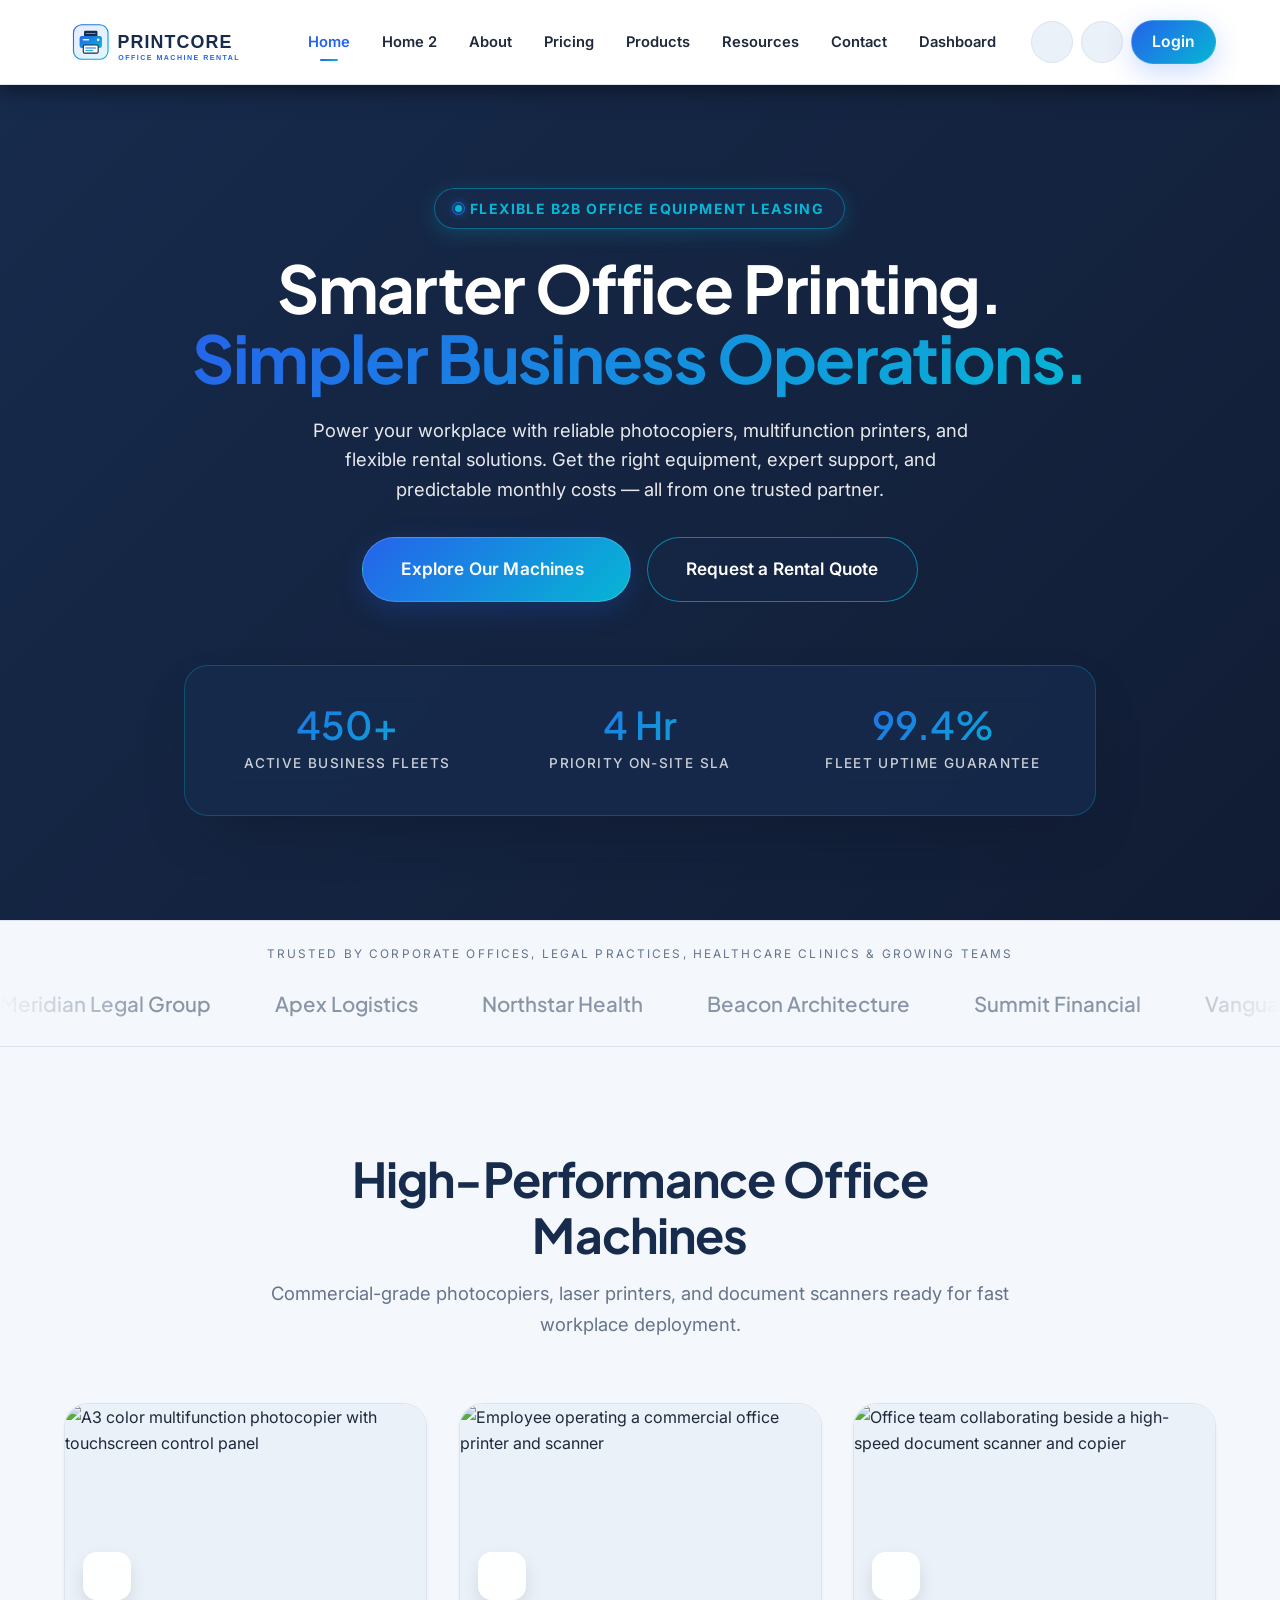
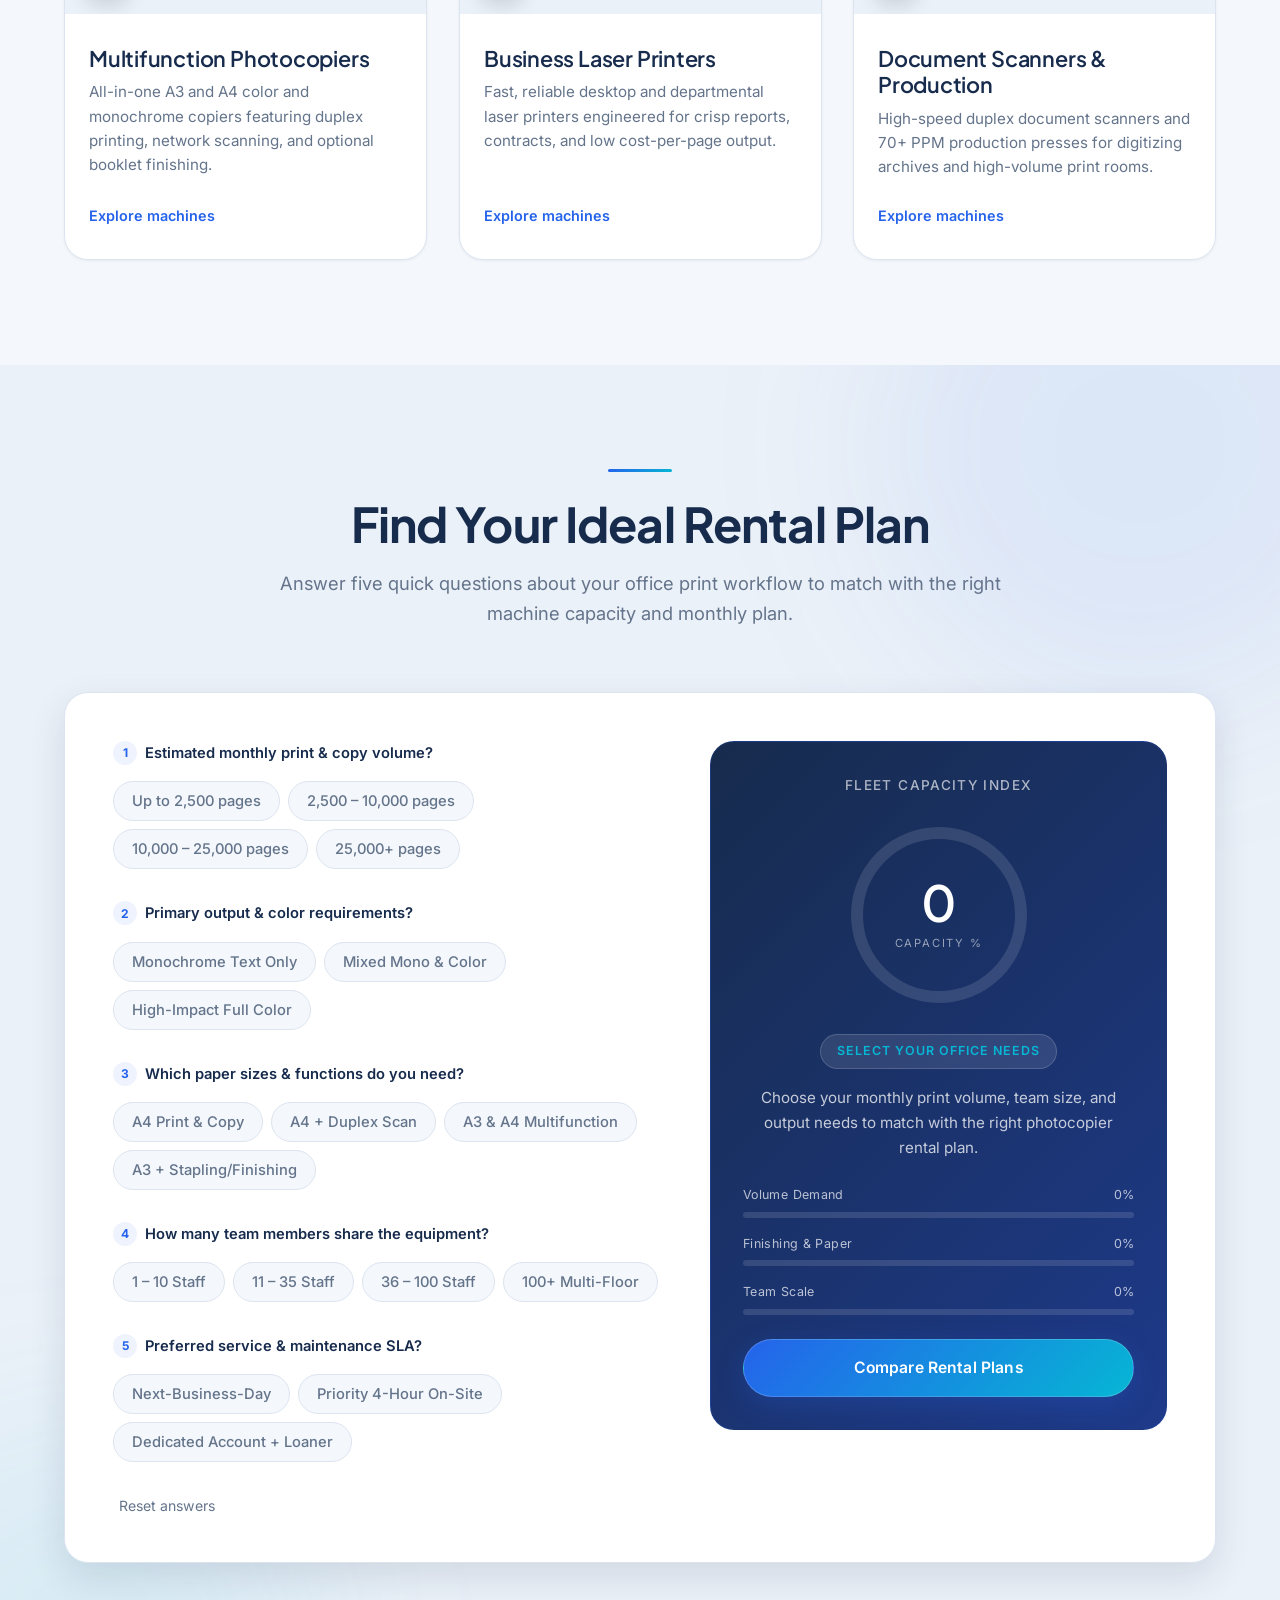
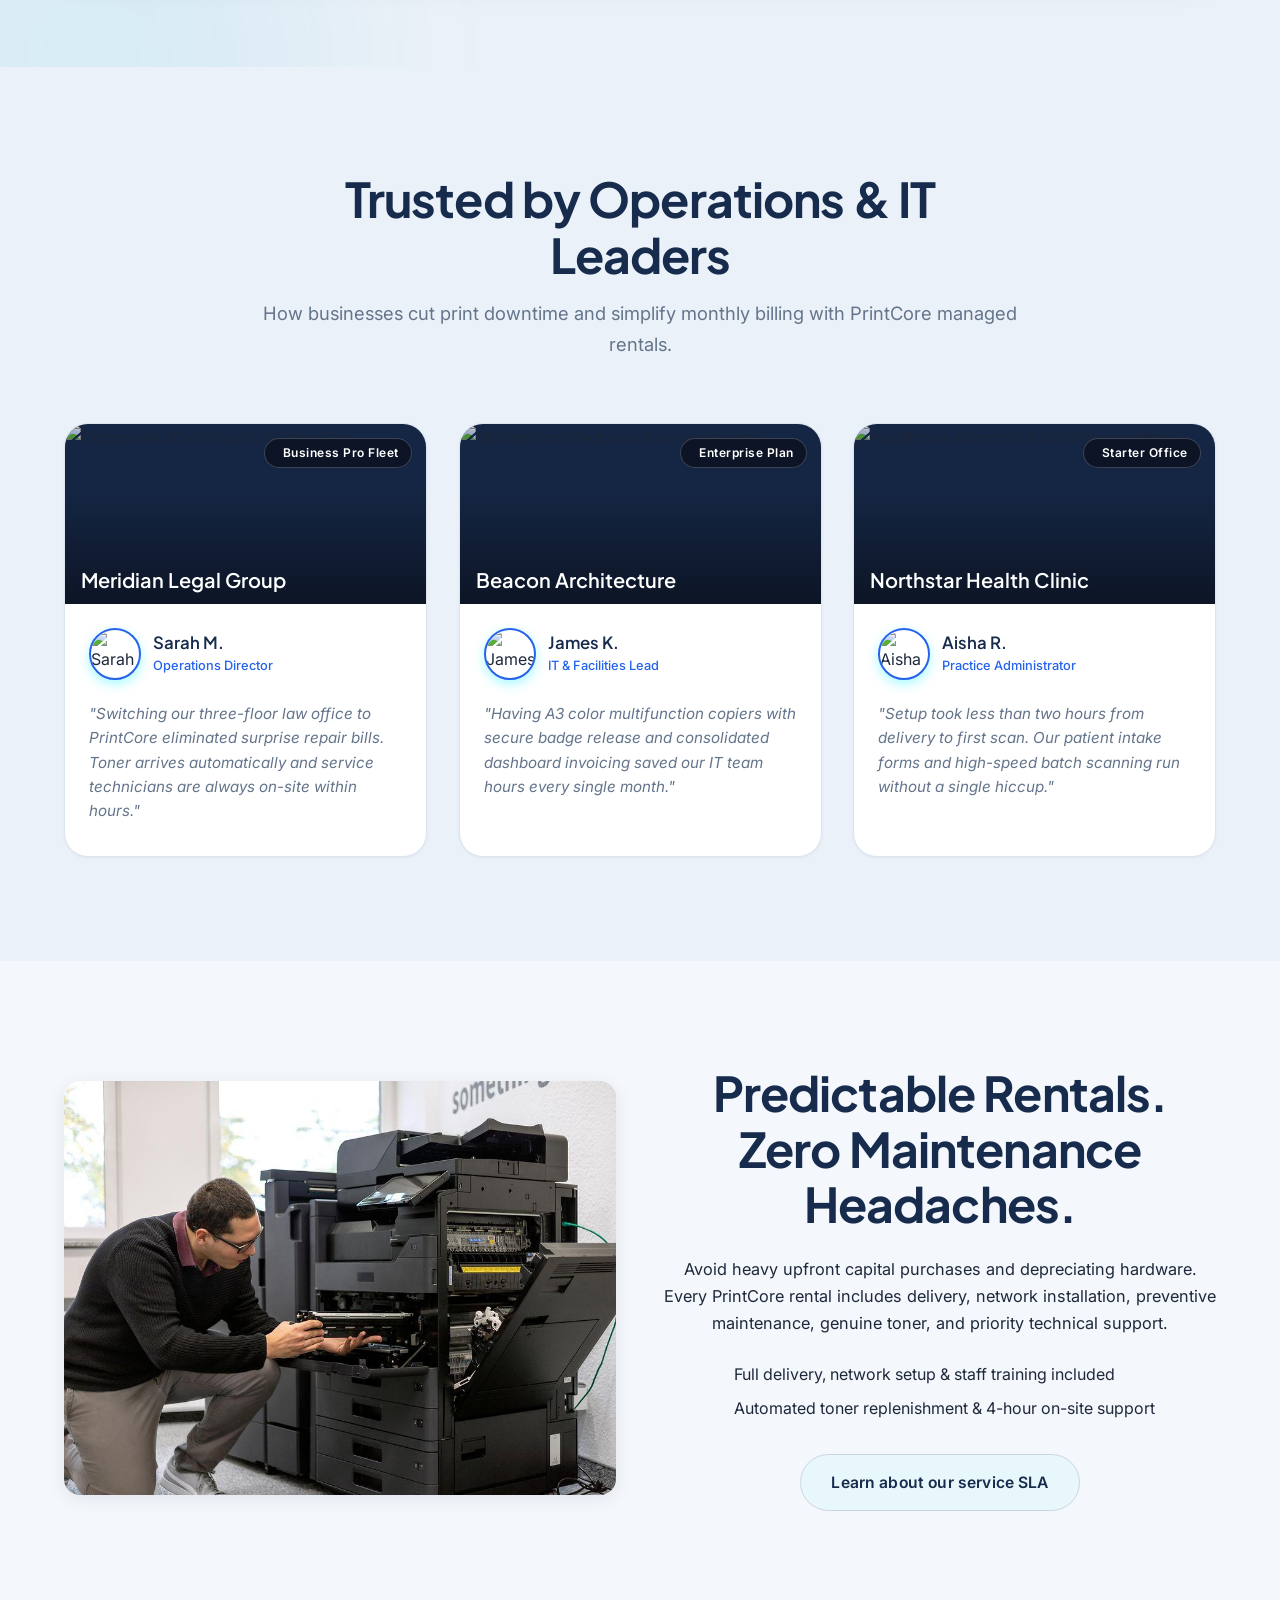
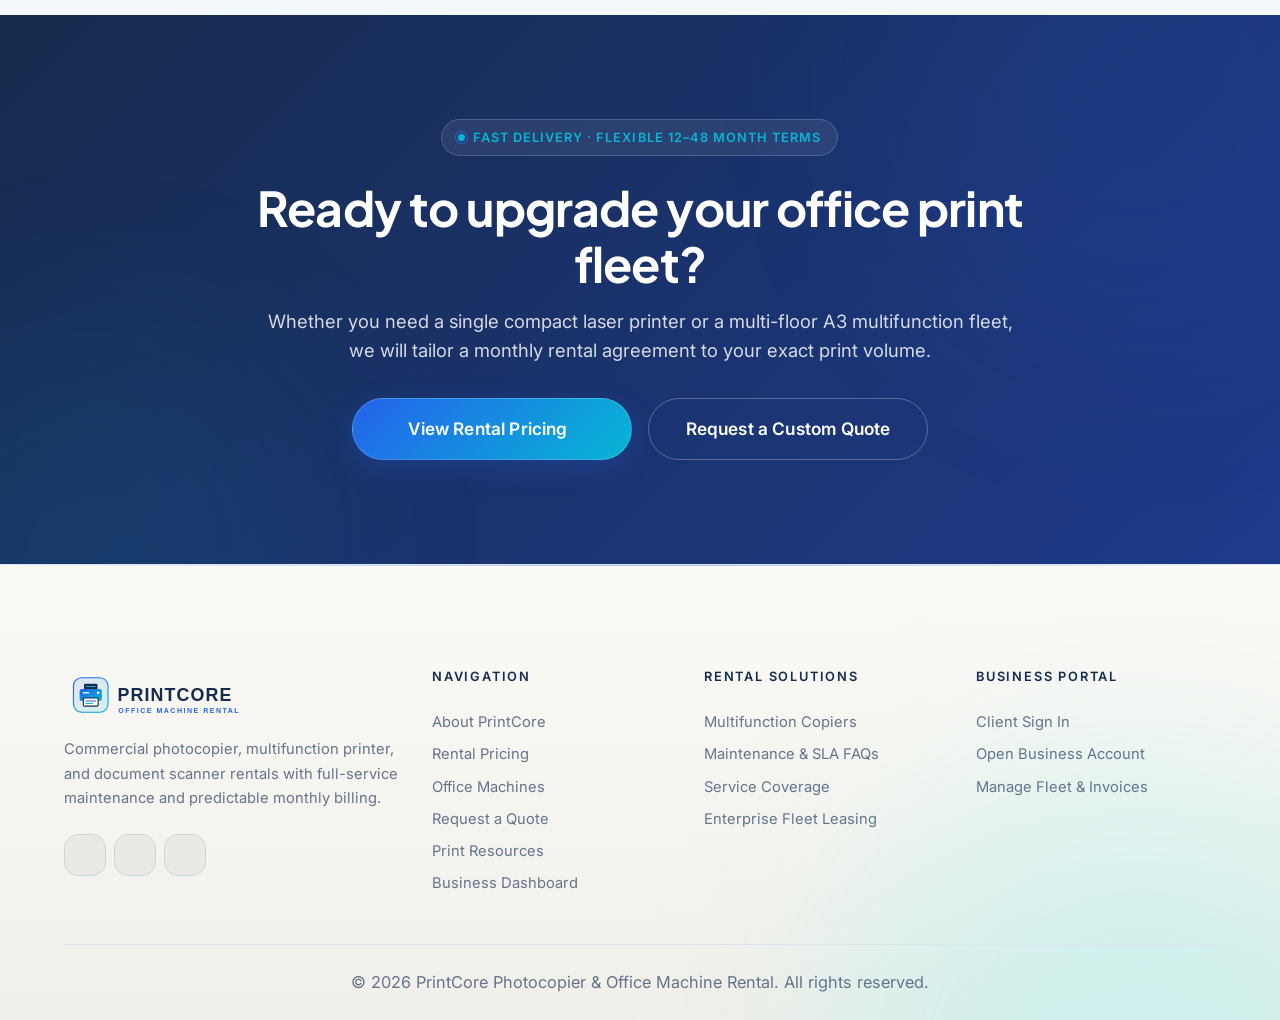
==== commit 7d4a1a34: "Update website layout, responsive fixes, new sections, and unique images" ====
--- a/index.html
+++ b/index.html
@@ -31,7 +31,7 @@
 
       <nav class="nav-links">
         <a href="index.html" class="nav-link active">Home</a>
-        <a href="home2.html" class="nav-link">Solutions</a>
+        <a href="home2.html" class="nav-link">Home 2</a>
         <a href="about.html" class="nav-link">About</a>
         <a href="services.html" class="nav-link">Pricing</a>
         <a href="counselors.html" class="nav-link">Products</a>
@@ -68,7 +68,7 @@
     </div>
     <nav class="drawer-links">
       <a href="index.html" class="nav-link active">Home</a>
-      <a href="home2.html" class="nav-link">Solutions</a>
+      <a href="home2.html" class="nav-link">Home 2</a>
       <a href="about.html" class="nav-link">About</a>
       <a href="services.html" class="nav-link">Pricing</a>
       <a href="counselors.html" class="nav-link">Products</a>
@@ -469,7 +469,7 @@
     <section class="section">
       <div class="container split-row">
         <div class="split-media animate-zoom-out">
-          <img src="https://images.pexels.com/photos/3831873/pexels-photo-3831873.jpeg?auto=compress&cs=tinysrgb&w=1200"
+          <img src="assets/images/image%20copy%204.png"
             alt="Technician and staff calibrating a commercial office photocopier"
             style="border-radius: var(--radius); box-shadow: var(--shadow);">
         </div>
@@ -506,10 +506,11 @@
           monthly rental agreement to your exact print volume.</p>
         <div class="animate-bounce-subtle delay-3"
           style="display: flex; gap: var(--spacing-3); justify-content: center; flex-wrap: wrap;">
-          <a href="services.html" class="btn btn-primary btn-lg">View Rental Pricing <i
+          <a href="services.html" class="btn btn-primary btn-lg"
+            style="width: 280px; max-width: 100%; height: 62px; padding: 0 24px; box-sizing: border-box;">View Rental Pricing <i
               class="ph ph-arrow-right"></i></a>
           <a href="contact.html" class="btn btn-lg"
-            style="color: #fff; border: 1.5px solid rgba(255,255,255,0.28);">Request a Custom Quote</a>
+            style="width: 280px; max-width: 100%; height: 62px; padding: 0 24px; box-sizing: border-box; color: #fff; border: 1.5px solid rgba(255,255,255,0.28);">Request a Custom Quote</a>
         </div>
       </div>
     </section>
--- a/assets/css/style.css
+++ b/assets/css/style.css
@@ -906,6 +906,7 @@
   display: flex;
   align-items: center;
   justify-content: space-between;
+  gap: var(--spacing-3);
   height: 84px;
   max-width: 1200px;
   margin: 0 auto;
@@ -1673,14 +1674,16 @@
   left: 50%;
   transform: translate(-50%, -50%);
   white-space: nowrap;
-  padding: 5px 14px;
+  padding: 6px 16px;
   border-radius: var(--radius-pill);
   background: var(--gradient-accent);
   color: #fff;
-  font-size: 0.68rem;
+  font-size: 0.7rem;
   font-weight: 700;
   letter-spacing: 0.1em;
   text-transform: uppercase;
+  z-index: 2;
+  box-shadow: 0 4px 12px rgba(37, 99, 235, 0.35);
 }
 
 .price-tier {
@@ -2020,8 +2023,8 @@
   }
 }
 
-/* 1024px Desktop Header (Matches 1440px layout with all 7 menus visible) */
-@media (min-width: 881px) and (max-width: 1200px) {
+/* 1025px - 1200px Desktop Header */
+@media (min-width: 1025px) and (max-width: 1200px) {
   .navbar-container {
     max-width: 100%;
     padding: 0 16px;
@@ -2053,7 +2056,7 @@
   }
 }
 
-@media (max-width: 880px) {
+@media (max-width: 1024px) {
 
   .nav-links,
   .nav-actions {
@@ -2461,23 +2464,7 @@
 
 .price-card.featured {
   position: relative;
-  overflow: hidden;
-}
-
-.price-card.featured::before {
-  content: '';
-  position: absolute;
-  top: -50%;
-  left: -50%;
-  width: 200%;
-  height: 200%;
-  background: linear-gradient(60deg,
-      transparent 40%,
-      rgba(255, 255, 255, 0.12) 50%,
-      transparent 60%);
-  transform: rotate(25deg);
-  animation: shimmerCard 6s ease-in-out infinite;
-  pointer-events: none;
+  overflow: visible;
 }
 
 @keyframes shimmerCard {
@@ -2874,20 +2861,24 @@
 }
 
 .auth-link {
+  display: inline-block;
   font-size: 0.88rem;
   font-weight: 600;
   color: var(--accent);
   text-decoration: none;
-  transition: color 0.2s, opacity 0.2s;
-}
-
-.auth-link:hover {
-  color: var(--accent-deep);
+  transition: color 0.25s ease, transform 0.25s ease;
+}
+
+.auth-link:hover,
+[data-theme="dark"] .auth-link:hover {
+  color: var(--accent-2);
   text-decoration: underline;
+  text-underline-offset: 3px;
+  transform: translateY(-1px);
 }
 
 [data-theme="dark"] .auth-link {
-  color: var(--accent-2);
+  color: var(--accent);
 }
 
 /* Signup Terms Row */
@@ -3037,19 +3028,24 @@
 }
 
 .auth-card-footer a {
+  display: inline-block;
   color: var(--accent);
   font-weight: 600;
   text-decoration: none;
   margin-inline-start: 4px;
-}
-
-.auth-card-footer a:hover {
-  color: var(--accent-deep);
+  transition: color 0.25s ease, transform 0.25s ease;
+}
+
+.auth-card-footer a:hover,
+[data-theme="dark"] .auth-card-footer a:hover {
+  color: var(--accent-2);
   text-decoration: underline;
+  text-underline-offset: 3px;
+  transform: translateY(-1px);
 }
 
 [data-theme="dark"] .auth-card-footer a {
-  color: var(--accent-2);
+  color: var(--accent);
 }
 
 @media (max-width: 768px) {
@@ -3133,10 +3129,34 @@
 .sidebar-head {
   display: flex;
   align-items: center;
+  justify-content: space-between;
+  gap: var(--spacing-2);
   height: var(--topbar-h);
   flex: 0 0 auto;
   padding: 0 var(--spacing-4);
   border-bottom: 1px solid var(--border);
+}
+
+.sidebar-close {
+  display: none;
+  align-items: center;
+  justify-content: center;
+  width: 38px;
+  height: 38px;
+  flex: 0 0 38px;
+  border-radius: 10px;
+  font-size: 1.25rem;
+  color: var(--text-main);
+  background: var(--bg-subtle);
+  border: 1px solid var(--border);
+  cursor: pointer;
+  transition: color var(--transition), border-color var(--transition), background-color var(--transition);
+}
+
+.sidebar-close:hover {
+  color: var(--accent);
+  border-color: var(--accent);
+  background-color: var(--accent-tint);
 }
 
 .sidebar-head .logo {
@@ -3262,13 +3282,16 @@
   flex: 1;
   min-width: 0;
   margin-inline-start: var(--sidebar-w);
+  padding-top: var(--topbar-h);
   display: flex;
   flex-direction: column;
 }
 
 .dashboard-topbar {
-  position: sticky;
+  position: fixed;
   top: 0;
+  inset-inline-start: var(--sidebar-w);
+  inset-inline-end: 0;
   z-index: 50;
   height: var(--topbar-h);
   flex: 0 0 auto;
@@ -3279,6 +3302,7 @@
   padding: 0 var(--gutter);
   background-color: var(--bg-elevated);
   border-bottom: 1px solid var(--border);
+  box-sizing: border-box;
 }
 
 .topbar-lead {
@@ -3528,6 +3552,15 @@
   grid-template-columns: repeat(3, minmax(0, 1fr));
   gap: var(--spacing-4);
   margin-bottom: var(--spacing-4);
+  align-items: stretch;
+}
+
+.dash-stat {
+  display: flex;
+  flex-direction: column;
+  justify-content: center;
+  padding: var(--spacing-4);
+  text-align: start;
 }
 
 /* The marketing .stat-value paints itself with a clipped gradient;
@@ -3539,17 +3572,23 @@
   letter-spacing: normal;
   font-weight: var(--weight-body);
   margin-bottom: var(--spacing-2);
+  text-align: start;
 }
 
 .dash-stat .stat-value {
+  display: flex;
+  align-items: baseline;
+  gap: 8px;
+  flex-wrap: wrap;
   font-family: var(--font-heading);
-  font-size: 2.4rem;
+  font-size: clamp(1.85rem, 1.8vw, 2.2rem);
   font-weight: var(--weight-h2);
-  line-height: 1;
+  line-height: 1.15;
   margin-bottom: 0;
   background: none;
   color: var(--primary);
   -webkit-text-fill-color: currentColor;
+  text-align: start;
 }
 
 .dash-stat .stat-unit {
@@ -3558,7 +3597,8 @@
   font-weight: var(--weight-body);
   color: var(--text-muted);
   -webkit-text-fill-color: currentColor;
-  margin-inline-start: 6px;
+  margin-inline-start: 0;
+  white-space: nowrap;
 }
 
 .progress-track {
@@ -3801,8 +3841,8 @@
   }
 }
 
-/* ---------- Below 1024: sidebar collapses to an off-canvas drawer ---------- */
-@media (max-width: 1023.98px) {
+/* ---------- 1024 and below: sidebar collapses to an off-canvas drawer ---------- */
+@media (max-width: 1024px) {
   .dashboard-sidebar {
     transform: translateX(-100%);
     transition: transform 0.35s var(--ease-out);
@@ -3827,8 +3867,25 @@
     margin-inline-start: 0;
   }
 
+  .dashboard-topbar {
+    inset-inline-start: 0;
+    inset-inline-end: 0;
+  }
+
   .topbar-lead {
     display: flex;
+  }
+
+  .topbar-lead .logo-img {
+    height: 44px !important;
+  }
+
+  .sidebar-close {
+    display: inline-flex;
+  }
+
+  .sidebar-head .logo-img {
+    height: 42px !important;
   }
 }
 
@@ -3861,6 +3918,7 @@
 
   .dashboard-topbar {
     gap: var(--spacing-2);
+    padding: 0 var(--spacing-3);
   }
 
   /* Burger + wordmark + three controls barely fit under 480px, so the lead
@@ -3876,6 +3934,10 @@
     font-size: 1.05rem;
     white-space: nowrap;
     overflow: hidden;
+  }
+
+  .topbar-lead .logo-img {
+    height: 34px !important;
   }
 
   .topbar-lead .logo i {
@@ -4397,7 +4459,9 @@
 
 .voices-grid {
   display: grid;
-  grid-template-columns: minmax(0, 1.15fr) minmax(0, 1fr);
+  grid-template-columns: minmax(0, 1fr);
+  max-width: 760px;
+  margin: 0 auto;
   gap: var(--spacing-5);
   align-items: stretch;
 }
@@ -4555,7 +4619,7 @@
 
 @media (max-width: 1023px) {
   .voices-grid {
-    grid-template-columns: repeat(2, minmax(0, 1fr));
+    grid-template-columns: minmax(0, 1fr);
   }
 
   .voice-card--feature {
--- a/assets/css/rtl.css
+++ b/assets/css/rtl.css
@@ -0,0 +1,88 @@
+/* RTL Overrides for Campusly */
+
+html[dir="rtl"], body.rtl {
+  direction: rtl;
+  text-align: right;
+}
+
+/* Typography Overrides */
+html[dir="rtl"] .section-header {
+  text-align: center; /* Keep headers centered */
+}
+
+/* Navbar layout in RTL mirrors LTR symmetrically via justify-content: space-between */
+html[dir="rtl"] .navbar-container {
+  justify-content: space-between;
+  gap: var(--spacing-3);
+}
+
+html[dir="rtl"] .nav-links,
+html[dir="rtl"] .logo {
+  margin: 0;
+}
+
+/* Drawer adjustments */
+html[dir="rtl"] .nav-drawer {
+  right: auto;
+  left: -100%;
+  box-shadow: 5px 0 15px rgba(0,0,0,0.1);
+  transition: left 0.4s ease-in-out;
+}
+
+html[dir="rtl"] .nav-drawer.open {
+  right: auto;
+  left: 0;
+}
+
+/* Dashboard shell
+   The layout itself is built on logical properties (inset-inline-start,
+   margin-inline-start, border-inline-end), so it mirrors on its own.
+   Only the icon glyphs that imply direction need flipping here. */
+html[dir="rtl"] .dashboard-title,
+html[dir="rtl"] .dash-welcome h2,
+html[dir="rtl"] .dash-card-head h3 {
+  text-align: right;
+}
+
+html[dir="rtl"] .sidebar-foot .dashboard-link i {
+  transform: scaleX(-1);
+}
+
+html[dir="rtl"] .form-group {
+  text-align: right;
+}
+
+/* Back to Top button in RTL */
+html[dir="rtl"] .back-to-top,
+body.rtl .back-to-top {
+  right: auto;
+  left: 28px;
+}
+
+@media (max-width: 768px) {
+  html[dir="rtl"] .back-to-top,
+  body.rtl .back-to-top {
+    right: auto;
+    left: 20px;
+  }
+}
+
+/* Auth Topbar in RTL */
+html[dir="rtl"] .auth-topbar {
+  right: auto;
+  left: 24px;
+}
+
+@media (max-width: 768px) {
+  html[dir="rtl"] .auth-topbar {
+    right: auto;
+    left: 20px;
+  }
+}
+
+@media (max-width: 480px) {
+  html[dir="rtl"] .auth-topbar {
+    right: auto;
+    left: 16px;
+  }
+}
